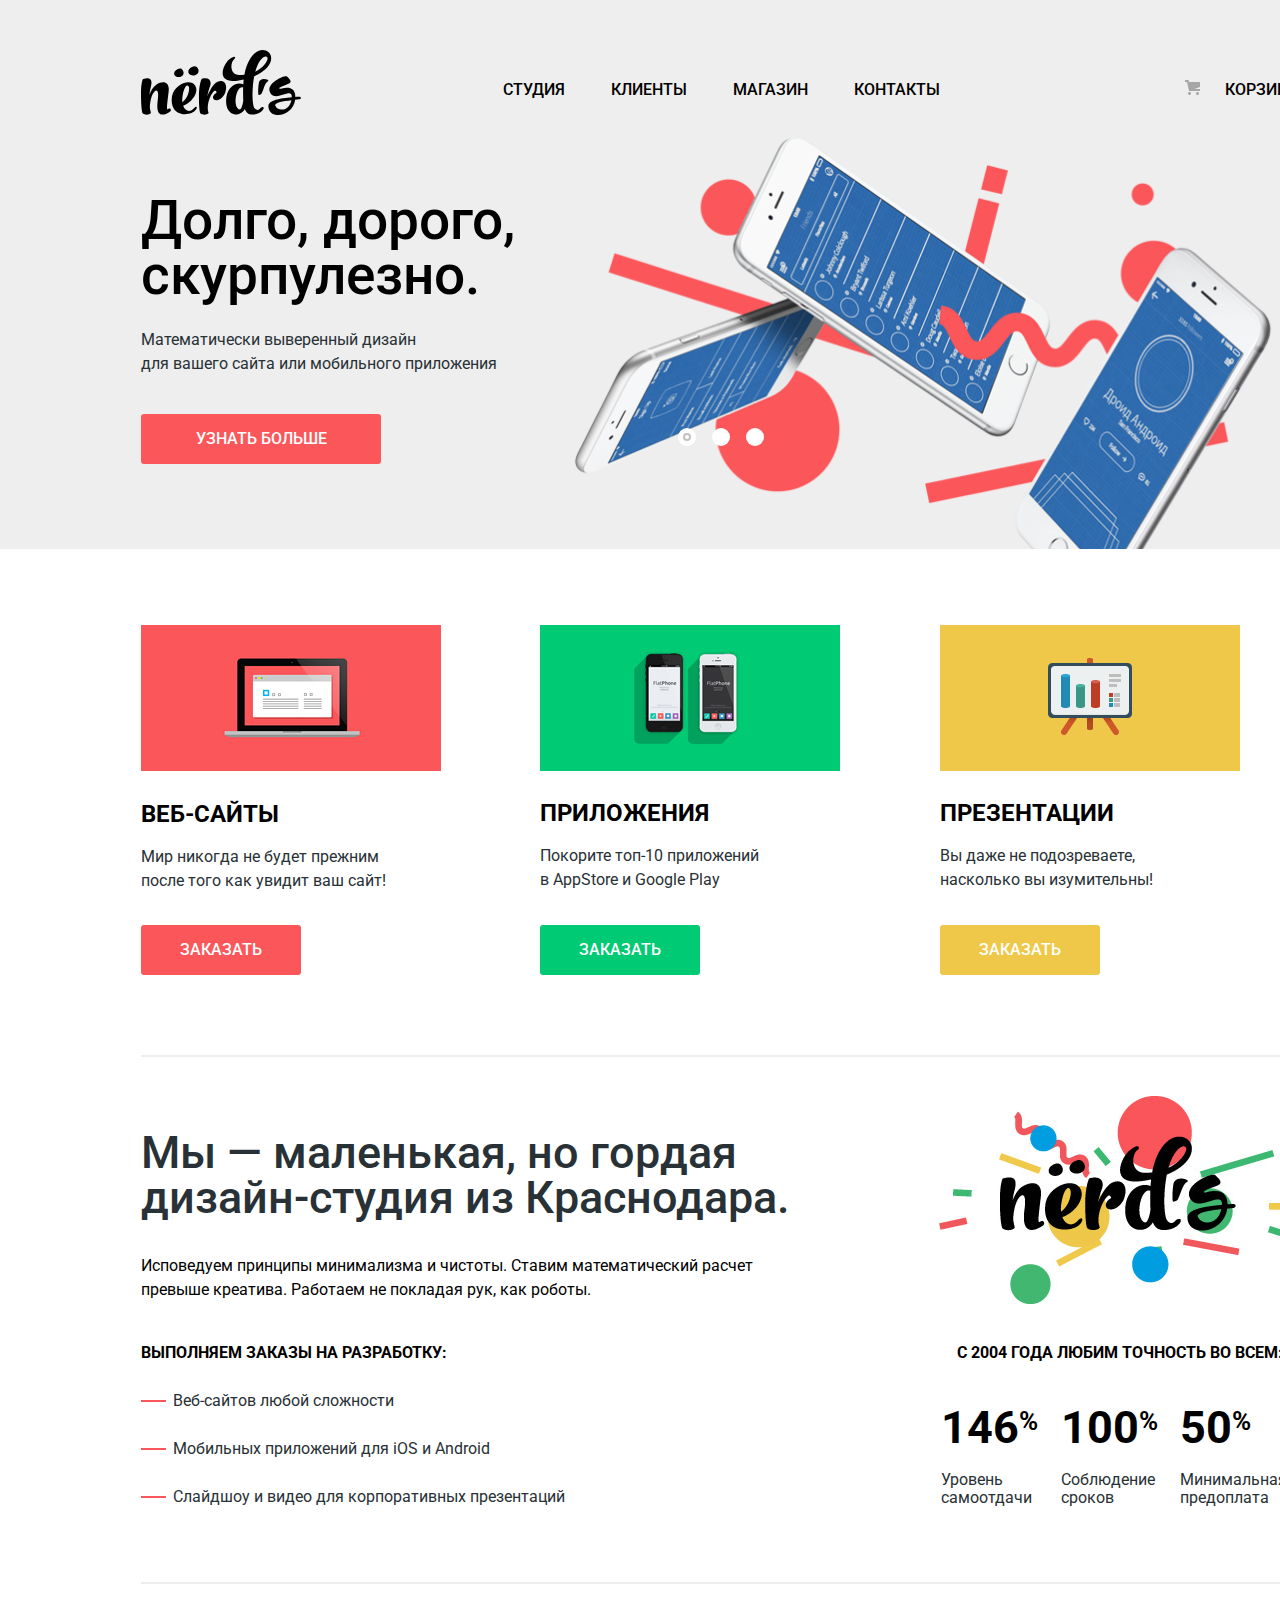
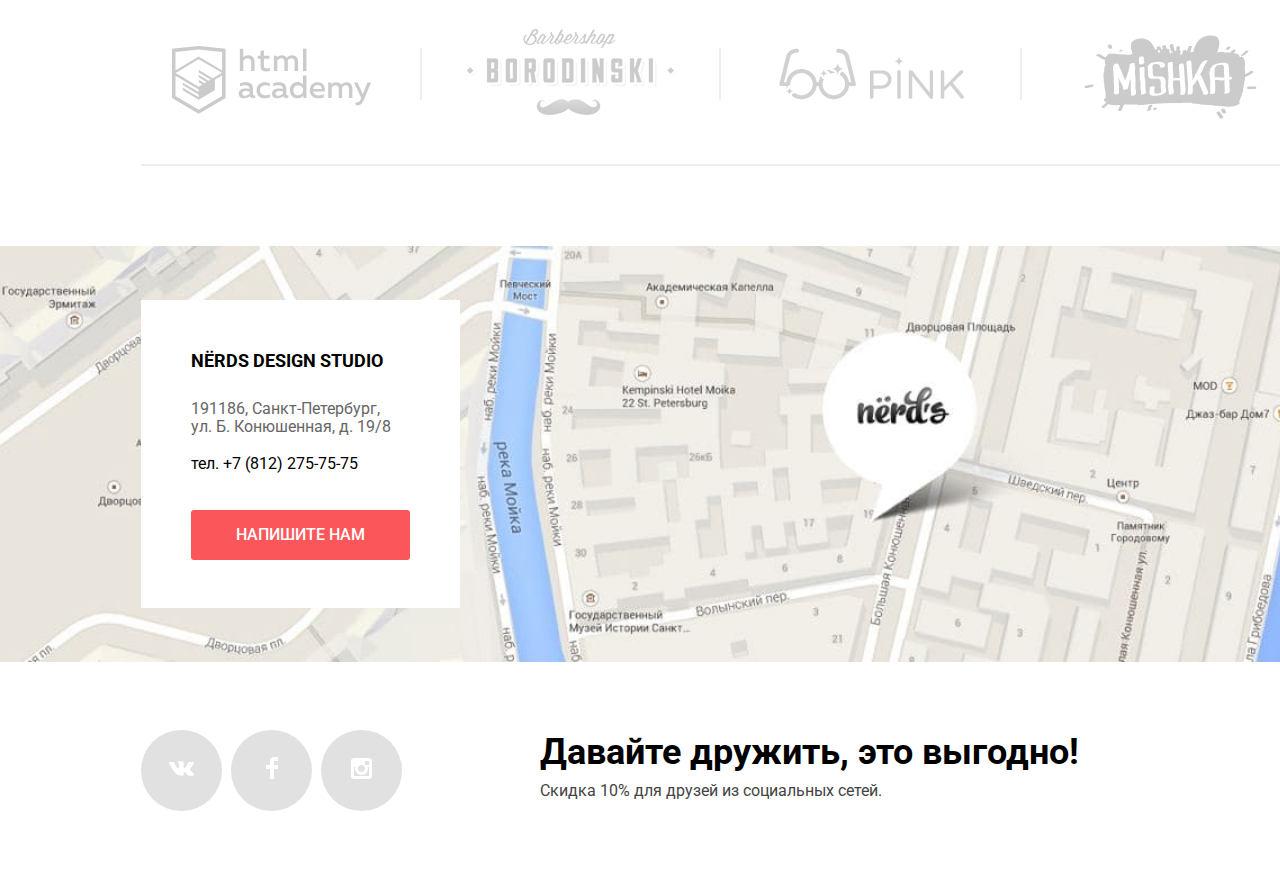
==== index.html @ e06b1cc9 "+shadows, buttons, js" ====
<!DOCTYPE html>
<html class="page" lang="ru">
<head>
  <meta charset="UTF-8">
  <meta name="viewport" content="width=device-width, initial-scale=1.0">
  <title>HTML Academy: Нёрдс</title>
  <link rel="stylesheet" href="css/normalize.css">
  <link rel="preconnect" href="https://fonts.gstatic.com">
  <link href="https://fonts.googleapis.com/css2?family=Roboto:wght@400;500;700&display=swap" rel="stylesheet">
  <link rel="stylesheet" href="css/style.css">
  <link rel="icon" href="favicon.ico">
  <link rel="icon" type="image/png" sizes="32x32" href="img/favicons/favicon-32x32.png">
  <link rel="icon" type="image/png" sizes="16x16" href="img/favicons/favicon-16x16.png">
  <link rel="apple-touch-icon" sizes="180x180" href="img/favicons/apple-touch-icon.png">
  <link rel="manifest" href="img/favicons/site.webmanifest">
</head>
<body class="page-body">
  <div class="main-container">
    <header class="main-header">
      <nav class="main-navigation wrapper">
        <a class="main-header-logo" href="index.html">
          <svg class="logo-svg" width="160" height="66" viewBox="0 0 160 66" fill="none" xmlns="http://www.w3.org/2000/svg">
            <path fill-rule="evenodd" clip-rule="evenodd" d="M48.031 24.783C51.682 28.757 59.647 25.158 57.062 19.861C55.336 16.305 52.75 17.13 50.904 18.041C47.208 19.82 46.509 23.088 48.031 24.783ZM42.105 22.002C44.481 26.868 37.168 30.173 33.813 26.523C32.415 24.968 33.058 21.963 36.449 20.33C38.146 19.494 40.522 18.734 42.105 22.002ZM157.936 50.374C156.715 50.5332 155.442 50.6425 154.221 50.7474L154.179 50.751V50.807C151.764 68.171 127.991 71.038 127.4 57.406C127.131 51.239 138.993 49.456 150.798 48.318C151.007 42.9112 147.233 44.1234 142.648 45.5959C137.829 47.1437 132.115 48.979 129.19 43.717C124.171 34.692 143.822 25.779 145.918 27.615C152.271 33.1766 149.4 34.2063 144.727 35.8824L144.539 35.95C135.049 39.36 138.748 40.057 140.028 39.676C147.597 37.423 154.394 38.636 154.34 47.993C154.955 47.9419 155.557 47.9025 156.154 47.8634L156.154 47.8634C156.807 47.8207 157.452 47.7784 158.097 47.722C160.403 47.507 160.564 50.157 157.936 50.374ZM150.422 51.13C141.298 52.158 133.409 53.566 134.269 56.485C135.985 62.058 147.846 63.303 150.422 51.13ZM117.79 34.23C116.975 39.88 116.996 45.881 117.678 45.918C118.012 45.937 119.982 45.572 120.617 44.411C121.226 43.2934 121.794 41.7543 122.388 40.141L122.388 40.1409L122.388 40.1409L122.388 40.1408L122.388 40.1407L122.388 40.1406L122.388 40.1405C123.586 36.8907 124.895 33.3397 126.883 32.324C129.725 30.873 118.795 27.279 117.79 34.23ZM28.883 62.666C20.964 68.004 14.664 66.825 16.671 51.818C18.121 40.914 15.723 40.297 13.549 42.376C10.704 45.073 8.921 52.099 8.865 58.788C9.12323 60.3951 9.45828 61.9889 9.869 63.564C10.203 65.194 4.962 66.879 1.895 64.575C0.837 63.79 0 55.865 0 45.131C0 36.307 1.171 30.236 2.23 29.956C10.259 27.765 11.542 31.304 9.813 37.937C9.12537 40.5343 8.65871 43.1851 8.418 45.861C10.091 41.197 12.489 37.376 15.221 35.688C22.637 31.024 28.826 33.215 27.655 42.489C25.648 59.069 25.481 61.316 27.265 60.024C29.496 58.45 30.945 61.262 28.883 62.666ZM41.766 65.142C47.176 65.761 52.807 64.074 54.982 60.59C56.821 57.667 55.316 56.655 53.197 59.015C48.737 64.131 44.109 61.826 42.158 56.655L42.66 56.487C52.082 52.721 57.992 42.493 54.257 36.704C49.126 28.723 33.069 35.86 31.061 47.045C29.221 57.386 34.016 64.299 41.766 65.142ZM41.377 53.172C47.232 49.013 49.183 39.852 47.566 37.267C45.838 34.57 42.492 38.784 41.321 49.013C41.21 50.474 41.21 51.878 41.377 53.172ZM77.125 51.051C79.188 50.376 81.494 48.499 83.091 45.992C83.538 45.289 83.914 44.657 84.43 43.012C84.3675 43.2111 84.3915 43.1204 84.4509 42.8953C84.5588 42.4863 84.7839 41.6335 84.82 41.271C84.82 41.215 84.876 40.932 84.932 40.822C86.157 33.965 81.921 30.086 76.065 33.009C72.776 34.638 68.706 40.822 66.253 47.51C66.866 43.912 67.925 40.484 69.096 37.111C71.103 31.154 67.368 28.119 60.956 29.862C59.896 30.143 57.945 37.955 57.945 46.779C57.945 57.513 58.503 63.695 59.562 64.483C62.628 66.843 68.092 65.101 67.535 63.527C67.3189 62.9291 67.1554 62.3284 66.9926 61.7303L66.977 61.673C66.977 61.504 66.977 61.335 66.922 61.167C65.861 54.196 69.933 44.532 73.278 41.946C74.17 41.215 75.396 41.721 75.564 43.632C72.832 44.981 71.94 47.342 71.94 48.353C71.94 51.107 74.727 51.781 77.125 51.051Z" fill="black"/>
            <path fill-rule="evenodd" clip-rule="evenodd" d="M113.207 27.161C112.726 29.6539 112.354 32.1666 112.092 34.692C111.033 44.752 111.48 53.688 112.705 57.678C113.431 59.815 116.162 62.624 118.783 59.701C121.626 56.498 124.75 58.352 120.957 62.117C118.617 64.422 114.268 65.995 109.918 65.545C106.795 65.152 104.9 63.13 103.784 60.04C103.34 60.938 102.837 61.725 102.224 62.342C100.105 64.535 97.539 65.772 94.25 65.434C87.613 64.704 83.712 57.511 85.551 47.281C87.503 36.49 96.87 32.556 102.279 35.424C102.391 34.075 102.502 32.725 102.614 31.32C102.642 31.1795 102.655 31.039 102.669 30.8985C102.683 30.758 102.697 30.6175 102.724 30.477C101.079 30.8387 99.424 31.1575 97.762 31.433C73.787 35.423 82.04 15.864 87.894 10.75C94.53 5.017 95.254 8.895 93.191 10.188C89.511 12.548 87.894 26.093 98.432 26.093C100.161 26.093 101.778 25.981 103.394 25.812C106.685 7.49 116.665 -1.391 124.75 1.532C133.726 4.792 132.779 19.067 113.207 27.161ZM102.279 51.554C102.055 48.012 102.055 44.022 102.112 39.918C102.112 39.6576 102.127 39.3974 102.141 39.1449C102.155 38.9068 102.168 38.6754 102.168 38.457C98.822 36.939 95.533 42.11 94.695 49.249C93.749 57.622 97.483 62.062 99.603 60.04C101.22 58.409 102.056 53.237 102.279 51.554ZM126.365 8.389C124.581 5.747 118.058 8.951 114.267 22.721C123.802 18.167 127.593 10.299 126.365 8.389Z" fill="black"/>
          </svg>
        </a>
        <ul class="site-navigation">
          <li class="site-nav-item"><a href="#" title="студия">студия</a></li>
          <li class="site-nav-item"><a href="#" title="клиенты">клиенты</a></li>
          <li class="site-nav-item"><a href="catalog.html" title="магазин">магазин</a></li>
          <li class="site-nav-item"><a href="#" title="контакты">контакты</a></li>
        </ul>
        <div class="cart">
          <a href="#" title="корзина">корзина</a>
        </div>
      </nav>
      <section>
        <h1 class="hidden-heading">NERDS STUDIO</h1>
        <div class="slider wrapper">
          <div class="slide slider-img">
            <div class="slider-info">
              <span>Долго, дорого, скурпулезно.</span>
              <p>Математически выверенный дизайн<br> для вашего сайта или мобильного приложения</p>
              <button class="button button-slider">узнать больше</button>
            </div>
            <img src="img/nerds-index-slide1.png" alt="slider picture 1" width="760" height="430">
          </div>
          <div class="slide slider-img slide-hidden">
            <span>Любим математику<br>как никто другой</span>
            <p>Никакого креатива, только математические формулы<br>для расчета идеальных пропорций</p>
            <button class="button button-slider">узнать больше</button>
            <img src="img/nerds-index-slide2.png" alt="slider picture 2" width="760" height="430">
          </div>
          <div class="slide slider-img slide-hidden">
            <span>Только ночь,<br>только хардкор</span>
            <p>Работать днем, как все? Мы против этого.<br>Ближе к полуночи работа только начинается.</p>
            <button class="button button-slider">узнать больше</button>
            <img src="img/nerds-index-slide3.png" alt="slider picture 3" width="760" height="430">
          </div>
          <div class="slider-radio">
            <button type="button" class="slider-radio-button first-slide"></button>
            <button type="button" class="slider-radio-button second-slide"></button>
            <button type="button" class="slider-radio-button third-slide"></button>
          </div>
        </div>
      </section>
    </header>
    <main class="wrapper">
      <section>
        <h2 class="hidden-heading">Преимущества</h2>
        <span class="hidden-text">Наши преимущества</span>
        <div class="main-card">
          <ul class="main-card-list">
            <li class="main-card-item main-card-cites">
              <img src="img/illustration-1.png" alt="card picture 1" width="300" height="146"><br>
              <span>веб-сайты</span>
              <p>Мир никогда не будет прежним<br>после того как увидит ваш сайт!</p>
              <button type="button" class="button button-websites">заказать</button>
            </li>
            <li class="main-card-item main-card-apps">
              <img src="img/illustration-2.png" alt="card picture 2" width="300" height="146">
              <span>приложения</span>
              <p>Покорите топ-10 приложений<br>в AppStore и Google Play</p>
              <button type="button" class="button button-apps">заказать</button>
            </li>
            <li class="main-card-item main-card-presentation">
              <img src="img/illustration-3.png" alt="card picture 3" width="300" height="146">
              <span>презентации</span>
              <p>Вы даже не подозреваете,<br>насколько вы изумительны!</p>
              <button type="button" class="button button-presentation">заказать</button>
            </li>
        </ul>
        </div>
      </section>
      <section>
        <h2 class="hidden-heading">Описание</h2>
        <div class="description-section">
          <div class="description">
            <span>Мы — маленькая, но гордая<br>дизайн-студия из Краснодара.</span>
            <p>Исповедуем принципы минимализма и чистоты. Ставим математический расчет<br>превыше креатива. Работаем не покладая рук, как роботы.</p>
          </div>
          <div class="advantages-img">
            <img src="img/nerds-illustration.png" alt="nerds logo" width="360" height="208"><br>
          </div>
          <div class="orders">
            <span>Выполняем заказы на разработку:</span>
            <ul class="orders-list">
              <li class="orders-list-item">Веб-сайтов любой сложности</li>
              <li class="orders-list-item">Мобильных приложений для iOS и Android</li>
              <li class="orders-list-item">Слайдшоу и видео для корпоративных презентаций</li>
            </ul>
          </div>
          <div class="advantages">
            <span class="advantages-since">с 2004 года Любим точность во всем:</span>
            <ul class="advantages-list">
              <li class="advantages-list-item dedication-level">
                <p class="adv-list-p">146<span class="percents">%</span> </p>
                <p class="advantages-info">Уровень самоотдачи</p>
              </li>
              <li class="advantages-list-item deadlines">
                <p class="adv-list-p">100<span class="percents">%</span></p>
                <p class="advantages-info">Cоблюдение сроков</p>
              </li>
              <li class="advantages-list-item prepayment">
                <p class="adv-list-p">50<span class="percents">%</span></p>
                <p class="advantages-info">Минимальная предоплата</p>
              </li>
            </ul>
          </div>
        </div>
      </section>
      <div class="logo">
        <ul class="logo-list">
          <li class="logo-item">
            <a href="https://htmlacademy.ru/intensive/htmlcss" title="лого" >
              <img src="img/academy.svg"  class="academy-img" alt="logo" width="199" height="68">
              <span class="hidden-text">ссылка на html academy</span>
            </a>
          </li>
          <li class="logo-item">
            <a href="#" title="лого">
              <img src="img/borodinski.svg" class="borodinski-img" alt="logo" width="209" height="90">
              <span class="hidden-text">ссылка на Barbershop Borodinski</span>
            </a>
          </li>
          <li class="logo-item">
            <a href="#" title="лого">
              <img src="img/pink.svg" class="pink-img" alt="logo" width="185" height="52">
              <span class="hidden-text">ссылка на Pink</span>
            </a>
          </li>
          <li class="logo-item">
            <a href="#" title="лого">
              <img src="img/mishka.svg" class="mishka-img" alt="logo" width="173" height="84">
              <span class="hidden-text">ссылка на Mishka</span>
            </a>
          </li>
        </ul>
      </div>
    </main>
    <section>
      <h2 class="hidden-heading">Карта</h2>
      <div class="map">
        <span class="hidden-text">Карта</span>
        <img src="./img/map.jpg" alt="Карта" width="1440" height="416">
        <iframe src="https://www.google.com/maps/embed?pb=!1m18!1m12!1m3!1d1998.6037872533277!2d30.320858716096975!3d59.93871648187614!2m3!1f0!2f0!3f0!3m2!1i1024!2i768!4f13.1!3m3!1m2!1s0x4696310fca145cc1%3A0x42b32648d8238007!2z0JHQvtC70YzRiNCw0Y8g0JrQvtC90Y7RiNC10L3QvdCw0Y8g0YPQuy4sIDE5LzgsINCh0LDQvdC60YIt0J_QtdGC0LXRgNCx0YPRgNCzLCDQoNC-0YHRgdC40Y8sIDE5MTE4Ng!5e0!3m2!1sru!2sby!4v1616055866530!5m2!1sru!2sby" width="600" height="450" style="border:0;" allowfullscreen="" loading="lazy"></iframe>
        <div class="wrapper">
          <div class="map-info">
            <div class="map-info-text">
              <span>NЁRDS DESIGN STUDIO</span>
              <p>191186, Санкт-Петербург, <br>ул. Б. Конюшенная, д. 19/8<br><br><a class="contacts-phone" href="tel:+78122757575" title="телефон">тел. +7 (812) 275-75-75</a></p>
              <button type="button" class="button button-popup">напишите нам</button>
            </div>
          </div>
        </div>
      </div>
    </section>
    <section class="popup">
      <div class="wrapper-popup">
        <h2 class="popup-heading">Напишите нам</h2>
        <form class="submit-form" action="https://echo.htmlacademy.ru" method="post">
          <p class="popup-data">
            <label for="name">Ваше имя:</label>
            <input class="js-name" id="name" type="text" name="name" placeholder="Имя Фамилия">
          </p>
          <p class="popup-data">
            <label for="email">Ваш email:</label>
            <input class="js-email" id="email" type="email" name="email" placeholder="email@example.com">
          </p>
          <p class="popup-text">
            <label for="user-text">Текст письма:</label>
            <textarea class="user-comment" name="user-comment" id="user-text" cols="30" rows="5" placeholder="В свободной форме"></textarea>
          </p>
          <button class="button button-submit" type="submit">Отправить</button>
        </form>
        <button class="button-close" title="Закрыть" aria-label="Закрыть попап"></button>
      </div>
    </section>
    <footer class="main-footer wrapper">
      <ul class="footer-social-list">
        <li>
          <a class="footer-social-img" href="#" title="VK">
            <img src="img/vk-icon.svg" alt="social-logo" width="26" height="15">
          </a>
        </li>
        <li>
          <a class="footer-social-img" href="#" title="Facebook">
            <img src="img/Shape.svg" alt="social-logo" width="12" height="22">
          </a>
        </li>
        <li>
          <a class="footer-social-img" href="#" title="Instagram">
            <img src="img/insta-icon.svg" alt="social-logo" width="21" height="21">
          </a>
        </li>
      </ul>
      <div class="footer-text">
        <p>Давайте дружить, это выгодно!</p>
        <span>Скидка 10% для друзей из социальных сетей.</span>
      </div>
    </footer>
    <script src="./js/login.js"></script>
  </div>
</body>
</html>
---- css/style.css ----
/* variables */

:root {
  --basic-black: #000000;
  --light-black: #283136;
  --light-red: #FB565A;
  --basic-red: #E74246;
  --dark-red: #D7373B;
  --light-green: #00CA74;
  --basic-green: #00BC6C;
  --dark-green: #00AA62;
  --light-yellow: #EFC849;
  --basic-yellow:#EAB534;
  --dark-yellow:#E5A722;
  --light-gray: #EEEEEE;
  --basic-gray: #D7DCDE;
  --second-gray: #B4B9BB;
  --dark-gray: #4D4D4D;
  --basic-white: #FFFFFF;
  --second-white: #F1F1F1;
}

/* global */
.page-body {
  font-family: "Roboto", Arial, sans-serif;
  background-position: top center;
  background-repeat: no-repeat;
}

.main-container {
  width: 1440px;
  margin: 0 auto;
}

.wrapper {
  max-width: 1158px;
  margin: 0 auto;
}

a {
  text-decoration: none;
  color: var(--basic-black);
}

ul {
  padding: 0;
}

img {
  max-width: 100%;
}

li {
  list-style-type: none;
}

.hidden-heading, .hidden-text, .hidden-input {
  position: absolute;
  clip: rect(0 0 0 0);
  width: 1px;
  height: 1px;
  margin: -1px;
}

.button {
  color: #FFFFFF;
  font-weight: 500;
  font-style: normal;
  font-size: 16px;
  line-height: 18px;
  text-transform: uppercase;
  border-radius: 3px;
  border-style: none;
  cursor: pointer;
}

.button:active {
  outline: 0;
  text-transform: uppercase;
  border-radius: 3px;
}

.button:focus {
  text-transform: uppercase;
  border-radius: 3px;
}

.fieldset {
  border: none;
  margin: 0;
  padding: 0;
}

.legend {
  text-transform: uppercase;
  font-size: 18px;
  font-style: normal;
  font-weight: 700;
  line-height: 30px;
}

/* Animation */

@keyframes bounce {

  0% {
    transform: translate(-50%, -1000px);
    opacity: 30%;
  }

  70% {
    transform: translate(-50%, 30px);
    opacity: 30%;
  }

  90% {
    transform: translate(-50%, 10px);
    opacity: 60%;
  }

  100% {
    transform: translate(-50%, 7px);
    opacity: 1;
  }
}

@keyframes shake {
  0%,
  100% {
    transform: translate(-50%, -50%);
  }

  10%,
  30%,
  50%,
  70%,
  90% {
    transform: translate(-51%, -50%);
  }

  20%,
  40%,
  60%,
  80% {
    transform: translate(-49%, -50%);
  }
}

/* main */
.main-header {
  background-color: var(--light-gray);
  margin: 0 auto;
}

.main-navigation {
  display: flex;
  justify-content: space-between;
  align-items: center;
  margin: 0 auto;
  padding-top: 49px;
}

.catalog {
  padding-bottom: 62px;
}

.main-catalog {
  display: grid;
  grid-template-columns: 1fr 2fr;
}

.filter-item {
  margin: 0;
  padding: 0;
  margin-top: 55px;
  margin-right: 100px;
}

.fieldset-layouts {
  margin-top: 54px;
}

.fieldset-features {
  margin-top: 25px;
}

.range-filter {
  width: 260px;
  margin-top: 47px;
}

.range-controls {
  position: relative;
  height: 41px;
  margin-bottom: 15px;
  padding-top: 39px;
  padding-right: 20px;
  padding-left: 20px;
  background-color: var(--second-white);
  border-radius: 5px;
}

.range-controls .scale {
  height: 2px;
  background: var(--basic-gray);
}

.range-controls .bar {
  width: 70%;
  height: 2px;
  background: var(--light-green);
}

.range-controls .toggle {
  position: absolute;
  top: 31px;
  left: 0;
  width: 4px;
  height: 4px;
  padding: 0;
  border: 8px solid #ffffff;
  background-color: #ababab;
  border-radius: 50%;
  box-shadow: 0 2px 1px 0 #cfcfcf;
  cursor: pointer;
}

.range-controls .toggle-min {
  left: 18px;
}

.range-controls .toggle-max {
  left: 160px;
}

.price-controls {
  display: flex;
  justify-content: space-between;
}

.price-controls label {
  text-transform: uppercase;
  font-family: "Roboto", "Arial", sans-serif;
  font-size: 16px;
}

.price-controls input {
  width: 60px;
  padding: 10px;
  margin-left: 10px;
  text-align: center;
  color: var(--light-black);
  border: none;
  border-radius: 5px;
  background: var(--second-white);
  font-family: inherit;
  font-size: inherit;
}

.layouts-list, .features-list {
  padding: 2px 0 0 35px;
  font-size: 16px;
  font-weight: 400;
  line-height: 19px;
}

.layouts-item-radio + label::before {
  content: '';
  position: absolute;
  top: -6px;
  left: -35px;
  width: 25px;
  height: 25px;
  background-image: url(../img/radio-off.svg);
}

.layouts-item-radio:checked + label::after {
  content: '';
  position: absolute;
  top: 2px;
  left: -27px;
  width: 9px;
  height: 9px;
  background-image: url(../img/oval.svg);
}

.features-list {
  display: flex;
  flex-direction: column;
  justify-content: space-between;
}

.features-item, .layouts-item {
  margin-bottom: 21px;
}

.features-item label, .layouts-item label {
  position: relative;
  display: block;
  cursor: pointer;
  user-select: none;
}

.features-item-checkbox + label::before {
  content: '';
  display: block;
  position: absolute;
  top: -4px;
  left: -36px;
  width: 23px;
  height: 23px;
  background-image: url(../img/checkbox.svg);
  z-index: -15;
}

.features-item-checkbox:checked + label::before {
  content: '';
  display: block;
  position: absolute;
  top: -4px;
  left: -36px;
  width: 23px;
  height: 23px;
  background-image: url(../img/checkbox-checked.svg);
  z-index: 15;
}

.features-item-checkbox:focus + label::before,
.features-item-checkbox:checked + label::after,
.features-item-checkbox + label::before,
.layouts-item-radio + label::before,
.layouts-item-radio:checked + label::after,
.layouts-item-radio + label::after {
  opacity: 40%;
}

.features-item-checkbox:focus + label:hover::before,
.features-item-checkbox:checked + label:hover::after,
.features-item-checkbox + label:hover::before,
.layouts-item-radio + label:hover::before,
.layouts-item-radio:checked + label:hover::after,
.layouts-item-radio + label:hover::after {
  opacity: 1;
}

.features-item-checkbox:focus + label:disabled:before,
.features-item-checkbox:checked + label:disabled::after,
.features-item-checkbox + label:disabled::before,
.layouts-item-radio + label:disabled::before,
.layouts-item-radio:checked + label:disabled::after,
.layouts-item-radio + label:disabled::after {
  opacity: 10%;
}

.features-item-checkbox:checked + label::after {
  content: '';
  position: absolute;
  top: -2px;
  left: -33px;
  width: 21px;
  height: 17px;
  background-image: url(../img/checked.svg);
  background-repeat: no-repeat;
  background-position: 0 0;
  z-index: 2;
}

.aside-button {
  border: none;
  width: 260px;
  height: 50px;
  text-align: center;
  background-color: var(--light-gray);
  font-size: 16px;
  font-weight: 500;
  line-height: 18px;
  text-transform: uppercase;
  margin-top: 15px;
}

.aside-button:hover {
  background-color: #DFDFDF;
}

.aside-button:active {
  outline: none;
  background-color: #D5D5D5;
  box-shadow: inset 0px 3px 0px rgba(0, 1, 1, 0.1);
}

.aside-button:active span {
  opacity: 30%;
}

.sorting {
  display: flex;
  justify-content: space-between;
  margin-top: 45px;
  margin-left: 13px;
}

.sorting span {
  font-size: 18px;
  font-weight: 700;
  line-height: 30px;
  text-transform: uppercase;
  align-self: center;
}

.sorting-list {
  display: flex;
  align-items: center;
}

.sorting-nav {
  padding: 0;
  margin-left: 25px;
  font-size: 14px;
  font-weight: 400;
  line-height: 18px;
  text-transform: uppercase;
}

.sorting-arrows a {
  width: 11px;
  height: 10px;
}

.arrow-state svg path {
  fill: #A6A6A6;
  opacity: 20%;
}

.arrow-state:hover svg path {
  fill: #A6A6A6;
  opacity: 1;
}

.arrow-state:active svg path,
.arrow-state:focus svg path {
  fill: #231F20;
}

.down {
  margin-left: 47px;
}

.up {
  margin-left: 18px;
}

.prod-cards {
  margin-left: 13px;
}

.prod-list {
  display: flex;
  flex-wrap: wrap;
  margin-top: 37px;
}

.card {
  position: relative;
  margin-bottom: 27px;
  width: 47%;
}

.card:hover {
  box-shadow: 0px 6px 15px rgba(0, 1, 1, 0.25);
  border-radius: 0 0 5px 5px;
}

.card-left {
  margin-right: 3%;
}

.card-right {
  margin-left: 3%;
}

.card img {
  border: 1px solid rgba(0, 0, 0, 0.1);
  border-radius: 0px 0px 5px 5px;
}

/* .card img:hover {
  box-shadow: 0px 6px 15px rgba(0, 1, 1, 0.25);
} */

.card::before {
  content: '';
  background-image: url(../img/card-before.svg);
  display: block;
  width: 100%;
  height: 40px;
  opacity: 0.3;
  border-right: 2px solid rgba(0, 0, 0, 0.1);
  border-radius: 3px 3px 0 0;
}

.card:hover::before {
  opacity: 1;
  transition: all ease 0.5s;
}

.card img:hover + .card-hover {
  opacity: 1;
  transition: all ease 0.5s;
}

.card-hover {
  display: flex;
  flex-direction: column;
  align-items: center;
  position: absolute;
  bottom: 0;
  left: 0;
  width: 359px;
  height: 231px;
  background-color: var(--light-gray);
  opacity: 0;
  border-radius: 0px 0px 5px 5px;
  box-sizing: content-box;
}

.card-hover:hover {
  opacity: 1;
  cursor: pointer;
  transition: all ease 0.5s;
}

.card-hover h3 {
  margin: 0;
  margin-top: 26px;
  font-weight: 700;
  font-size: 18px;
}

.card-hover a {
  padding-top: 4px;
}

.card-hover a:hover {
  color: var(--light-red);
}

.card-hover a:active {
  color: var(--basic-black);
  opacity: 30%;
  box-shadow: inset 0px 3px 0px rgba(0, 1, 1, 0.1);
}

.card-hover span {
  margin-top: 16px;
  text-align: center;
}

.page-select ul {
  display: flex;
}

.page-select-item {
  display: flex;
  align-items: center;
  justify-content: center;
  width: 50px;
  height: 50px;
  border-radius: 3px;
  font-size: 16px;
  font-weight: 500;
  line-height: 18px;
  background-color: var(--light-gray);
  cursor: pointer;
}

.page-select-list {
  margin: 24px 0 60px 14px;
}

.page-select-list li:nth-child(1n+2) {
  margin-left: 11px;
}

.selector-buttons:hover {
  background-color: #DFDFDF;
}

.selector-buttons:active {
  border: none;
  background-color: #D5D5D5;
  box-shadow: inset 0px 3px 0px rgba(0, 1, 1, 0.1);
}

.selector-buttons:active a {
  opacity: 30%;
}

.next {
  width: 260px;
  height: 50px;
  text-transform: uppercase;
}

.selected {
  background-color: var(--basic-white);
  border: 3px solid #DBDBDB;
  width: 44px;
  height: 44px;
}

.selected:active {
  width: 50px;
  height: 50px;
  border: none;
}

.main-header-logo {
  align-self: flex-start;
}

.main-header-logo:active svg path {
  fill: #A6A6A6;
}

.main-heading {
  font-size: 55px;
  line-height: 55px;
  font-style: normal;
  font-weight: 500;
  letter-spacing: 0px;
  text-align: center;
  margin: 0;
  padding-bottom: 108px;
  padding-top: 8px;
}

.site-navigation {
  display: flex;
  justify-content: space-between;
  width: 437px;
  margin: 0 auto;padding-top: 12px;
  padding-right: 43px;
  align-items: center;
}

.catalog-nav {
  padding-top: 6px;
}

.site-nav-item a{
  font-weight: 500;
  font-size: 16px;
  line-height: 30px;
  color: var(--basic-black);
  display: block;
  text-transform: uppercase;
}

.site-nav-item a:hover {
  color: var(--light-red);
}

.site-nav-item a:active {
  opacity: 30%;
  color: var(--basic-black);
  font-weight: 500;
}

.active {
  border-bottom: 2px solid var(--light-red);
  padding-bottom: 16px;
  padding-top: 20px;
}

.cart {
  display: flex;
  align-self: center;
  text-transform: uppercase;
  padding-top: 12px;
  font-weight: 500;
  font-size: 16px;
  line-height: 30px;
}

.cart a:hover {
  color: var(--light-red);
}

.cart a:active {
  opacity: 30%;
  color: var(--basic-black);
  font-weight: 500;
}

.cart a::before {
  content: url(../img/cart-icon.svg);
  margin-right: 25px;
  padding-top: 3px;
}

.slider {
  background-color: var(--light-gray);
  width: 1158px;
  position: relative;
}

.slide {
  display: flex;
}

.slider-info {
  display: flex;
  flex-direction: column;
  padding-top: 74px;
}

.slider-info span {
  font-weight: 500;
  font-size: 55px;
  line-height: 55px;
}

.slider-info p {
  font-size: 16px;
  font-weight: 400;
  line-height: 24px;
  padding-top: 25px;
  margin: 0;
  color: var(--light-black);
}


.slide-hidden {
  display: none;
}

.button-slider {
  width: 240px;
  height: 50px;
  background-color: var(--light-red);
  margin-top: 38px;
}

.button-slider:hover {
  background-color: var(--basic-red);
}

.button-slider:active {
  background-color: var(--dark-red);
  color: rgba(255, 255, 255, 0.3);
  box-shadow: inset 0px 3px 0px rgba(0, 1, 1, 0.1);
}

.slider-radio {
  position: absolute;
  left: 536px;
  bottom: 100px;
  text-align: center;
  display: block;
  width: 88px;
}

.slider-radio-button {
  position: relative;
  width: 18px;
  height: 18px;
  background-color: var(--basic-white);
  border-radius: 50%;
  border: none;
  background-color: var(--basic-white);
}

.slider-radio-button:nth-child(1n+2) {
  margin-left: 12px;
}

.slider-radio-button:hover {
  cursor: pointer;
}

.slider-radio-button:active {
  outline: none;
}

.first-slide::before {
  content: '';
  position: absolute;
  top: 4.85px;
  left: 4.85px;
  width: 8px;
  height: 8px;
  background-image: url(../img/ellipse.svg);
}

.second-slide::before,
.third-slide::before {
  content: '';
  position: absolute;
  top: 4.85px;
  left: 4.85px;
  width: 8px;
  height: 8px;
  background-image: url(../img/ellipse.svg);
  visibility: hidden;
}

.main-card::after {
  content: '';
  display: block;
  width: 100%;
  height: 2px;
  background-color: var(--light-gray);
}

.main-card-list {
  display: grid;
  grid-template-columns: 1fr 1fr 1fr;
  grid-template-rows: 1fr;
  padding-left: 0px;
  padding-bottom: 80px;
  padding-top: 76px;
  margin: 0;
}

.main-card-cites img  {
  padding-bottom: 23px;
}

.main-card-apps {
  margin-left: 13px;
}

.main-card-apps img {
  padding-bottom: 22px;
}

.main-card-presentation {
  padding-left: 27px;
}

.main-card-presentation img {
  padding-bottom: 22px;
}

.main-card-item img {
  width: 300px;
}

.main-card-item span {
  font-weight: 700;
  font-style: normal;
  font-size: 24px;
  line-height: 30px;
  text-transform: uppercase;
}

.main-card-item p {
  font-weight: 400;
  font-style: normal;
  font-size: 16px;
  line-height: 24px;
  color: var(--light-black);
}

.button-websites {
  background-color: var(--light-red);
  width: 160px;
  height: 50px;
  margin-top: 16px;
}

.button-websites:hover {
  background-color: var(--basic-red);
}

.button-websites:active {
  background-color: var(--dark-red);
  color: rgba(255, 255, 255, 0.3);
  box-shadow: inset 0px 3px 0px rgba(0, 1, 1, 0.1);
}

.button-apps {
  background-color: var(--light-green);
  width: 160px;
  height: 50px;
  margin-top: 17px;
}

.button-apps:hover {
  background-color: var(--basic-green);
}

.button-apps:active {
  background-color: var(--dark-green);
  color: rgba(255, 255, 255, 0.3);
  box-shadow: inset 0px 3px 0px rgba(0, 1, 1, 0.1);
}

.button-presentation {
  background-color: var(--light-yellow);
  width: 160px;
  height: 50px;
  margin-top: 17px;
}

.button-presentation:hover {
  background-color: var(--basic-yellow);
}

.button-presentation:active {
  background-color: var(--dark-yellow);
  color: rgba(255, 255, 255, 0.3);
  box-shadow: inset 0px 3px 0px rgba(0, 1, 1, 0.1);
}

.button-cards {
  background-color: var(--light-red);
  width: 200px;
  height: 50px;
  margin-top: 33px;
}

.button-cards:hover {
  background-color: var(--basic-red);
}

.button-cards:active {
  background-color: var(--dark-red);
  box-shadow: inset 0px 3px 0px rgba(0, 1, 1, 0.1);
}

.description  {
  padding-top: 73px;
}

.description-section {
  display: grid;
  grid-template-columns: 2fr 1fr;
}

.description span {
  font-weight: 500;
  font-size: 45px;
  line-height: 45px;
  padding-top: 4px;
  color: #283136;
}

.description p {
  font-weight: 400;
  font-size: 16px;
  line-height: 24px;
  margin: 0;
  padding-top: 34px;
}

.orders span {
  font-weight: 700;
  font-size: 16px;
  line-height: 24px;
  padding-top: 10px;
  text-transform: uppercase;
}

.orders-list {
  font-weight: 400;
  font-size: 16px;
  line-height: 24px;
  padding-left: 0px;
  padding-top: 8px;
}

.orders-list-item {
  display: flex;
  align-items: center;
  color: #283136;
}

.orders-list-item:nth-child(1n+2) {
  padding-top: 24px;
}

.orders-list-item::before {
  content: '';
  display: inline-block;
  width: 25px;
  height: 2px;
  background-color: var(--light-red);
  margin-right: 7px;
}

.advantages {
  display: grid;
}

.advantages-img {
  margin-top: 39px;
  margin-bottom: 37px;
  width: 360px;
  height: 208px;
  padding-left: 25px;
}

.advantages-since {
  font-weight: 700;
  font-size: 16px;
  line-height: 24px;
  padding-left: 44px;
  text-transform: uppercase;
}

.advantages-list {
  display: grid;
  grid-template-columns: 1fr 1fr 1fr;
}

.advantages-list-item {
  font-size: 45px;
  font-style: normal;
  font-weight: 700;
  line-height: 64px;
  padding-top: 14px;
}

.dedication-level {
  padding-left: 28px;
}

.deadlines {
  padding-left: 19px;
}

.prepayment {
  padding-left: 10px;
}

.percents {
  font-size: 26px;
  font-weight: 700;
  line-height: 40px;
  vertical-align: text-top;
}

.advantages-info {
  font-size: 16px;
  font-weight: 400;
  line-height: 18px;
  margin: 0;
  padding-top: 11px;
  color: #283136;
}

.adv-list-p {
  margin: 0;
}

.logo::before {
  content: '';
  display: block;
  width: 100%;
  height: 2px;
  background-color: var(--light-gray);
  margin-top: 57px;
}

.logo::after {
  content: '';
  display: block;
  width: 100%;
  height: 2px;
  background-color: var(--light-gray);
  margin-bottom: 80px;
}

.logo-list {
  display: flex;
  margin: 0;
}

.logo-list li:nth-child(1n+2)::before {
  content: '';
  display: inline-block;
  margin: 64px 0;
  width: 2px;
  height: 52px;
  background-color: var(--light-gray);

}

.logo-item {
  display: flex;
  align-items: center;
  width: fit-content;
}

.logo-item img {
  opacity: 20%;
}

.logo-item img:hover {
  opacity: 1;
}

.logo-item img:active {
  opacity: 10%;
}

.academy-img {
  padding: 17px 49px 0 31px;
}

.borodinski-img {
  padding: 4px 43px 0 45px;
}

.pink-img {
  padding: 5px 56px 0 58px;
}

.mishka-img {
  padding-left: 62px;
  padding-top: 11px;
}

.map {
  background-color: var(--basic-gray);
  width: 100%;
  height: 416px;
  position: relative;
}

.map iframe {
  position: absolute;
  top: 0;
  left: 0;
  width: 100%;
  height: 416px;
  z-index: 2;
}

.map img {
  max-width: 1440px;
  width: 1440px;
  margin: 0 auto;
  display: block;
  z-index: -1;
}


.map .wrapper {
  position: relative;
}

.map-info {
  display: flex;
  flex-direction: column;
  align-items: center;

  width: 319px;
  height: 308px;
  background-color: var(--basic-white);
  position: absolute;
  top: -362px;
  left: 0;
  z-index: 3;
}

.popup-center{
  position: relative;
}

.popup {
  position: fixed;
  top: 50%;
  left: 50%;
  transform: translate(-50%, -50%);
  flex-wrap: wrap;
  margin: 0 auto;
  width: 960px;
  height: 590px;
  background-color: var(--basic-white);
  box-shadow: 0px 20px 40px rgba(0, 0, 0, 0.4);
  display: none;
  z-index: 5;
}

.popup-visible {
  display: flex;
  animation: bounce 1s;
}

.popup-error {
  animation: shake 0.5s;
}

.map-info span {
  font-size: 18px;
  font-weight: 700;
  line-height: 30px;
}

.map-info-text {
  padding-top: 46px;
}

.map-info-text p {
  padding-top: 8px;
  color: #666666;
}

.button-popup {
  width: 219px;
  height: 50px;
  background-color: var(--light-red);
  cursor: pointer;
  margin-top: 21px;
}

.button-popup:hover {
  background-color: var(--basic-red);
}

.button-popup:active {
  background-color: var(--dark-red);
  box-shadow: inset 0px 3px 0px rgba(0, 1, 1, 0.1);
}

.button-close {
  position: absolute;
  width: 21px;
  height: 21px;
  top: 78px;
  right: 90px;
  cursor: pointer;
  border: none;
  background-color: var(--basic-white);
}

.button-close:active {
  outline: none;
}

.button-close::before,
.button-close::after {
  content: '';
  position: absolute;
  height: 4px;
  width: 100%;
  top: 48%;
  left: 0;
  background-color: #FECDCE;
  overflow: hidden;
}

.button-close::before {
  transform: rotateZ(-45deg);
}

.button-close::after {
  transform: rotateZ(45deg);
}

.button-close:hover::before,
.button-close:hover::after {
  background-color: var(--light-red);
}

.button-close:active::before,
.button-close:active::after {
  opacity: 10%;
}

.wrapper-popup {
  width: 760px;
  margin: 0 auto;
  display: flex;
  flex-direction: column;
  justify-content: space-between;
}

.popup-main {
  display: flex;
  flex-direction: column;
  justify-content: space-between;
}

.popup-heading {
  align-self: flex-start;
  font-size: 45px;
  font-weight: 700;
  line-height: 53px;
  margin: 0;
  padding-top: 63px;
}

.submit-form {
  display: flex;
  flex-wrap: wrap;
  justify-content: space-between;
  padding-bottom: 82px;
}

.submit-form p {
  margin: 0;
}

.popup-data label,
.popup-text label {
  display: block;
  font-size: 16px;
  font-weight: 700;
  line-height: 18px;
  margin-bottom: 9px;
}

.popup-text label {
  margin-top: 35px;
  margin-bottom: 6px;
  display: block;
}

.popup-data input {
  width: 322px;
  height: 12px;
  padding: 16px 14px 16px 16px;
}

.popup-text label {
  display: block;
}

.popup-data input {
  border-radius: 2px;
  border: 2px solid var(--basic-gray);
}

.popup-data input::placeholder {
  color: #444444;
  opacity: 50%;
}

.popup-data input:focus::placeholder {
  color: #444444;
  opacity: 1;
}

.user-comment {
  border-radius: 2px;
  border: 2px solid var(--basic-gray);
}

.user-comment::placeholder {
  color: #444444;
  opacity: 50%;
}

.user-comment:focus::placeholder {
  color: #444444;
  opacity: 1;
}

.popup-data input:hover,
.user-comment:hover {
  border: 2px solid var(--second-gray);
}

.popup-data .invalid {
  border: 2px solid var(--basic-red);
}

.popup-data .invalid::placeholder {
  color: var(--basic-red);
}

.popup-data input:focus,
.user-comment:focus {
  border-radius: 3px;
  color: #444444;
  border: 2px solid var(--basic-black);
}

.user-comment {
  width: 738px;
  height: 98px;
  padding-top: 16px;
  padding-left: 16px;
  resize: none;
}

.button-submit {
  width: 259px;
  height: 50px;
  background-color: var(--light-red);
  margin-top: 47px;
}

.button-submit:hover {
  background-color: var(--basic-red);
}

.button-submit:active {
  background-color: var(--dark-red);
  color: rgba(255, 255, 255, 0.3);
  box-shadow: inset 0px 3px 0px rgba(0, 1, 1, 0.1);
}

.main-footer {
  display: grid;
  grid-template-columns: 1fr 2fr;
  height: 217px;
}

.footer-social-list {
  display: flex;
  margin: 68px 0px;
}

.footer-social-list li {
  display: flex;
  align-items: center;
  justify-content: center;
  width: 81px;
  height: 81px;
  background: linear-gradient(0deg, #E1E1E1, #E1E1E1), #FFFFFF;
  border-radius: 50%;
}

.footer-social-list li:hover {
  background: linear-gradient(0deg, #E74246, #E74246), #FFFFFF;
  cursor: pointer;
}

.footer-social-list li:active {
  box-shadow: inset 0px 3px 0px rgba(0, 1, 1, 0.1);
}

.footer-social-list img:active {
  opacity: 30%;
}

.footer-social-list li:nth-child(1n+2) {
  margin-left: 9px;
}

.footer-text {
  display: flex;
  flex-direction: column;
  padding-left: 13px;
}

.footer-text p {
  margin: 72px 0 0 0;
  font-size: 36px;
  font-weight: 700;
  line-height: 36px;
}

.footer-text span {
  margin-top: 10px;
  font-size: 16px;
  font-weight: 400;
  line-height: 22px;
  color: #444444;
}
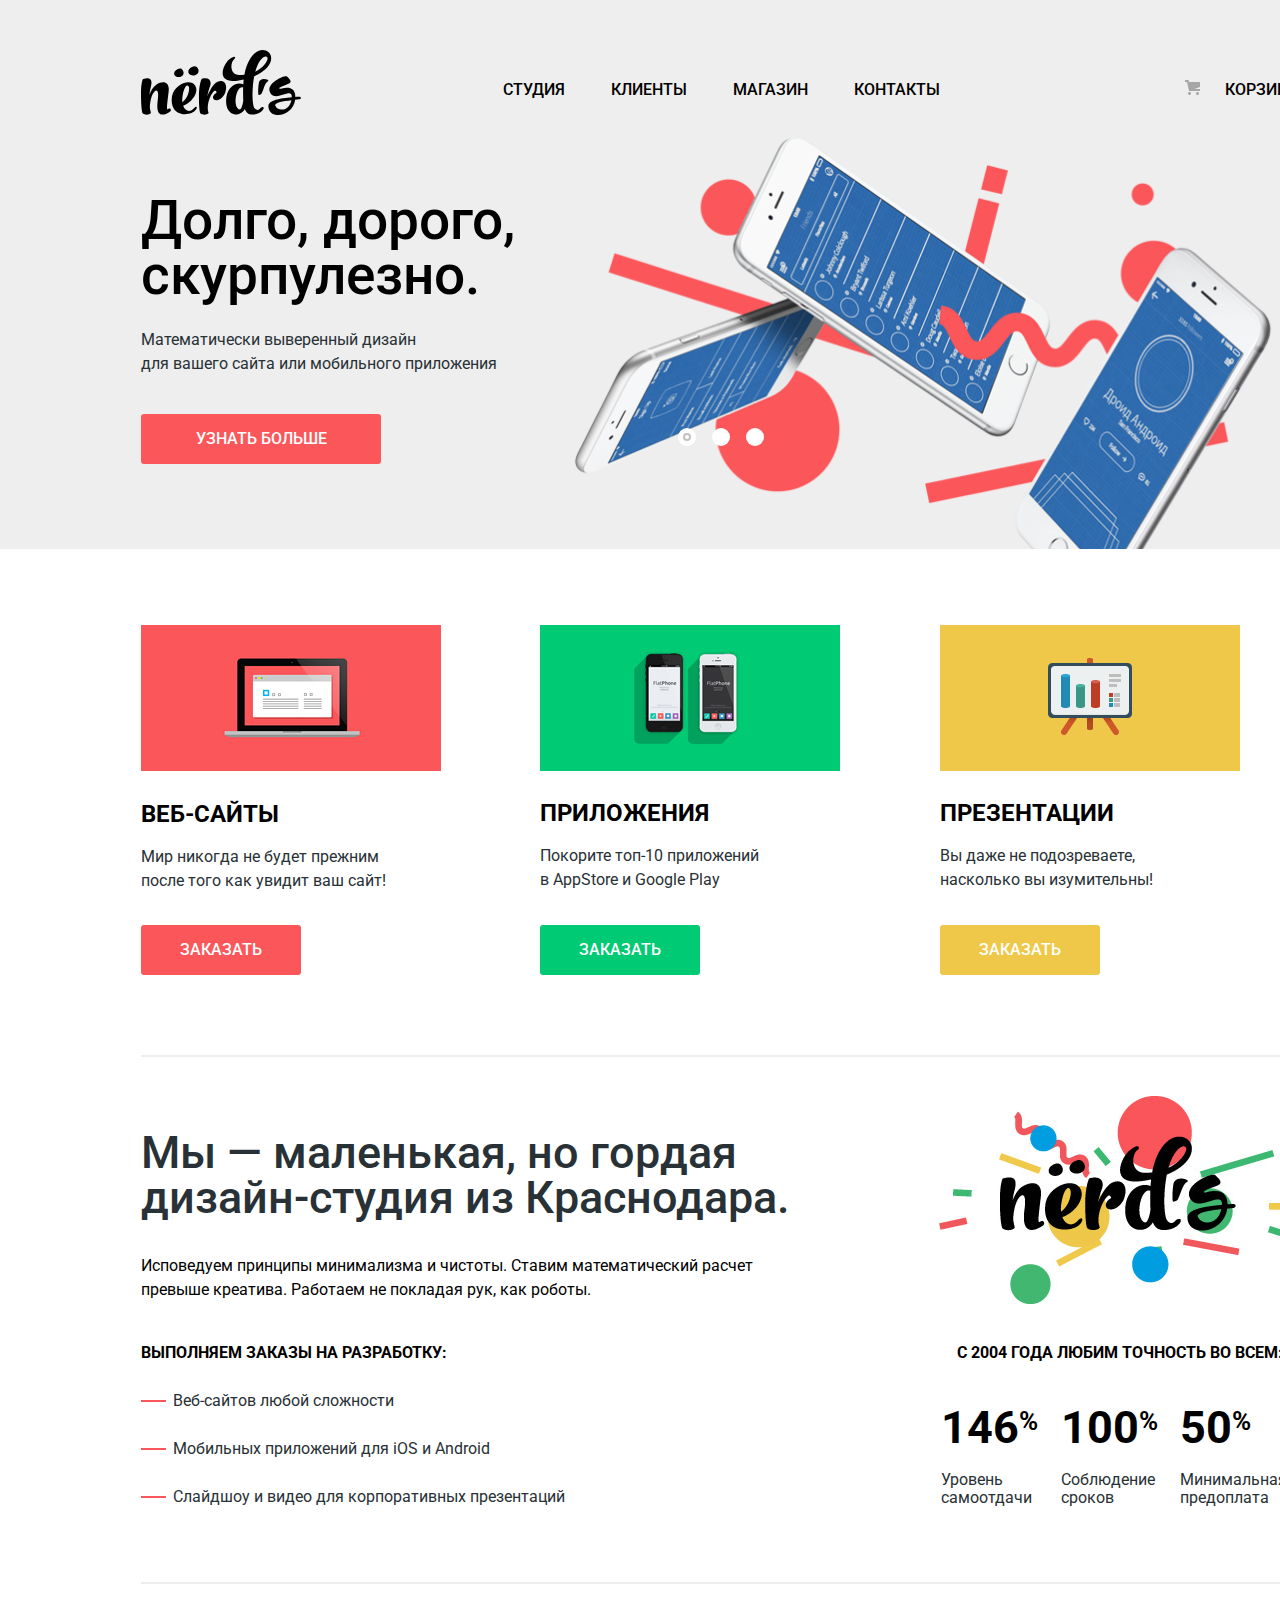
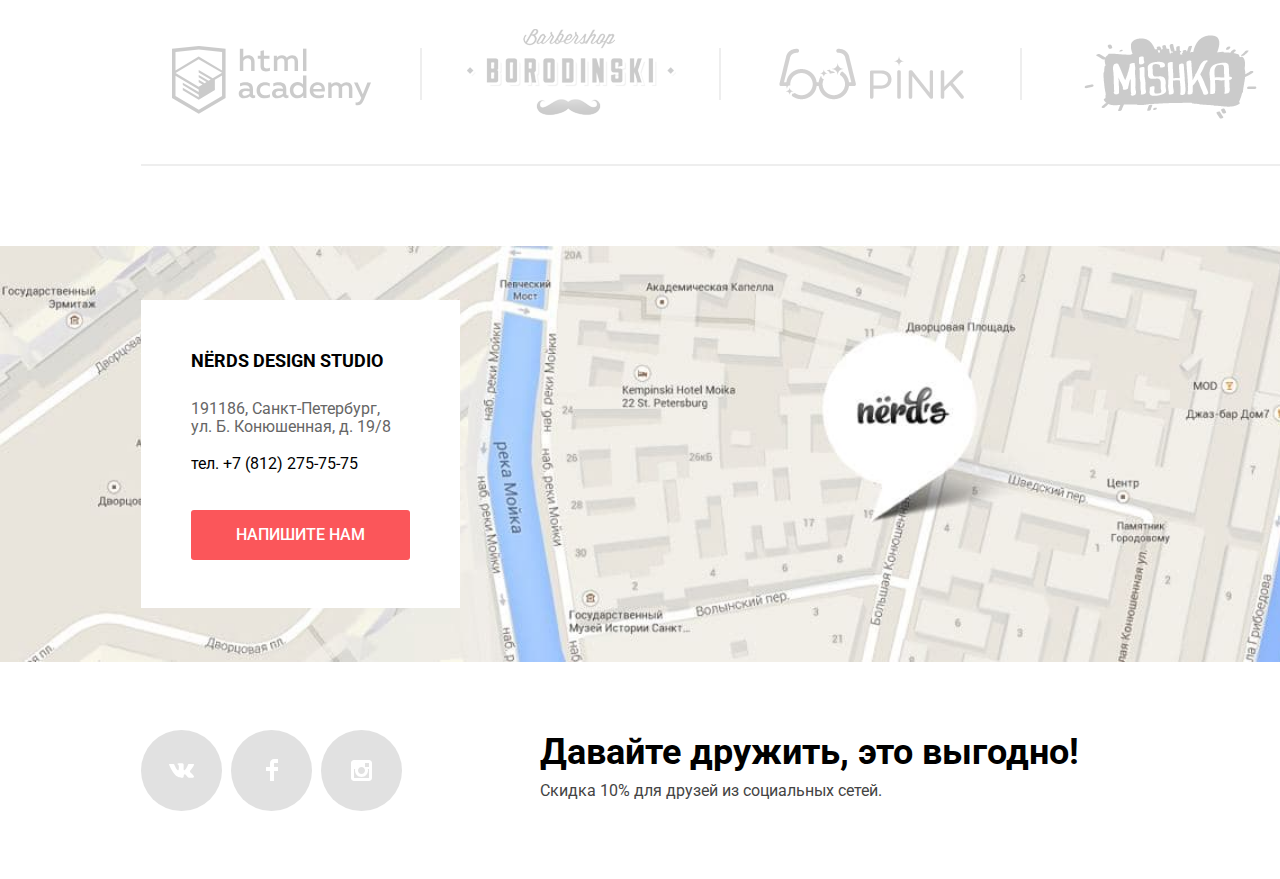
==== commit cadd2cc0: "всё кроме переполнения формы (п. 2 и 3) и минификации" ====
--- a/index.html
+++ b/index.html
@@ -18,20 +18,20 @@
   <div class="main-container">
     <header class="main-header">
       <nav class="main-navigation wrapper">
-        <a class="main-header-logo" href="index.html">
+        <a class="main-header-logo global-a" href="index.html">
           <svg class="logo-svg" width="160" height="66" viewBox="0 0 160 66" fill="none" xmlns="http://www.w3.org/2000/svg">
             <path fill-rule="evenodd" clip-rule="evenodd" d="M48.031 24.783C51.682 28.757 59.647 25.158 57.062 19.861C55.336 16.305 52.75 17.13 50.904 18.041C47.208 19.82 46.509 23.088 48.031 24.783ZM42.105 22.002C44.481 26.868 37.168 30.173 33.813 26.523C32.415 24.968 33.058 21.963 36.449 20.33C38.146 19.494 40.522 18.734 42.105 22.002ZM157.936 50.374C156.715 50.5332 155.442 50.6425 154.221 50.7474L154.179 50.751V50.807C151.764 68.171 127.991 71.038 127.4 57.406C127.131 51.239 138.993 49.456 150.798 48.318C151.007 42.9112 147.233 44.1234 142.648 45.5959C137.829 47.1437 132.115 48.979 129.19 43.717C124.171 34.692 143.822 25.779 145.918 27.615C152.271 33.1766 149.4 34.2063 144.727 35.8824L144.539 35.95C135.049 39.36 138.748 40.057 140.028 39.676C147.597 37.423 154.394 38.636 154.34 47.993C154.955 47.9419 155.557 47.9025 156.154 47.8634L156.154 47.8634C156.807 47.8207 157.452 47.7784 158.097 47.722C160.403 47.507 160.564 50.157 157.936 50.374ZM150.422 51.13C141.298 52.158 133.409 53.566 134.269 56.485C135.985 62.058 147.846 63.303 150.422 51.13ZM117.79 34.23C116.975 39.88 116.996 45.881 117.678 45.918C118.012 45.937 119.982 45.572 120.617 44.411C121.226 43.2934 121.794 41.7543 122.388 40.141L122.388 40.1409L122.388 40.1409L122.388 40.1408L122.388 40.1407L122.388 40.1406L122.388 40.1405C123.586 36.8907 124.895 33.3397 126.883 32.324C129.725 30.873 118.795 27.279 117.79 34.23ZM28.883 62.666C20.964 68.004 14.664 66.825 16.671 51.818C18.121 40.914 15.723 40.297 13.549 42.376C10.704 45.073 8.921 52.099 8.865 58.788C9.12323 60.3951 9.45828 61.9889 9.869 63.564C10.203 65.194 4.962 66.879 1.895 64.575C0.837 63.79 0 55.865 0 45.131C0 36.307 1.171 30.236 2.23 29.956C10.259 27.765 11.542 31.304 9.813 37.937C9.12537 40.5343 8.65871 43.1851 8.418 45.861C10.091 41.197 12.489 37.376 15.221 35.688C22.637 31.024 28.826 33.215 27.655 42.489C25.648 59.069 25.481 61.316 27.265 60.024C29.496 58.45 30.945 61.262 28.883 62.666ZM41.766 65.142C47.176 65.761 52.807 64.074 54.982 60.59C56.821 57.667 55.316 56.655 53.197 59.015C48.737 64.131 44.109 61.826 42.158 56.655L42.66 56.487C52.082 52.721 57.992 42.493 54.257 36.704C49.126 28.723 33.069 35.86 31.061 47.045C29.221 57.386 34.016 64.299 41.766 65.142ZM41.377 53.172C47.232 49.013 49.183 39.852 47.566 37.267C45.838 34.57 42.492 38.784 41.321 49.013C41.21 50.474 41.21 51.878 41.377 53.172ZM77.125 51.051C79.188 50.376 81.494 48.499 83.091 45.992C83.538 45.289 83.914 44.657 84.43 43.012C84.3675 43.2111 84.3915 43.1204 84.4509 42.8953C84.5588 42.4863 84.7839 41.6335 84.82 41.271C84.82 41.215 84.876 40.932 84.932 40.822C86.157 33.965 81.921 30.086 76.065 33.009C72.776 34.638 68.706 40.822 66.253 47.51C66.866 43.912 67.925 40.484 69.096 37.111C71.103 31.154 67.368 28.119 60.956 29.862C59.896 30.143 57.945 37.955 57.945 46.779C57.945 57.513 58.503 63.695 59.562 64.483C62.628 66.843 68.092 65.101 67.535 63.527C67.3189 62.9291 67.1554 62.3284 66.9926 61.7303L66.977 61.673C66.977 61.504 66.977 61.335 66.922 61.167C65.861 54.196 69.933 44.532 73.278 41.946C74.17 41.215 75.396 41.721 75.564 43.632C72.832 44.981 71.94 47.342 71.94 48.353C71.94 51.107 74.727 51.781 77.125 51.051Z" fill="black"/>
             <path fill-rule="evenodd" clip-rule="evenodd" d="M113.207 27.161C112.726 29.6539 112.354 32.1666 112.092 34.692C111.033 44.752 111.48 53.688 112.705 57.678C113.431 59.815 116.162 62.624 118.783 59.701C121.626 56.498 124.75 58.352 120.957 62.117C118.617 64.422 114.268 65.995 109.918 65.545C106.795 65.152 104.9 63.13 103.784 60.04C103.34 60.938 102.837 61.725 102.224 62.342C100.105 64.535 97.539 65.772 94.25 65.434C87.613 64.704 83.712 57.511 85.551 47.281C87.503 36.49 96.87 32.556 102.279 35.424C102.391 34.075 102.502 32.725 102.614 31.32C102.642 31.1795 102.655 31.039 102.669 30.8985C102.683 30.758 102.697 30.6175 102.724 30.477C101.079 30.8387 99.424 31.1575 97.762 31.433C73.787 35.423 82.04 15.864 87.894 10.75C94.53 5.017 95.254 8.895 93.191 10.188C89.511 12.548 87.894 26.093 98.432 26.093C100.161 26.093 101.778 25.981 103.394 25.812C106.685 7.49 116.665 -1.391 124.75 1.532C133.726 4.792 132.779 19.067 113.207 27.161ZM102.279 51.554C102.055 48.012 102.055 44.022 102.112 39.918C102.112 39.6576 102.127 39.3974 102.141 39.1449C102.155 38.9068 102.168 38.6754 102.168 38.457C98.822 36.939 95.533 42.11 94.695 49.249C93.749 57.622 97.483 62.062 99.603 60.04C101.22 58.409 102.056 53.237 102.279 51.554ZM126.365 8.389C124.581 5.747 118.058 8.951 114.267 22.721C123.802 18.167 127.593 10.299 126.365 8.389Z" fill="black"/>
           </svg>
         </a>
-        <ul class="site-navigation">
-          <li class="site-nav-item"><a href="#" title="студия">студия</a></li>
-          <li class="site-nav-item"><a href="#" title="клиенты">клиенты</a></li>
-          <li class="site-nav-item"><a href="catalog.html" title="магазин">магазин</a></li>
-          <li class="site-nav-item"><a href="#" title="контакты">контакты</a></li>
+        <ul class="site-navigation global-ul">
+          <li class="site-nav-item global-li"><a href="#" class="global-a" title="студия">студия</a></li>
+          <li class="site-nav-item global-li"><a href="#" class="global-a" title="клиенты">клиенты</a></li>
+          <li class="site-nav-item global-li"><a href="catalog.html" class="global-a" title="магазин">магазин</a></li>
+          <li class="site-nav-item global-li"><a href="#" class="global-a" title="контакты">контакты</a></li>
         </ul>
         <div class="cart">
-          <a href="#" title="корзина">корзина</a>
+          <a href="#" class="global-a" title="корзина">корзина</a>
         </div>
       </nav>
       <section>
@@ -43,19 +43,19 @@
               <p>Математически выверенный дизайн<br> для вашего сайта или мобильного приложения</p>
               <button class="button button-slider">узнать больше</button>
             </div>
-            <img src="img/nerds-index-slide1.png" alt="slider picture 1" width="760" height="430">
+            <img class="global-img" src="img/nerds-index-slide1.png" alt="slider picture 1" width="760" height="430">
           </div>
           <div class="slide slider-img slide-hidden">
             <span>Любим математику<br>как никто другой</span>
             <p>Никакого креатива, только математические формулы<br>для расчета идеальных пропорций</p>
             <button class="button button-slider">узнать больше</button>
-            <img src="img/nerds-index-slide2.png" alt="slider picture 2" width="760" height="430">
+            <img class="global-img" src="img/nerds-index-slide2.png" alt="slider picture 2" width="760" height="430">
           </div>
           <div class="slide slider-img slide-hidden">
             <span>Только ночь,<br>только хардкор</span>
             <p>Работать днем, как все? Мы против этого.<br>Ближе к полуночи работа только начинается.</p>
             <button class="button button-slider">узнать больше</button>
-            <img src="img/nerds-index-slide3.png" alt="slider picture 3" width="760" height="430">
+            <img class="global-img" src="img/nerds-index-slide3.png" alt="slider picture 3" width="760" height="430">
           </div>
           <div class="slider-radio">
             <button type="button" class="slider-radio-button first-slide"></button>
@@ -70,21 +70,21 @@
         <h2 class="hidden-heading">Преимущества</h2>
         <span class="hidden-text">Наши преимущества</span>
         <div class="main-card">
-          <ul class="main-card-list">
-            <li class="main-card-item main-card-cites">
-              <img src="img/illustration-1.png" alt="card picture 1" width="300" height="146"><br>
+          <ul class="main-card-list global-ul">
+            <li class="main-card-item main-card-cites global-li">
+              <img class="global-img" src="img/illustration-1.png" alt="card picture 1" width="300" height="146"><br>
               <span>веб-сайты</span>
               <p>Мир никогда не будет прежним<br>после того как увидит ваш сайт!</p>
               <button type="button" class="button button-websites">заказать</button>
             </li>
-            <li class="main-card-item main-card-apps">
-              <img src="img/illustration-2.png" alt="card picture 2" width="300" height="146">
+            <li class="main-card-item main-card-apps global-li">
+              <img class="global-img" src="img/illustration-2.png" alt="card picture 2" width="300" height="146">
               <span>приложения</span>
               <p>Покорите топ-10 приложений<br>в AppStore и Google Play</p>
               <button type="button" class="button button-apps">заказать</button>
             </li>
-            <li class="main-card-item main-card-presentation">
-              <img src="img/illustration-3.png" alt="card picture 3" width="300" height="146">
+            <li class="main-card-item main-card-presentation global-li">
+              <img class="global-img" src="img/illustration-3.png" alt="card picture 3" width="300" height="146">
               <span>презентации</span>
               <p>Вы даже не подозреваете,<br>насколько вы изумительны!</p>
               <button type="button" class="button button-presentation">заказать</button>
@@ -100,28 +100,28 @@
             <p>Исповедуем принципы минимализма и чистоты. Ставим математический расчет<br>превыше креатива. Работаем не покладая рук, как роботы.</p>
           </div>
           <div class="advantages-img">
-            <img src="img/nerds-illustration.png" alt="nerds logo" width="360" height="208"><br>
+            <img class="global-img" src="img/nerds-illustration.png" alt="nerds logo" width="360" height="208"><br>
           </div>
           <div class="orders">
             <span>Выполняем заказы на разработку:</span>
-            <ul class="orders-list">
-              <li class="orders-list-item">Веб-сайтов любой сложности</li>
-              <li class="orders-list-item">Мобильных приложений для iOS и Android</li>
-              <li class="orders-list-item">Слайдшоу и видео для корпоративных презентаций</li>
+            <ul class="orders-list global-ul">
+              <li class="orders-list-item global-li">Веб-сайтов любой сложности</li>
+              <li class="orders-list-item global-li">Мобильных приложений для iOS и Android</li>
+              <li class="orders-list-item global-li">Слайдшоу и видео для корпоративных презентаций</li>
             </ul>
           </div>
           <div class="advantages">
             <span class="advantages-since">с 2004 года Любим точность во всем:</span>
-            <ul class="advantages-list">
-              <li class="advantages-list-item dedication-level">
+            <ul class="advantages-list global-ul">
+              <li class="advantages-list-item dedication-level global-li">
                 <p class="adv-list-p">146<span class="percents">%</span> </p>
                 <p class="advantages-info">Уровень самоотдачи</p>
               </li>
-              <li class="advantages-list-item deadlines">
+              <li class="advantages-list-item deadlines global-li">
                 <p class="adv-list-p">100<span class="percents">%</span></p>
                 <p class="advantages-info">Cоблюдение сроков</p>
               </li>
-              <li class="advantages-list-item prepayment">
+              <li class="advantages-list-item prepayment global-li">
                 <p class="adv-list-p">50<span class="percents">%</span></p>
                 <p class="advantages-info">Минимальная предоплата</p>
               </li>
@@ -130,28 +130,28 @@
         </div>
       </section>
       <div class="logo">
-        <ul class="logo-list">
-          <li class="logo-item">
-            <a href="https://htmlacademy.ru/intensive/htmlcss" title="лого" >
-              <img src="img/academy.svg"  class="academy-img" alt="logo" width="199" height="68">
+        <ul class="logo-list global-ul">
+          <li class="logo-item global-li">
+            <a href="https://htmlacademy.ru/intensive/htmlcss" class="global-a" title="лого" >
+              <img  class="academy-img global-img" src="img/academy.svg" alt="logo" width="199" height="68">
               <span class="hidden-text">ссылка на html academy</span>
             </a>
           </li>
-          <li class="logo-item">
-            <a href="#" title="лого">
-              <img src="img/borodinski.svg" class="borodinski-img" alt="logo" width="209" height="90">
+          <li class="logo-item global-li">
+            <a href="#" class="global-a" title="лого">
+              <img class="borodinski-img global-img" src="img/borodinski.svg" alt="logo" width="209" height="90">
               <span class="hidden-text">ссылка на Barbershop Borodinski</span>
             </a>
           </li>
-          <li class="logo-item">
-            <a href="#" title="лого">
-              <img src="img/pink.svg" class="pink-img" alt="logo" width="185" height="52">
+          <li class="logo-item global-li">
+            <a href="#" class="global-a" title="лого">
+              <img class="pink-img global-img" src="img/pink.svg" alt="logo" width="185" height="52">
               <span class="hidden-text">ссылка на Pink</span>
             </a>
           </li>
-          <li class="logo-item">
-            <a href="#" title="лого">
-              <img src="img/mishka.svg" class="mishka-img" alt="logo" width="173" height="84">
+          <li class="logo-item global-li">
+            <a href="#" class="global-a" title="лого">
+              <img class="mishka-img global-img" src="img/mishka.svg" alt="logo" width="173" height="84">
               <span class="hidden-text">ссылка на Mishka</span>
             </a>
           </li>
@@ -162,13 +162,14 @@
       <h2 class="hidden-heading">Карта</h2>
       <div class="map">
         <span class="hidden-text">Карта</span>
-        <img src="./img/map.jpg" alt="Карта" width="1440" height="416">
+        <img class="global-img" src="./img/map.jpg" alt="Карта" width="1440" height="416">
         <iframe src="https://www.google.com/maps/embed?pb=!1m18!1m12!1m3!1d1998.6037872533277!2d30.320858716096975!3d59.93871648187614!2m3!1f0!2f0!3f0!3m2!1i1024!2i768!4f13.1!3m3!1m2!1s0x4696310fca145cc1%3A0x42b32648d8238007!2z0JHQvtC70YzRiNCw0Y8g0JrQvtC90Y7RiNC10L3QvdCw0Y8g0YPQuy4sIDE5LzgsINCh0LDQvdC60YIt0J_QtdGC0LXRgNCx0YPRgNCzLCDQoNC-0YHRgdC40Y8sIDE5MTE4Ng!5e0!3m2!1sru!2sby!4v1616055866530!5m2!1sru!2sby" width="600" height="450" style="border:0;" allowfullscreen="" loading="lazy"></iframe>
         <div class="wrapper">
           <div class="map-info">
             <div class="map-info-text">
               <span>NЁRDS DESIGN STUDIO</span>
-              <p>191186, Санкт-Петербург, <br>ул. Б. Конюшенная, д. 19/8<br><br><a class="contacts-phone" href="tel:+78122757575" title="телефон">тел. +7 (812) 275-75-75</a></p>
+              <p>191186, Санкт-Петербург, <br>ул. Б. Конюшенная, д. 19/8<br><br>
+                <a class="contacts-phone global-a" href="tel:+78122757575" title="телефон">тел. +7 (812) 275-75-75</a></p>
               <button type="button" class="button button-popup">напишите нам</button>
             </div>
           </div>
@@ -197,20 +198,20 @@
       </div>
     </section>
     <footer class="main-footer wrapper">
-      <ul class="footer-social-list">
-        <li>
-          <a class="footer-social-img" href="#" title="VK">
-            <img src="img/vk-icon.svg" alt="social-logo" width="26" height="15">
+      <ul class="footer-social-list global-ul">
+        <li class="global-li">
+          <a class="footer-social-img global-a" href="#" title="VK">
+            <img class="global-img" src="img/vk-icon.svg" alt="social-logo" width="26" height="15">
           </a>
         </li>
-        <li>
-          <a class="footer-social-img" href="#" title="Facebook">
-            <img src="img/Shape.svg" alt="social-logo" width="12" height="22">
+        <li class="global-li">
+          <a class="footer-social-img global-a" href="#" title="Facebook">
+            <img class="global-img" src="img/Shape.svg" alt="social-logo" width="12" height="22">
           </a>
         </li>
-        <li>
-          <a class="footer-social-img" href="#" title="Instagram">
-            <img src="img/insta-icon.svg" alt="social-logo" width="21" height="21">
+        <li class="global-li">
+          <a class="footer-social-img global-a" href="#" title="Instagram">
+            <img class="global-img" src="img/insta-icon.svg" alt="social-logo" width="21" height="21">
           </a>
         </li>
       </ul>
--- a/css/style.css
+++ b/css/style.css
@@ -3,6 +3,8 @@
 :root {
   --basic-black: #000000;
   --light-black: #283136;
+  --neutral-black: #231F20;
+  --extra-light-pink: #FECDCE;
   --light-red: #FB565A;
   --basic-red: #E74246;
   --dark-red: #D7373B;
@@ -14,10 +16,24 @@
   --dark-yellow:#E5A722;
   --light-gray: #EEEEEE;
   --basic-gray: #D7DCDE;
+  --neutral-gray: #A6A6A6;
   --second-gray: #B4B9BB;
+  --third-gray: #ABABAB;
+  --fourth-gray: #CFCFCF;
+  --extra-light-gray: #D5D5D5;
+  --extra-basic-gray: #DBDBDB;
+  --basic-extra-neutral-grey: #444444;
   --dark-gray: #4D4D4D;
+  --extra-neutral-grey: #666666;
+  --extra-neutral-light: #E1E1E1;
   --basic-white: #FFFFFF;
   --second-white: #F1F1F1;
+  --extra-light: #DFDFDF;
+  --light-shadow-black: rgba(0, 1, 1, 0.1);
+  --basic-shadow-black: rgba(0, 1, 1, 0.25);
+  --extra-shadow-black: rgba(0, 0, 0, 0.1);
+  --extra-dark-shadow: rgba(0, 0, 0, 0.4);
+  --basic-neutral-grey: rgba(255, 255, 255, 0.3);
 }
 
 /* global */
@@ -37,20 +53,20 @@
   margin: 0 auto;
 }
 
-a {
+.global-a {
   text-decoration: none;
   color: var(--basic-black);
 }
 
-ul {
+.global-ul {
   padding: 0;
 }
 
-img {
+.global-img {
   max-width: 100%;
 }
 
-li {
+.global-li {
   list-style-type: none;
 }
 
@@ -63,7 +79,7 @@
 }
 
 .button {
-  color: #FFFFFF;
+  color: var(--basic-white);
   font-weight: 500;
   font-style: normal;
   font-size: 16px;
@@ -182,6 +198,11 @@
 
 .fieldset-features {
   margin-top: 25px;
+}
+
+.fieldset-layouts,
+.fieldset-features {
+  width: 185px;
 }
 
 .range-filter {
@@ -218,10 +239,10 @@
   width: 4px;
   height: 4px;
   padding: 0;
-  border: 8px solid #ffffff;
-  background-color: #ababab;
+  border: 8px solid var(--basic-white);
+  background-color: var(--third-gray);
   border-radius: 50%;
-  box-shadow: 0 2px 1px 0 #cfcfcf;
+  box-shadow: 0 2px 1px 0 var(--fourth-gray);
   cursor: pointer;
 }
 
@@ -359,7 +380,7 @@
   left: -33px;
   width: 21px;
   height: 17px;
-  background-image: url(../img/checked.svg);
+  background-image: url(../img/checked-new.svg);
   background-repeat: no-repeat;
   background-position: 0 0;
   z-index: 2;
@@ -379,13 +400,13 @@
 }
 
 .aside-button:hover {
-  background-color: #DFDFDF;
+  background-color: var(--extra-light);
 }
 
 .aside-button:active {
   outline: none;
-  background-color: #D5D5D5;
-  box-shadow: inset 0px 3px 0px rgba(0, 1, 1, 0.1);
+  background-color: var(--extra-light-gray);
+  box-shadow: inset 0px 3px 0px var(--light-shadow-black);
 }
 
 .aside-button:active span {
@@ -419,6 +440,16 @@
   font-weight: 400;
   line-height: 18px;
   text-transform: uppercase;
+  color: var(--basic-black);
+  opacity: 30%;
+}
+
+.sorting-nav:hover {
+  opacity: 60%;
+}
+
+.sorting-nav:active {
+  opacity: 1;
 }
 
 .sorting-arrows a {
@@ -427,18 +458,18 @@
 }
 
 .arrow-state svg path {
-  fill: #A6A6A6;
+  fill: var(--neutral-gray);
   opacity: 20%;
 }
 
 .arrow-state:hover svg path {
-  fill: #A6A6A6;
+  fill: var(--neutral-gray);
   opacity: 1;
 }
 
 .arrow-state:active svg path,
 .arrow-state:focus svg path {
-  fill: #231F20;
+  fill: var(--neutral-black);
 }
 
 .down {
@@ -466,7 +497,7 @@
 }
 
 .card:hover {
-  box-shadow: 0px 6px 15px rgba(0, 1, 1, 0.25);
+  box-shadow: 0px 6px 15px var(--basic-shadow-black);
   border-radius: 0 0 5px 5px;
 }
 
@@ -479,13 +510,9 @@
 }
 
 .card img {
-  border: 1px solid rgba(0, 0, 0, 0.1);
+  border: 1px solid var(--extra-shadow-black);
   border-radius: 0px 0px 5px 5px;
 }
-
-/* .card img:hover {
-  box-shadow: 0px 6px 15px rgba(0, 1, 1, 0.25);
-} */
 
 .card::before {
   content: '';
@@ -494,7 +521,7 @@
   width: 100%;
   height: 40px;
   opacity: 0.3;
-  border-right: 2px solid rgba(0, 0, 0, 0.1);
+  border-right: 2px solid var(--extra-shadow-black);
   border-radius: 3px 3px 0 0;
 }
 
@@ -547,7 +574,7 @@
 .card-hover a:active {
   color: var(--basic-black);
   opacity: 30%;
-  box-shadow: inset 0px 3px 0px rgba(0, 1, 1, 0.1);
+  box-shadow: inset 0px 3px 0px var(--light-shadow-black);
 }
 
 .card-hover span {
@@ -582,13 +609,13 @@
 }
 
 .selector-buttons:hover {
-  background-color: #DFDFDF;
+  background-color: var(--extra-light);
 }
 
 .selector-buttons:active {
   border: none;
-  background-color: #D5D5D5;
-  box-shadow: inset 0px 3px 0px rgba(0, 1, 1, 0.1);
+  background-color: var(--extra-light-gray);
+  box-shadow: inset 0px 3px 0px var(--light-shadow-black);
 }
 
 .selector-buttons:active a {
@@ -603,7 +630,7 @@
 
 .selected {
   background-color: var(--basic-white);
-  border: 3px solid #DBDBDB;
+  border: 3px solid var(--extra-basic-gray);
   width: 44px;
   height: 44px;
 }
@@ -619,7 +646,7 @@
 }
 
 .main-header-logo:active svg path {
-  fill: #A6A6A6;
+  fill: var(--neutral-gray);
 }
 
 .main-heading {
@@ -747,8 +774,8 @@
 
 .button-slider:active {
   background-color: var(--dark-red);
-  color: rgba(255, 255, 255, 0.3);
-  box-shadow: inset 0px 3px 0px rgba(0, 1, 1, 0.1);
+  color: var(--basic-neutral-grey);
+  box-shadow: inset 0px 3px 0px var(--light-shadow-black);
 }
 
 .slider-radio {
@@ -842,6 +869,10 @@
   padding-bottom: 22px;
 }
 
+.main-card-item {
+  width: 300px;
+}
+
 .main-card-item img {
   width: 300px;
 }
@@ -875,8 +906,8 @@
 
 .button-websites:active {
   background-color: var(--dark-red);
-  color: rgba(255, 255, 255, 0.3);
-  box-shadow: inset 0px 3px 0px rgba(0, 1, 1, 0.1);
+  color: var(--basic-neutral-grey);
+  box-shadow: inset 0px 3px 0px var(--light-shadow-black);
 }
 
 .button-apps {
@@ -892,8 +923,8 @@
 
 .button-apps:active {
   background-color: var(--dark-green);
-  color: rgba(255, 255, 255, 0.3);
-  box-shadow: inset 0px 3px 0px rgba(0, 1, 1, 0.1);
+  color: var(--basic-neutral-grey);
+  box-shadow: inset 0px 3px 0px var(--light-shadow-black);
 }
 
 .button-presentation {
@@ -909,8 +940,8 @@
 
 .button-presentation:active {
   background-color: var(--dark-yellow);
-  color: rgba(255, 255, 255, 0.3);
-  box-shadow: inset 0px 3px 0px rgba(0, 1, 1, 0.1);
+  color: var(--basic-neutral-grey);
+  box-shadow: inset 0px 3px 0px var(--light-shadow-black);
 }
 
 .button-cards {
@@ -926,7 +957,7 @@
 
 .button-cards:active {
   background-color: var(--dark-red);
-  box-shadow: inset 0px 3px 0px rgba(0, 1, 1, 0.1);
+  box-shadow: inset 0px 3px 0px var(--light-shadow-black);
 }
 
 .description  {
@@ -943,7 +974,7 @@
   font-size: 45px;
   line-height: 45px;
   padding-top: 4px;
-  color: #283136;
+  color: var(--light-black);
 }
 
 .description p {
@@ -973,7 +1004,7 @@
 .orders-list-item {
   display: flex;
   align-items: center;
-  color: #283136;
+  color: var(--light-black);
 }
 
 .orders-list-item:nth-child(1n+2) {
@@ -982,7 +1013,7 @@
 
 .orders-list-item::before {
   content: '';
-  display: inline-block;
+  display: block;
   width: 25px;
   height: 2px;
   background-color: var(--light-red);
@@ -1047,7 +1078,7 @@
   line-height: 18px;
   margin: 0;
   padding-top: 11px;
-  color: #283136;
+  color: var(--light-black);
 }
 
 .adv-list-p {
@@ -1079,12 +1110,11 @@
 
 .logo-list li:nth-child(1n+2)::before {
   content: '';
-  display: inline-block;
+  display: block;
   margin: 64px 0;
   width: 2px;
   height: 52px;
   background-color: var(--light-gray);
-
 }
 
 .logo-item {
@@ -1179,7 +1209,7 @@
   width: 960px;
   height: 590px;
   background-color: var(--basic-white);
-  box-shadow: 0px 20px 40px rgba(0, 0, 0, 0.4);
+  box-shadow: 0px 20px 40px var(--extra-dark-shadow);
   display: none;
   z-index: 5;
 }
@@ -1205,7 +1235,7 @@
 
 .map-info-text p {
   padding-top: 8px;
-  color: #666666;
+  color: var(--extra-neutral-grey);
 }
 
 .button-popup {
@@ -1222,7 +1252,7 @@
 
 .button-popup:active {
   background-color: var(--dark-red);
-  box-shadow: inset 0px 3px 0px rgba(0, 1, 1, 0.1);
+  box-shadow: inset 0px 3px 0px var(--light-shadow-black);
 }
 
 .button-close {
@@ -1248,7 +1278,7 @@
   width: 100%;
   top: 48%;
   left: 0;
-  background-color: #FECDCE;
+  background-color: var(--extra-light-pink);
   overflow: hidden;
 }
 
@@ -1335,13 +1365,18 @@
 }
 
 .popup-data input::placeholder {
-  color: #444444;
+  color: var(--basic-extra-neutral-grey);
   opacity: 50%;
 }
 
 .popup-data input:focus::placeholder {
-  color: #444444;
+  color: var(--basic-extra-neutral-grey);
   opacity: 1;
+}
+
+.js-email:invalid {
+  border: 2px solid var(--basic-red);
+  color: var(--basic-red);
 }
 
 .user-comment {
@@ -1350,12 +1385,12 @@
 }
 
 .user-comment::placeholder {
-  color: #444444;
+  color: var(--basic-extra-neutral-grey);
   opacity: 50%;
 }
 
 .user-comment:focus::placeholder {
-  color: #444444;
+  color: var(--basic-extra-neutral-grey);
   opacity: 1;
 }
 
@@ -1375,7 +1410,7 @@
 .popup-data input:focus,
 .user-comment:focus {
   border-radius: 3px;
-  color: #444444;
+  color: var(--basic-extra-neutral-grey);
   border: 2px solid var(--basic-black);
 }
 
@@ -1400,8 +1435,8 @@
 
 .button-submit:active {
   background-color: var(--dark-red);
-  color: rgba(255, 255, 255, 0.3);
-  box-shadow: inset 0px 3px 0px rgba(0, 1, 1, 0.1);
+  color: var(--basic-neutral-grey);
+  box-shadow: inset 0px 3px 0px var(--light-shadow-black);
 }
 
 .main-footer {
@@ -1415,26 +1450,27 @@
   margin: 68px 0px;
 }
 
-.footer-social-list li {
+.footer-social-img {
   display: flex;
   align-items: center;
   justify-content: center;
   width: 81px;
   height: 81px;
-  background: linear-gradient(0deg, #E1E1E1, #E1E1E1), #FFFFFF;
+  background: linear-gradient(0deg, var(--extra-neutral-light), var(--extra-neutral-light)), var(--basic-white);
   border-radius: 50%;
 }
 
-.footer-social-list li:hover {
-  background: linear-gradient(0deg, #E74246, #E74246), #FFFFFF;
+.footer-social-img:hover {
+  background: linear-gradient(0deg, var(--basic-red), var(--basic-red)), var(--basic-white);
   cursor: pointer;
 }
 
-.footer-social-list li:active {
-  box-shadow: inset 0px 3px 0px rgba(0, 1, 1, 0.1);
-}
-
-.footer-social-list img:active {
+.footer-social-img:active {
+  background: linear-gradient(0deg, var(--dark-red), var(--dark-red)), var(--basic-white);
+  box-shadow: inset 0px 3px 0px var(--light-shadow-black);
+}
+
+.footer-social-img:active > .social-icon {
   opacity: 30%;
 }
 
@@ -1460,5 +1496,5 @@
   font-size: 16px;
   font-weight: 400;
   line-height: 22px;
-  color: #444444;
-}
+  color: var(--basic-extra-neutral-grey);
+}
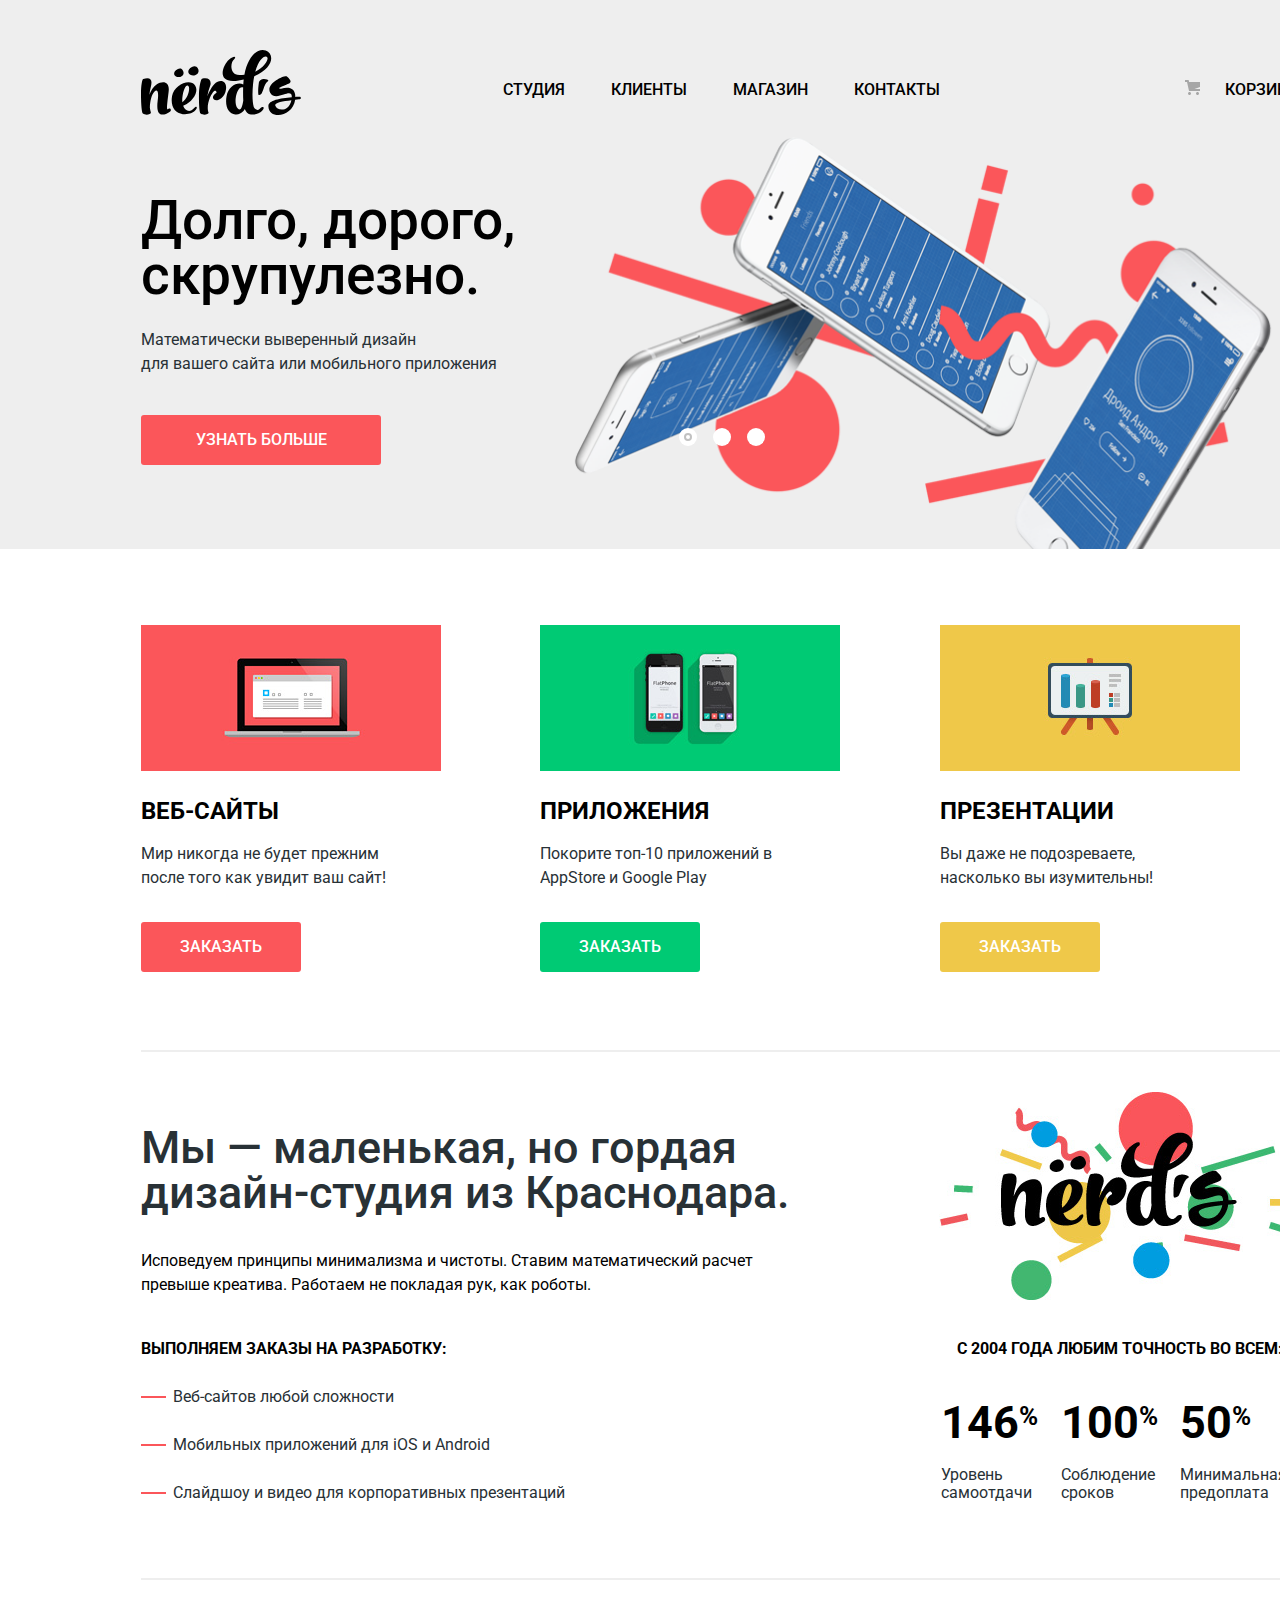
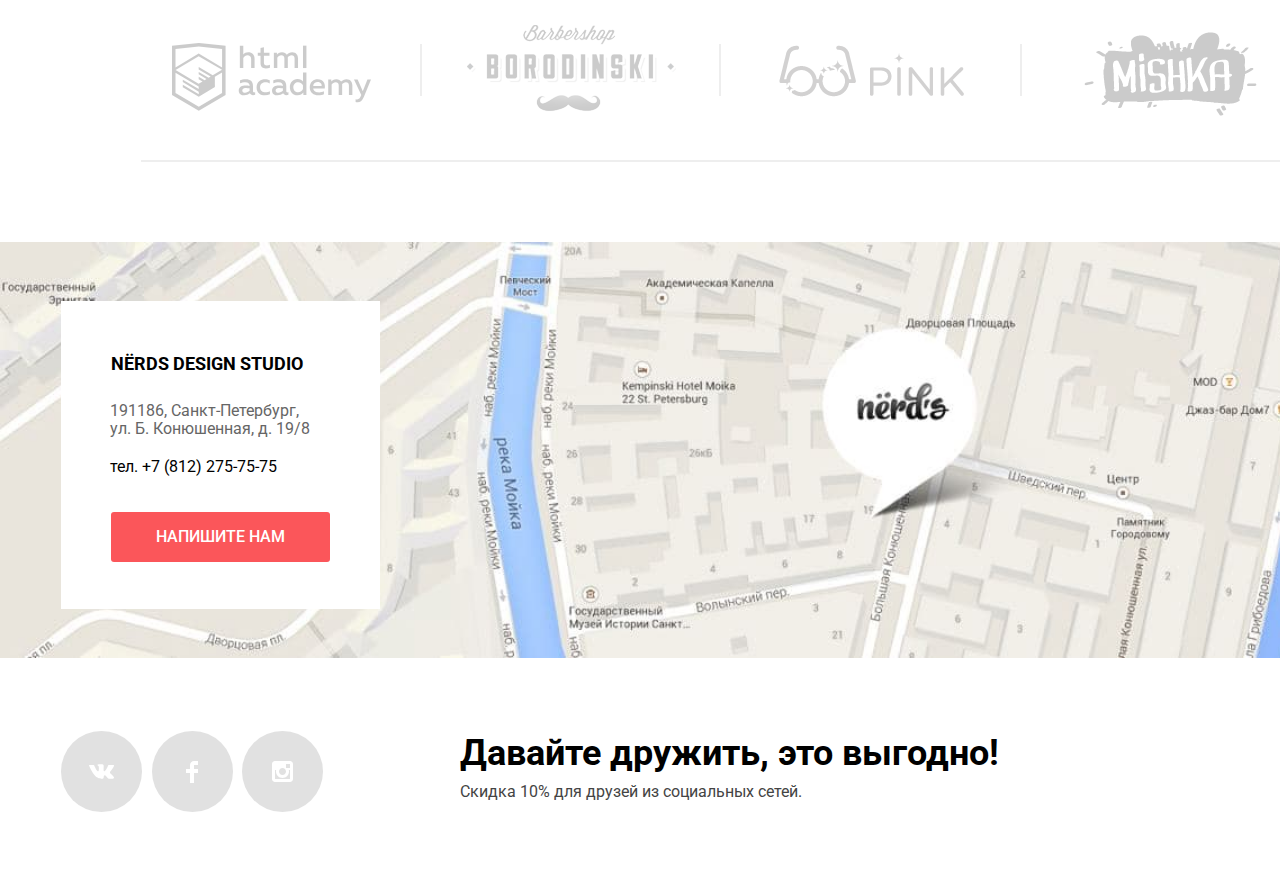
==== commit 606ebcec: "final version" ====
--- a/index.html
+++ b/index.html
@@ -7,101 +7,95 @@
   <link rel="stylesheet" href="css/normalize.css">
   <link rel="preconnect" href="https://fonts.gstatic.com">
   <link href="https://fonts.googleapis.com/css2?family=Roboto:wght@400;500;700&display=swap" rel="stylesheet">
-  <link rel="stylesheet" href="css/style.css">
+  <link rel="stylesheet" href="css/style.min.css">
   <link rel="icon" href="favicon.ico">
   <link rel="icon" type="image/png" sizes="32x32" href="img/favicons/favicon-32x32.png">
   <link rel="icon" type="image/png" sizes="16x16" href="img/favicons/favicon-16x16.png">
   <link rel="apple-touch-icon" sizes="180x180" href="img/favicons/apple-touch-icon.png">
-  <link rel="manifest" href="img/favicons/site.webmanifest">
+  <link rel="manifest" href="./site.webmanifest">
 </head>
 <body class="page-body">
-  <div class="main-container">
     <header class="main-header">
-      <nav class="main-navigation wrapper">
-        <a class="main-header-logo global-a" href="index.html">
-          <svg class="logo-svg" width="160" height="66" viewBox="0 0 160 66" fill="none" xmlns="http://www.w3.org/2000/svg">
-            <path fill-rule="evenodd" clip-rule="evenodd" d="M48.031 24.783C51.682 28.757 59.647 25.158 57.062 19.861C55.336 16.305 52.75 17.13 50.904 18.041C47.208 19.82 46.509 23.088 48.031 24.783ZM42.105 22.002C44.481 26.868 37.168 30.173 33.813 26.523C32.415 24.968 33.058 21.963 36.449 20.33C38.146 19.494 40.522 18.734 42.105 22.002ZM157.936 50.374C156.715 50.5332 155.442 50.6425 154.221 50.7474L154.179 50.751V50.807C151.764 68.171 127.991 71.038 127.4 57.406C127.131 51.239 138.993 49.456 150.798 48.318C151.007 42.9112 147.233 44.1234 142.648 45.5959C137.829 47.1437 132.115 48.979 129.19 43.717C124.171 34.692 143.822 25.779 145.918 27.615C152.271 33.1766 149.4 34.2063 144.727 35.8824L144.539 35.95C135.049 39.36 138.748 40.057 140.028 39.676C147.597 37.423 154.394 38.636 154.34 47.993C154.955 47.9419 155.557 47.9025 156.154 47.8634L156.154 47.8634C156.807 47.8207 157.452 47.7784 158.097 47.722C160.403 47.507 160.564 50.157 157.936 50.374ZM150.422 51.13C141.298 52.158 133.409 53.566 134.269 56.485C135.985 62.058 147.846 63.303 150.422 51.13ZM117.79 34.23C116.975 39.88 116.996 45.881 117.678 45.918C118.012 45.937 119.982 45.572 120.617 44.411C121.226 43.2934 121.794 41.7543 122.388 40.141L122.388 40.1409L122.388 40.1409L122.388 40.1408L122.388 40.1407L122.388 40.1406L122.388 40.1405C123.586 36.8907 124.895 33.3397 126.883 32.324C129.725 30.873 118.795 27.279 117.79 34.23ZM28.883 62.666C20.964 68.004 14.664 66.825 16.671 51.818C18.121 40.914 15.723 40.297 13.549 42.376C10.704 45.073 8.921 52.099 8.865 58.788C9.12323 60.3951 9.45828 61.9889 9.869 63.564C10.203 65.194 4.962 66.879 1.895 64.575C0.837 63.79 0 55.865 0 45.131C0 36.307 1.171 30.236 2.23 29.956C10.259 27.765 11.542 31.304 9.813 37.937C9.12537 40.5343 8.65871 43.1851 8.418 45.861C10.091 41.197 12.489 37.376 15.221 35.688C22.637 31.024 28.826 33.215 27.655 42.489C25.648 59.069 25.481 61.316 27.265 60.024C29.496 58.45 30.945 61.262 28.883 62.666ZM41.766 65.142C47.176 65.761 52.807 64.074 54.982 60.59C56.821 57.667 55.316 56.655 53.197 59.015C48.737 64.131 44.109 61.826 42.158 56.655L42.66 56.487C52.082 52.721 57.992 42.493 54.257 36.704C49.126 28.723 33.069 35.86 31.061 47.045C29.221 57.386 34.016 64.299 41.766 65.142ZM41.377 53.172C47.232 49.013 49.183 39.852 47.566 37.267C45.838 34.57 42.492 38.784 41.321 49.013C41.21 50.474 41.21 51.878 41.377 53.172ZM77.125 51.051C79.188 50.376 81.494 48.499 83.091 45.992C83.538 45.289 83.914 44.657 84.43 43.012C84.3675 43.2111 84.3915 43.1204 84.4509 42.8953C84.5588 42.4863 84.7839 41.6335 84.82 41.271C84.82 41.215 84.876 40.932 84.932 40.822C86.157 33.965 81.921 30.086 76.065 33.009C72.776 34.638 68.706 40.822 66.253 47.51C66.866 43.912 67.925 40.484 69.096 37.111C71.103 31.154 67.368 28.119 60.956 29.862C59.896 30.143 57.945 37.955 57.945 46.779C57.945 57.513 58.503 63.695 59.562 64.483C62.628 66.843 68.092 65.101 67.535 63.527C67.3189 62.9291 67.1554 62.3284 66.9926 61.7303L66.977 61.673C66.977 61.504 66.977 61.335 66.922 61.167C65.861 54.196 69.933 44.532 73.278 41.946C74.17 41.215 75.396 41.721 75.564 43.632C72.832 44.981 71.94 47.342 71.94 48.353C71.94 51.107 74.727 51.781 77.125 51.051Z" fill="black"/>
-            <path fill-rule="evenodd" clip-rule="evenodd" d="M113.207 27.161C112.726 29.6539 112.354 32.1666 112.092 34.692C111.033 44.752 111.48 53.688 112.705 57.678C113.431 59.815 116.162 62.624 118.783 59.701C121.626 56.498 124.75 58.352 120.957 62.117C118.617 64.422 114.268 65.995 109.918 65.545C106.795 65.152 104.9 63.13 103.784 60.04C103.34 60.938 102.837 61.725 102.224 62.342C100.105 64.535 97.539 65.772 94.25 65.434C87.613 64.704 83.712 57.511 85.551 47.281C87.503 36.49 96.87 32.556 102.279 35.424C102.391 34.075 102.502 32.725 102.614 31.32C102.642 31.1795 102.655 31.039 102.669 30.8985C102.683 30.758 102.697 30.6175 102.724 30.477C101.079 30.8387 99.424 31.1575 97.762 31.433C73.787 35.423 82.04 15.864 87.894 10.75C94.53 5.017 95.254 8.895 93.191 10.188C89.511 12.548 87.894 26.093 98.432 26.093C100.161 26.093 101.778 25.981 103.394 25.812C106.685 7.49 116.665 -1.391 124.75 1.532C133.726 4.792 132.779 19.067 113.207 27.161ZM102.279 51.554C102.055 48.012 102.055 44.022 102.112 39.918C102.112 39.6576 102.127 39.3974 102.141 39.1449C102.155 38.9068 102.168 38.6754 102.168 38.457C98.822 36.939 95.533 42.11 94.695 49.249C93.749 57.622 97.483 62.062 99.603 60.04C101.22 58.409 102.056 53.237 102.279 51.554ZM126.365 8.389C124.581 5.747 118.058 8.951 114.267 22.721C123.802 18.167 127.593 10.299 126.365 8.389Z" fill="black"/>
-          </svg>
-        </a>
-        <ul class="site-navigation global-ul">
-          <li class="site-nav-item global-li"><a href="#" class="global-a" title="студия">студия</a></li>
-          <li class="site-nav-item global-li"><a href="#" class="global-a" title="клиенты">клиенты</a></li>
-          <li class="site-nav-item global-li"><a href="catalog.html" class="global-a" title="магазин">магазин</a></li>
-          <li class="site-nav-item global-li"><a href="#" class="global-a" title="контакты">контакты</a></li>
+      <div class="main-container">
+        <nav class="main-navigation wrapper">
+          <a class="main-header-logo global-a" href="index.html">
+            <img class="global-img" src="./img/nerds-logo.svg" alt="NERDS logo" title="NERDS logo">
+          </a>
+          <ul class="site-navigation global-ul">
+            <li class="site-nav-item global-li"><a href="#" class="global-a" title="студия">студия</a></li>
+            <li class="site-nav-item global-li"><a href="#" class="global-a" title="клиенты">клиенты</a></li>
+            <li class="site-nav-item global-li"><a href="catalog.html" class="global-a" title="магазин">магазин</a></li>
+            <li class="site-nav-item global-li"><a href="#" class="global-a" title="контакты">контакты</a></li>
+          </ul>
+          <a href="#" class="global-a cart" title="корзина">корзина</a>
+        </nav>
+      </div>
+    </header>
+    <main>
+      <section class="slider-section">
+        <h1 class="hidden-heading">NERDS STUDIO</h1>
+        <div class="slider main-container">
+          <div class="slide wrapper">
+            <div class="slider-info">
+              <span>Долго, дорого, скрупулезно.</span>
+              <p>Математически выверенный дизайн&nbsp;&nbsp;&nbsp;&nbsp;&nbsp;&nbsp;&nbsp;&nbsp;&nbsp;&nbsp;&nbsp;&nbsp;&nbsp;
+                для вашего сайта или мобильного приложения</p>
+              <a class="button button-slider global-a" href="#" title="Узнать больше">узнать больше</a>
+            </div>
+            <img class="global-img" src="img/nerds-index-slide1.png" alt="slider picture 1" width="760" height="430">
+          </div>
+          <div class="slide slider-img slide-hidden">
+            <div class="slider-info">
+              <span>Любим математику&nbsp;&nbsp;как никто другой</span>
+              <p>Никакого креатива, только математические формулы
+                для расчета идеальных пропорций</p>
+              <a class="button button-slider global-a" href="#" title="Узнать больше">узнать больше</a>
+              <img class="global-img" src="img/nerds-index-slide2.png" alt="slider picture 2" width="760" height="430">
+            </div>
+          </div>
+          <div class="slide slider-img slide-hidden">
+            <div class="slider-info">
+              <span>Только ночь,&nbsp;&nbsp;только хардкор</span>
+              <p>Работать днем, как все? Мы против этого.&nbsp;&nbsp;&nbsp;&nbsp;Ближе к полуночи работа только начинается.</p>
+              <a class="button button-slider global-a" href="#" title="Узнать больше">узнать больше</a>
+            </div>
+            <img class="global-img" src="img/nerds-index-slide3.png" alt="slider picture 3" width="760" height="430">
+          </div>
+          <div class="slider-radio">
+            <button type="button" class="slider-radio-button first-slide" aria-label="кнопка первого слайда"></button>
+            <button type="button" class="slider-radio-button second-slide" aria-label="кнопка второго слайда"></button>
+            <button type="button" class="slider-radio-button third-slide" aria-label="кнопка третьего слайда"></button>
+          </div>
+        </div>
+      </section>
+      <section class="main-container">
+        <h2 class="hidden-heading">Преимущества</h2>
+        <ul class="main-card-list global-ul wrapper">
+          <li class="main-card-item main-card-cites global-li">
+            <span class="main-card-cites-span">веб-сайты</span>
+            <p class="main-card-cites-p">Мир никогда не будет прежним после того как увидит ваш сайт!</p>
+            <a type="button" class="button button-websites global-a">заказать</a>
+          </li>
+          <li class="main-card-item main-card-apps global-li">
+            <span class="main-card-apps-span">приложения</span>
+            <p class="main-card-apps-p">Покорите топ-10 приложений в AppStore и Google Play</p>
+            <a type="button" class="button button-apps global-a">заказать</a>
+          </li>
+          <li class="main-card-item main-card-presentation global-li">
+            <span class="main-card-presentation-span">презентации</span>
+            <p class="main-card-presentation-p">Вы даже не подозреваете, насколько вы изумительны!</p>
+            <a type="button" class="button button-presentation global-a">заказать</a>
+          </li>
         </ul>
-        <div class="cart">
-          <a href="#" class="global-a" title="корзина">корзина</a>
-        </div>
-      </nav>
-      <section>
-        <h1 class="hidden-heading">NERDS STUDIO</h1>
-        <div class="slider wrapper">
-          <div class="slide slider-img">
-            <div class="slider-info">
-              <span>Долго, дорого, скурпулезно.</span>
-              <p>Математически выверенный дизайн<br> для вашего сайта или мобильного приложения</p>
-              <button class="button button-slider">узнать больше</button>
-            </div>
-            <img class="global-img" src="img/nerds-index-slide1.png" alt="slider picture 1" width="760" height="430">
-          </div>
-          <div class="slide slider-img slide-hidden">
-            <span>Любим математику<br>как никто другой</span>
-            <p>Никакого креатива, только математические формулы<br>для расчета идеальных пропорций</p>
-            <button class="button button-slider">узнать больше</button>
-            <img class="global-img" src="img/nerds-index-slide2.png" alt="slider picture 2" width="760" height="430">
-          </div>
-          <div class="slide slider-img slide-hidden">
-            <span>Только ночь,<br>только хардкор</span>
-            <p>Работать днем, как все? Мы против этого.<br>Ближе к полуночи работа только начинается.</p>
-            <button class="button button-slider">узнать больше</button>
-            <img class="global-img" src="img/nerds-index-slide3.png" alt="slider picture 3" width="760" height="430">
-          </div>
-          <div class="slider-radio">
-            <button type="button" class="slider-radio-button first-slide"></button>
-            <button type="button" class="slider-radio-button second-slide"></button>
-            <button type="button" class="slider-radio-button third-slide"></button>
-          </div>
-        </div>
-      </section>
-    </header>
-    <main class="wrapper">
-      <section>
-        <h2 class="hidden-heading">Преимущества</h2>
-        <span class="hidden-text">Наши преимущества</span>
-        <div class="main-card">
-          <ul class="main-card-list global-ul">
-            <li class="main-card-item main-card-cites global-li">
-              <img class="global-img" src="img/illustration-1.png" alt="card picture 1" width="300" height="146"><br>
-              <span>веб-сайты</span>
-              <p>Мир никогда не будет прежним<br>после того как увидит ваш сайт!</p>
-              <button type="button" class="button button-websites">заказать</button>
-            </li>
-            <li class="main-card-item main-card-apps global-li">
-              <img class="global-img" src="img/illustration-2.png" alt="card picture 2" width="300" height="146">
-              <span>приложения</span>
-              <p>Покорите топ-10 приложений<br>в AppStore и Google Play</p>
-              <button type="button" class="button button-apps">заказать</button>
-            </li>
-            <li class="main-card-item main-card-presentation global-li">
-              <img class="global-img" src="img/illustration-3.png" alt="card picture 3" width="300" height="146">
-              <span>презентации</span>
-              <p>Вы даже не подозреваете,<br>насколько вы изумительны!</p>
-              <button type="button" class="button button-presentation">заказать</button>
-            </li>
-        </ul>
-        </div>
-      </section>
-      <section>
+      </section>
+      <section class="main-container">
         <h2 class="hidden-heading">Описание</h2>
-        <div class="description-section">
+        <div class="description-section wrapper">
           <div class="description">
-            <span>Мы — маленькая, но гордая<br>дизайн-студия из Краснодара.</span>
-            <p>Исповедуем принципы минимализма и чистоты. Ставим математический расчет<br>превыше креатива. Работаем не покладая рук, как роботы.</p>
-          </div>
-          <div class="advantages-img">
-            <img class="global-img" src="img/nerds-illustration.png" alt="nerds logo" width="360" height="208"><br>
-          </div>
+            <span>Мы — маленькая, но гордая дизайн-студия из Краснодара.</span>
+            <p>Исповедуем принципы минимализма и чистоты. Ставим математический расчет превыше креатива. Работаем не покладая рук, как роботы.</p>
+          </div>
+          <div class="advantages-img"></div>
           <div class="orders">
             <span>Выполняем заказы на разработку:</span>
             <ul class="orders-list global-ul">
@@ -110,7 +104,7 @@
               <li class="orders-list-item global-li">Слайдшоу и видео для корпоративных презентаций</li>
             </ul>
           </div>
-          <div class="advantages">
+          <div>
             <span class="advantages-since">с 2004 года Любим точность во всем:</span>
             <ul class="advantages-list global-ul">
               <li class="advantages-list-item dedication-level global-li">
@@ -129,50 +123,46 @@
           </div>
         </div>
       </section>
-      <div class="logo">
-        <ul class="logo-list global-ul">
-          <li class="logo-item global-li">
-            <a href="https://htmlacademy.ru/intensive/htmlcss" class="global-a" title="лого" >
-              <img  class="academy-img global-img" src="img/academy.svg" alt="logo" width="199" height="68">
-              <span class="hidden-text">ссылка на html academy</span>
-            </a>
-          </li>
-          <li class="logo-item global-li">
-            <a href="#" class="global-a" title="лого">
-              <img class="borodinski-img global-img" src="img/borodinski.svg" alt="logo" width="209" height="90">
-              <span class="hidden-text">ссылка на Barbershop Borodinski</span>
-            </a>
-          </li>
-          <li class="logo-item global-li">
-            <a href="#" class="global-a" title="лого">
-              <img class="pink-img global-img" src="img/pink.svg" alt="logo" width="185" height="52">
-              <span class="hidden-text">ссылка на Pink</span>
-            </a>
-          </li>
-          <li class="logo-item global-li">
-            <a href="#" class="global-a" title="лого">
-              <img class="mishka-img global-img" src="img/mishka.svg" alt="logo" width="173" height="84">
-              <span class="hidden-text">ссылка на Mishka</span>
-            </a>
-          </li>
-        </ul>
-      </div>
+      <section class="logo main-container">
+        <h2 class="hidden-heading">Наши партнёры</h2>
+        <div class="wrapper wrapper-logo">
+          <ul class="logo-list global-ul">
+            <li class="logo-item global-li">
+              <a href="https://htmlacademy.ru/intensive/htmlcss" class="global-a" title="лого" >
+                <img  class="academy-img global-img" src="img/academy.svg" alt="ссылка на html academy" width="199" height="68">
+              </a>
+            </li>
+            <li class="logo-item global-li">
+              <a href="#" class="global-a" title="лого">
+                <img class="borodinski-img global-img" src="img/borodinski.svg" alt="ссылка на Barbershop Borodinski" width="209" height="90">
+              </a>
+            </li>
+            <li class="logo-item global-li">
+              <a href="#" class="global-a" title="лого">
+                <img class="pink-img global-img" src="img/pink.svg" alt="ссылка на Pink" width="185" height="52">
+              </a>
+            </li>
+            <li class="logo-item global-li">
+              <a href="#" class="global-a" title="лого">
+                <img class="mishka-img global-img" src="img/mishka.svg" alt="ссылка на Mishka" width="173" height="84">
+              </a>
+            </li>
+          </ul>
+        </div>
+      </section>
     </main>
     <section>
-      <h2 class="hidden-heading">Карта</h2>
+      <h2 class="hidden-heading">Контакты</h2>
       <div class="map">
-        <span class="hidden-text">Карта</span>
         <img class="global-img" src="./img/map.jpg" alt="Карта" width="1440" height="416">
         <iframe src="https://www.google.com/maps/embed?pb=!1m18!1m12!1m3!1d1998.6037872533277!2d30.320858716096975!3d59.93871648187614!2m3!1f0!2f0!3f0!3m2!1i1024!2i768!4f13.1!3m3!1m2!1s0x4696310fca145cc1%3A0x42b32648d8238007!2z0JHQvtC70YzRiNCw0Y8g0JrQvtC90Y7RiNC10L3QvdCw0Y8g0YPQuy4sIDE5LzgsINCh0LDQvdC60YIt0J_QtdGC0LXRgNCx0YPRgNCzLCDQoNC-0YHRgdC40Y8sIDE5MTE4Ng!5e0!3m2!1sru!2sby!4v1616055866530!5m2!1sru!2sby" width="600" height="450" style="border:0;" allowfullscreen="" loading="lazy"></iframe>
         <div class="wrapper">
-          <div class="map-info">
             <div class="map-info-text">
               <span>NЁRDS DESIGN STUDIO</span>
-              <p>191186, Санкт-Петербург, <br>ул. Б. Конюшенная, д. 19/8<br><br>
-                <a class="contacts-phone global-a" href="tel:+78122757575" title="телефон">тел. +7 (812) 275-75-75</a></p>
-              <button type="button" class="button button-popup">напишите нам</button>
-            </div>
-          </div>
+              <address>191186, Санкт-Петербург, <br>ул. Б. Конюшенная, д. 19/8<br>
+                <a class="contacts-phone global-a" href="tel:+78122757575" title="телефон">тел. +7 (812) 275-75-75</a></address>
+                <a class="button button-popup global-a" href="form.html">напишите нам</a>
+            </div>
         </div>
       </div>
     </section>
@@ -201,17 +191,17 @@
       <ul class="footer-social-list global-ul">
         <li class="global-li">
           <a class="footer-social-img global-a" href="#" title="VK">
-            <img class="global-img" src="img/vk-icon.svg" alt="social-logo" width="26" height="15">
+            <img class="global-img social-icon" src="img/vk-icon.svg" alt="social-logo" width="26" height="15">
           </a>
         </li>
         <li class="global-li">
           <a class="footer-social-img global-a" href="#" title="Facebook">
-            <img class="global-img" src="img/Shape.svg" alt="social-logo" width="12" height="22">
+            <img class="global-img social-icon" src="img/Shape.svg" alt="social-logo" width="12" height="22">
           </a>
         </li>
         <li class="global-li">
           <a class="footer-social-img global-a" href="#" title="Instagram">
-            <img class="global-img" src="img/insta-icon.svg" alt="social-logo" width="21" height="21">
+            <img class="global-img social-icon" src="img/insta-icon.svg" alt="social-logo" width="21" height="21">
           </a>
         </li>
       </ul>
@@ -220,8 +210,7 @@
         <span>Скидка 10% для друзей из социальных сетей.</span>
       </div>
     </footer>
-    <script src="./js/login.js"></script>
-  </div>
+  <script src="./js/common.min.js"></script>
 </body>
 </html>
 
--- a/css/style.min.css
+++ b/css/style.min.css
@@ -0,0 +1 @@
+@-webkit-keyframes bounce{0%{-webkit-transform:translate(-50%,-1000px);transform:translate(-50%,-1000px);opacity:30%}to{-webkit-transform:translate(-50%,-295px);transform:translate(-50%,-295px);opacity:1}}@keyframes bounce{0%{-webkit-transform:translate(-50%,-1000px);transform:translate(-50%,-1000px);opacity:30%}to{-webkit-transform:translate(-50%,-295px);transform:translate(-50%,-295px);opacity:1}}@-webkit-keyframes shake{0%,to{-webkit-transform:translate(-50%,-50%);transform:translate(-50%,-50%)}10%,30%,50%,70%,90%{-webkit-transform:translate(-51%,-50%);transform:translate(-51%,-50%)}20%,40%,60%,80%{-webkit-transform:translate(-49%,-50%);transform:translate(-49%,-50%)}}@keyframes shake{0%,to{-webkit-transform:translate(-50%,-50%);transform:translate(-50%,-50%)}10%,30%,50%,70%,90%{-webkit-transform:translate(-51%,-50%);transform:translate(-51%,-50%)}20%,40%,60%,80%{-webkit-transform:translate(-49%,-50%);transform:translate(-49%,-50%)}}:root{--basic-black:#000000;--light-black:#283136;--neutral-black:#231F20;--extra-light-pink:#FECDCE;--light-red:#FB565A;--basic-red:#E74246;--dark-red:#D7373B;--light-green:#00CA74;--basic-green:#00BC6C;--dark-green:#00AA62;--light-yellow:#EFC849;--basic-yellow:#EAB534;--dark-yellow:#E5A722;--light-gray:#EEEEEE;--basic-gray:#D7DCDE;--neutral-gray:#A6A6A6;--second-gray:#B4B9BB;--third-gray:#ABABAB;--fourth-gray:#CFCFCF;--extra-light-gray:#D5D5D5;--extra-basic-gray:#DBDBDB;--basic-extra-neutral-grey:#444444;--dark-gray:#4D4D4D;--extra-neutral-grey:#666666;--extra-neutral-light:#E1E1E1;--basic-white:#FFFFFF;--second-white:#F1F1F1;--extra-light:#DFDFDF;--light-shadow-black:rgba(0, 1, 1, 0.1);--basic-shadow-black:rgba(0, 1, 1, 0.25);--extra-shadow-black:rgba(0, 0, 0, 0.1);--extra-dark-shadow:rgba(0, 0, 0, 0.4);--basic-neutral-grey:rgba(255, 255, 255, 0.3)}.page-body{font-family:"Roboto",Arial,sans-serif;background-position:top center;background-repeat:no-repeat}.main-container,.wrapper{width:1440px;margin:0 auto}.wrapper{width:1158px}.global-a{text-decoration:none;color:var(--basic-black)}.global-ul{padding:0}.global-img{max-width:100%}.global-li{list-style-type:none}.hidden-heading,.hidden-input,.hidden-text{position:absolute;clip:rect(0 0 0 0);width:1px;height:1px;margin:-1px}.button,.button:active{text-transform:uppercase;border-radius:3px}.button{color:var(--basic-white);font-weight:500;font-style:normal;font-size:16px;line-height:18px;border-style:none;cursor:pointer}.button:active{outline:0}.button:focus{text-transform:uppercase;border-radius:3px}.fieldset{border:0;margin:0;padding:0}.legend{text-transform:uppercase;font-size:18px;font-style:normal;font-weight:700;line-height:30px}.main-header{background-color:var(--light-gray);margin:0 auto}.main-navigation{display:-webkit-box;display:-ms-flexbox;display:flex;-webkit-box-pack:justify;-ms-flex-pack:justify;justify-content:space-between;-webkit-box-align:center;-ms-flex-align:center;align-items:center;margin:0 auto;padding-top:49px}.catalog{padding-bottom:62px}.main-catalog{display:-ms-grid;display:grid;-ms-grid-columns:1fr 2fr;grid-template-columns:1fr 2fr}.filter-item{padding:0;margin:55px 100px 0 0}.fieldset-layouts{margin-top:54px}.fieldset-features{margin-top:25px}.fieldset-features,.fieldset-layouts{width:185px}.features-item:focus-within,.layouts-item:focus-within{outline:auto}.range-filter{width:260px;margin-top:47px}.range-controls{position:relative;height:41px;margin-bottom:15px;padding-top:39px;padding-right:20px;padding-left:20px;background-color:var(--second-white);border-radius:5px}.range-controls .scale{height:2px;background:var(--basic-gray)}.range-controls .bar{width:70%;height:2px;background:var(--light-green)}.range-controls .toggle{position:absolute;top:31px;left:0;width:4px;height:4px;padding:0;border:8px solid var(--basic-white);background-color:var(--third-gray);border-radius:50%;-webkit-box-shadow:0 2px 1px 0 var(--fourth-gray);box-shadow:0 2px 1px 0 var(--fourth-gray);cursor:pointer}.range-controls .toggle-min{left:18px}.range-controls .toggle-max{left:160px}.price-controls{display:-webkit-box;display:-ms-flexbox;display:flex;-webkit-box-pack:justify;-ms-flex-pack:justify;justify-content:space-between}.price-controls label{text-transform:uppercase;font-family:"Roboto","Arial",sans-serif;font-size:16px}.price-controls input{width:60px;padding:10px;margin-left:10px;text-align:center;color:var(--light-black);border:0;border-radius:5px;background:var(--second-white);font-family:inherit;font-size:inherit}.number{-moz-appearance:textfield}.features-list,.layouts-list{padding:2px 0 0 35px;font-size:16px;font-weight:400;line-height:19px}.layouts-item-radio+label::before{content:'';position:absolute;top:-6px;left:-35px;width:25px;height:25px;background-image:url(../img/radio-off.svg)}.layouts-item-radio:checked+label::after{content:'';position:absolute;top:2px;left:-27px;width:9px;height:9px;background-image:url(../img/oval.svg)}.features-list{display:-webkit-box;display:-ms-flexbox;display:flex;-webkit-box-orient:vertical;-webkit-box-direction:normal;-ms-flex-direction:column;flex-direction:column;-webkit-box-pack:justify;-ms-flex-pack:justify;justify-content:space-between}.features-item,.layouts-item{margin-bottom:21px}.features-item label,.layouts-item label{position:relative;display:block;cursor:pointer;-webkit-user-select:none;-moz-user-select:none;-ms-user-select:none;user-select:none}.features-item-checkbox+label::before{content:'';display:block;position:absolute;top:-4px;left:-36px;width:23px;height:23px;background-image:url(../img/checkbox.svg)}.features-item-checkbox:checked+label::before{content:'';display:block;position:absolute;top:-4px;left:-36px;width:23px;height:23px;background-image:url(../img/checkbox-checked.svg)}.features-item-checkbox:checked+label::after{content:'';position:absolute;top:-2px;left:-33px;width:21px;height:17px;background-image:url(../img/checked-new.svg);background-repeat:no-repeat;background-position:0 0;z-index:2}.features-item-checkbox:disabled+label::before{background-image:url(../img/checkbox.svg)}.features-item-checkbox:disabled+label::after{background-image:url(../img/checked-new.svg)}.features-item-checkbox:disabled:checked+label:before{background-image:url(../img/checkbox-checked.svg)}.layouts-item-radio:disabled+label::after,.layouts-item-radio:disabled+label::before,.layouts-item-radio:disabled:checked+label:before{cursor:default}.features-item-checkbox:focus+label::before,.features-item-checkbox:not(:disabled)+label::before,.features-item-checkbox:not(:disabled):checked+label::after,.layouts-item-radio+label::after,.layouts-item-radio+label::before,.layouts-item-radio:checked+label::after{opacity:40%}.features-item-checkbox+label:hover::before,.features-item-checkbox:checked+label:hover::after,.features-item-checkbox:focus+label:hover::before,.layouts-item-radio:not(:disabled)+label:hover::after,.layouts-item-radio:not(:disabled)+label:hover::before,.layouts-item-radio:not(:disabled):checked+label:hover::after{opacity:1}.features-item-checkbox:disabled+label,.layouts-item-radio:disabled+label{opacity:10%;cursor:default}.aside-button{border:0;width:260px;height:50px;text-align:center;background-color:var(--light-gray);font-size:16px;font-weight:500;line-height:18px;text-transform:uppercase;margin-top:15px}.aside-button:hover{background-color:var(--extra-light)}.aside-button:active{outline:0;background-color:var(--extra-light-gray);-webkit-box-shadow:inset 0 3px 0 var(--light-shadow-black);box-shadow:inset 0 3px 0 var(--light-shadow-black)}.aside-button:active span{opacity:30%}.sorting,.sorting-list{display:-webkit-box;display:-ms-flexbox;display:flex}.sorting{-webkit-box-pack:justify;-ms-flex-pack:justify;justify-content:space-between;margin-top:45px;margin-left:13px}.sorting span{font-size:18px;font-weight:700;line-height:30px;text-transform:uppercase;-ms-flex-item-align:center;-ms-grid-row-align:center;align-self:center}.sorting-list{-webkit-box-align:center;-ms-flex-align:center;align-items:center}.sorting-nav{padding:0;margin-left:25px;font-size:14px;font-weight:400;line-height:18px;text-transform:uppercase;color:var(--basic-black);opacity:30%}.sorting-nav:hover{opacity:60%}.sorting-arrows a{width:11px;height:10px}.arrow-state svg,.arrow-state:hover svg{fill:var(--neutral-gray);opacity:20%}.arrow-state:hover svg,.sorting-nav:active{opacity:1}.arrow-state:active svg,.arrow-state:focus svg{fill:var(--neutral-black)}.down{margin-left:47px}.up{margin-left:18px}.prod-list{display:-webkit-box;display:-ms-flexbox;display:flex;-ms-flex-wrap:wrap;flex-wrap:wrap;margin-top:37px;margin-left:13px}.card{position:relative;margin-bottom:27px;width:47%}.card:focus{outline:auto}.card:hover{-webkit-box-shadow:0 6px 15px var(--basic-shadow-black);box-shadow:0 6px 15px var(--basic-shadow-black);border-radius:0 0 5px 5px}.card:focus-within{-webkit-box-shadow:0 6px 15px var(--basic-shadow-black);box-shadow:0 6px 15px var(--basic-shadow-black);border-radius:0 0 5px 5px}.card-left{margin-right:3%}.card-right{margin-left:3%}.card img,.card-hover{border-radius:0 0 5px 5px}.card img{border:1px solid var(--extra-shadow-black)}.card::before{content:'';background-image:url(../img/card-before.svg);display:block;width:100%;height:40px;opacity:.3;border-right:2px solid var(--extra-shadow-black);border-radius:3px 3px 0 0}.card img:hover+.card-hover,.card-hover:hover,.card:hover::before{opacity:1;-webkit-transition:all ease .5s;-o-transition:all ease .5s;transition:all ease .5s}.card-hover{display:-webkit-box;display:-ms-flexbox;display:flex;-webkit-box-orient:vertical;-webkit-box-direction:normal;-ms-flex-direction:column;flex-direction:column;-webkit-box-align:center;-ms-flex-align:center;align-items:center;position:absolute;bottom:0;left:0;width:359px;height:231px;background-color:var(--light-gray);opacity:0;-webkit-box-sizing:content-box;box-sizing:content-box}.card-hover:hover{cursor:pointer}.card-hover:focus-within{opacity:1}.card-hover h3{margin:26px 0 0;font-weight:700;font-size:18px}.card-hover a{padding-top:4px}.card-hover a:hover{color:var(--light-red)}.card-hover a:active{color:var(--basic-black);opacity:30%;-webkit-box-shadow:inset 0 3px 0 var(--light-shadow-black);box-shadow:inset 0 3px 0 var(--light-shadow-black)}.card-hover span{margin-top:16px;text-align:center;height:37px;overflow:auto}.sedona-span{width:177px}.pink-span{width:227px}.barbershop-span{width:166px}.mishka-span{width:138px}.aplus-span{width:213px}.kvast-span{width:208px}.page-select-item,.page-select-list{display:-webkit-box;display:-ms-flexbox;display:flex}.page-select-list{margin:22px 0 60px 11px}.page-select-item{-webkit-box-align:center;-ms-flex-align:center;align-items:center;-webkit-box-pack:center;-ms-flex-pack:center;justify-content:center;min-width:50px;height:50px;border-radius:3px;font-size:16px;font-weight:500;line-height:18px;background-color:var(--light-gray);cursor:pointer;overflow:hidden}.page-select-list li:nth-child(n+2){margin-left:12px}.selector-buttons:hover{background-color:var(--extra-light)}.selector-buttons:active{border:0;background-color:var(--extra-light-gray);-webkit-box-shadow:inset 0 3px 0 var(--light-shadow-black);box-shadow:inset 0 3px 0 var(--light-shadow-black)}.selector-buttons:active a{opacity:30%}.next,.site-nav-item a{text-transform:uppercase}.next{width:260px;height:50px}.selected{background-color:var(--basic-white);border:3px solid var(--extra-basic-gray);height:44px;min-width:44px}.selected:active{width:50px;height:50px;border:0}.main-header-logo{-ms-flex-item-align:start;align-self:flex-start}.main-header-logo:hover img{opacity:70%}.main-header-logo:active img{opacity:30%}.main-heading{font-size:55px;line-height:55px;font-style:normal;font-weight:500;letter-spacing:0;text-align:center;margin:0;padding-bottom:108px;padding-top:8px;background-color:var(--light-gray)}.site-navigation{display:-webkit-box;display:-ms-flexbox;display:flex;-ms-flex-wrap:wrap;flex-wrap:wrap;-webkit-box-pack:justify;-ms-flex-pack:justify;justify-content:space-between;width:437px;margin:0 auto;padding-top:12px;padding-right:43px;-webkit-box-align:center;-ms-flex-align:center;align-items:center}.catalog-nav{padding-top:6px}.site-nav-item a{font-weight:500;font-size:16px;line-height:30px;color:var(--basic-black);display:block}.cart:hover,.site-nav-item a:hover{color:var(--light-red)}.cart:active,.site-nav-item a:active{opacity:30%;color:var(--basic-black);font-weight:500}.active{border-bottom:2px solid var(--light-red);padding-bottom:16px;padding-top:20px}.cart{display:block;text-transform:uppercase;padding-top:11px;font-weight:500;font-size:16px;line-height:30px}.cart-catalog{padding-top:8px}.cart::before{content:url(../img/cart-icon.svg);margin-right:25px}.slider-section{background-color:var(--light-gray)}.slider{position:relative}.slide,.slider-info{display:-webkit-box;display:-ms-flexbox;display:flex}.slide{width:1158px;margin:0 auto}.slider-info{-webkit-box-orient:vertical;-webkit-box-direction:normal;-ms-flex-direction:column;flex-direction:column;padding-top:74px}.slider-info span{font-weight:500;font-size:55px;line-height:55px}.slider-info p{font-size:16px;font-weight:400;line-height:24px;padding-top:25px;margin:0;color:var(--light-black);max-width:358px}.slide-hidden{display:none}.button-slider{display:-webkit-box;display:-ms-flexbox;display:flex;-ms-flex-wrap:wrap;flex-wrap:wrap;-webkit-box-align:center;-ms-flex-align:center;align-items:center;-webkit-box-pack:center;-ms-flex-pack:center;justify-content:center;-webkit-box-sizing:border-box;box-sizing:border-box;max-width:240px;padding:16px 54px;background-color:var(--light-red);margin-top:39px}.button-slider:hover{background-color:var(--basic-red)}.button-slider:active{background-color:var(--dark-red);color:var(--basic-neutral-grey);-webkit-box-shadow:inset 0 3px 0 var(--light-shadow-black);box-shadow:inset 0 3px 0 var(--light-shadow-black)}.slider-radio{position:absolute;left:678px;bottom:100px;text-align:center;display:block;width:88px}.slider-radio-button{position:relative;width:18px;height:18px;border-radius:50%;border:0;background-color:var(--basic-white)}.slider-radio-button:nth-child(n+2){margin-left:12px}.slider-radio-button:hover{cursor:pointer}.slider-radio-button:active{outline:0}.first-slide::before,.second-slide::before,.third-slide::before{content:'';position:absolute;top:4.85px;left:4.85px;width:8px;height:8px;background-image:url(../img/ellipse.svg)}.second-slide::before,.third-slide::before{visibility:hidden}.main-card-list::after{content:'';position:absolute;left:0;bottom:0;display:block;width:100%;height:2px;background-color:var(--light-gray)}.main-card-list{position:relative;display:-ms-grid;display:grid;-ms-grid-columns:1fr 1fr 1fr;grid-template-columns:1fr 1fr 1fr;-ms-grid-rows:1fr;grid-template-rows:1fr;padding-left:0;padding-bottom:80px;padding-top:76px}.main-card-list>:nth-child(1){-ms-grid-row:1;-ms-grid-column:1}.main-card-list>:nth-child(2){-ms-grid-row:1;-ms-grid-column:2}.main-card-list>:nth-child(3){-ms-grid-row:1;-ms-grid-column:3}.main-card-cites img{padding-bottom:23px}.main-card-apps{margin-left:13px}.main-card-apps img,.main-card-presentation img{padding-bottom:22px}.main-card-presentation{padding-left:27px}.main-card-item,.main-card-item img{width:300px}.main-card-apps-span::before,.main-card-cites-span::before,.main-card-presentation-span::before{content:'';display:block;width:300px;height:146px;margin-bottom:25px}.main-card-cites-span::before{background-image:url(../img/illustration-1.png);background-color:var(--light-red)}.main-card-apps-span::before{background-image:url(../img/illustration-2.png);background-color:var(--light-green)}.main-card-presentation-span::before{background-image:url(../img/illustration-3.png);background-color:var(--light-yellow)}.main-card-item span{font-weight:700;font-style:normal;font-size:24px;line-height:30px;text-transform:uppercase}.main-card-item p{font-weight:400;font-style:normal;font-size:16px;line-height:24px;color:var(--light-black);overflow:auto}.main-card-cites-p{max-width:250px}.main-card-apps-p{max-width:234px}.main-card-presentation-p{max-width:215px}.button-apps,.button-presentation,.button-websites{display:-webkit-box;display:-ms-flexbox;display:flex;-ms-flex-wrap:wrap;flex-wrap:wrap;-webkit-box-align:center;-ms-flex-align:center;align-items:center;-webkit-box-pack:center;-ms-flex-pack:center;justify-content:center;-webkit-box-sizing:border-box;box-sizing:border-box;background-color:var(--light-red);max-width:160px;padding:16px 5px;margin-top:32px}.button-websites:hover{background-color:var(--basic-red)}.button-websites:active{background-color:var(--dark-red);color:var(--basic-neutral-grey);-webkit-box-shadow:inset 0 3px 0 var(--light-shadow-black);box-shadow:inset 0 3px 0 var(--light-shadow-black)}.button-apps,.button-presentation{background-color:var(--light-green)}.button-apps:hover{background-color:var(--basic-green)}.button-apps:active{background-color:var(--dark-green);color:var(--basic-neutral-grey);-webkit-box-shadow:inset 0 3px 0 var(--light-shadow-black);box-shadow:inset 0 3px 0 var(--light-shadow-black)}.button-presentation{background-color:var(--light-yellow)}.button-presentation:hover{background-color:var(--basic-yellow)}.button-presentation:active{background-color:var(--dark-yellow);color:var(--basic-neutral-grey);-webkit-box-shadow:inset 0 3px 0 var(--light-shadow-black);box-shadow:inset 0 3px 0 var(--light-shadow-black)}.button-cards{background-color:var(--light-red);width:200px;height:50px;margin-top:33px}.button-cards:hover{background-color:var(--basic-red)}.button-cards:active{background-color:var(--dark-red);-webkit-box-shadow:inset 0 3px 0 var(--light-shadow-black);box-shadow:inset 0 3px 0 var(--light-shadow-black)}.description{padding-top:73px}.description-section{display:-ms-grid;display:grid;-ms-grid-columns:2fr 1fr;grid-template-columns:2fr 1fr}.description span{font-weight:500;font-size:45px;line-height:45px;padding-top:4px;color:var(--light-black)}.description p{font-weight:400;margin:0;padding-top:34px;max-width:616px}.description p,.orders span,.orders-list{font-size:16px;line-height:24px}.orders span{font-weight:700;padding-top:10px;text-transform:uppercase}.orders-list{font-weight:400;padding-left:0;padding-top:8px}.orders-list-item{display:-webkit-box;display:-ms-flexbox;display:flex;-webkit-box-align:center;-ms-flex-align:center;align-items:center;color:var(--light-black)}.orders-list-item:nth-child(n+2){padding-top:24px}.orders-list-item::before{content:'';display:block;width:25px;height:2px;background-color:var(--light-red);margin-right:7px}.advantages-img{margin-top:40px;margin-bottom:37px;margin-left:26px;width:360px;height:208px;background-color:var(--light-gray);background-image:url(../img/nerds-illustration.png);background:center/100% no-repeat url(../img/nerds-illustration.png) var(--light-gray)}.advantages-since{font-weight:700;font-size:16px;line-height:24px;padding-left:44px;text-transform:uppercase}.advantages-list{display:-ms-grid;display:grid;-ms-grid-columns:1fr 1fr 1fr;grid-template-columns:1fr 1fr 1fr}.advantages-list-item{font-size:45px;font-style:normal;font-weight:700;line-height:64px;padding-top:14px;overflow:hidden}.dedication-level{padding-left:28px}.deadlines{padding-left:19px}.prepayment{padding-left:10px}.percents{font-size:26px;font-weight:700;line-height:40px;vertical-align:text-top}.advantages-info{font-size:16px;font-weight:400;line-height:18px;margin:0;padding-top:11px;color:var(--light-black)}.adv-list-p,.submit-form p{margin:0}.wrapper-logo::after,.wrapper-logo::before{content:'';display:block;width:100%;height:2px;background-color:var(--light-gray)}.wrapper-logo::before{margin-top:57px}.wrapper-logo::after{margin-bottom:80px}.logo-list{display:-webkit-box;display:-ms-flexbox;display:flex;margin:0}.logo-list li:nth-child(n+2)::before{content:'';display:block;margin:64px 0;width:2px;height:52px;background-color:var(--light-gray)}.logo-item{display:-webkit-box;display:-ms-flexbox;display:flex;-webkit-box-align:center;-ms-flex-align:center;align-items:center;width:-webkit-fit-content;width:-moz-fit-content;width:fit-content}.logo-item img{opacity:20%}.logo-item img:hover{opacity:1}.logo-item img:active{opacity:10%}.academy-img{padding:17px 49px 0 31px}.borodinski-img{padding:4px 43px 0 45px}.pink-img{padding:5px 56px 0 58px}.mishka-img{padding-left:62px;padding-top:11px}.map,.map iframe{width:100%;height:416px}.map{background-color:var(--basic-gray);position:relative}.map iframe{position:absolute;top:0;left:0;z-index:2}.map img{max-width:1440px;width:1440px;margin:0 auto;display:block;z-index:-1}.map-info-text{display:-webkit-box;display:-ms-flexbox;display:flex;-webkit-box-orient:vertical;-webkit-box-direction:normal;-ms-flex-direction:column;flex-direction:column;-webkit-box-sizing:border-box;box-sizing:border-box;min-width:319px;min-height:308px;background-color:var(--basic-white);position:absolute;top:-357px;left:0;z-index:3}.map-info-text span{font-size:18px;font-weight:700;line-height:30px;padding-top:48px;padding-left:50px}.map-info-text address{padding-top:23px;padding-left:49px;color:var(--extra-neutral-grey);font-size:16px;font-style:normal;font-weight:400;line-height:18px}.map .wrapper,.popup-center{position:relative}.popup{position:fixed;top:50%;left:50%;-webkit-transform:translate(-50%,-50%);-ms-transform:translate(-50%,-50%);transform:translate(-50%,-50%);-ms-flex-wrap:wrap;flex-wrap:wrap;margin:0 auto;width:960px;height:590px;background-color:var(--basic-white);-webkit-box-shadow:0 20px 40px var(--extra-dark-shadow);box-shadow:0 20px 40px var(--extra-dark-shadow);display:none;z-index:5}.popup-visible{-webkit-animation:bounce 2s;animation:bounce 2s}.popup-nojs,.popup-visible{display:-webkit-box;display:-ms-flexbox;display:flex}.popup-error{-webkit-animation:shake .5s;animation:shake .5s}.contacts-phone{line-height:57px}.button-popup{display:-webkit-box;display:-ms-flexbox;display:flex;-ms-flex-wrap:wrap;flex-wrap:wrap;-webkit-box-align:center;-ms-flex-align:center;align-items:center;-webkit-box-pack:center;-ms-flex-pack:center;justify-content:center;-webkit-box-sizing:border-box;box-sizing:border-box;max-width:219px;padding:16px 5px;background-color:var(--light-red);cursor:pointer;margin-top:17px;margin-left:50px}.button-popup:hover{background-color:var(--basic-red)}.button-popup:active{background-color:var(--dark-red);-webkit-box-shadow:inset 0 3px 0 var(--light-shadow-black);box-shadow:inset 0 3px 0 var(--light-shadow-black)}.button-close{position:absolute;width:21px;height:21px;top:78px;right:90px;cursor:pointer;border:0;background-color:var(--basic-white)}.button-close:active{outline:0}.button-close::after,.button-close::before{content:'';position:absolute;height:4px;width:100%;top:48%;left:0;background-color:var(--extra-light-pink);overflow:hidden}.button-close::before{-webkit-transform:rotateZ(-45deg);-ms-transform:rotate(-45deg);transform:rotateZ(-45deg)}.button-close::after{-webkit-transform:rotateZ(45deg);-ms-transform:rotate(45deg);transform:rotateZ(45deg)}.button-close:hover::after,.button-close:hover::before{background-color:var(--light-red)}.button-close:active::after,.button-close:active::before{opacity:10%}.wrapper-popup{width:760px;margin:0 auto}.popup-main,.wrapper-popup{display:-webkit-box;display:-ms-flexbox;display:flex;-webkit-box-orient:vertical;-webkit-box-direction:normal;-ms-flex-direction:column;flex-direction:column;-webkit-box-pack:justify;-ms-flex-pack:justify;justify-content:space-between}.popup-heading{-ms-flex-item-align:start;align-self:flex-start;font-size:45px;font-weight:700;line-height:53px;margin:0;padding-top:63px}.submit-form{display:-webkit-box;display:-ms-flexbox;display:flex;-ms-flex-wrap:wrap;flex-wrap:wrap;-webkit-box-pack:justify;-ms-flex-pack:justify;justify-content:space-between;padding-bottom:82px}.popup-data label,.popup-text label{display:block;font-size:16px;font-weight:700;line-height:18px;margin-bottom:9px}.popup-text label{margin-top:35px;margin-bottom:6px}.popup-data input{width:322px;height:12px;padding:16px 14px 16px 16px;border-radius:2px;border:2px solid var(--basic-gray)}.popup-data input::-webkit-input-placeholder,.user-comment::-webkit-input-placeholder{color:var(--basic-extra-neutral-grey);opacity:50%}.popup-data input::-moz-placeholder,.user-comment::-moz-placeholder{color:var(--basic-extra-neutral-grey);opacity:50%}.popup-data input:-ms-input-placeholder{color:var(--basic-extra-neutral-grey);opacity:50%}.popup-data input::-ms-input-placeholder,.user-comment::-ms-input-placeholder{color:var(--basic-extra-neutral-grey);opacity:50%}.popup-data input::placeholder,.user-comment::placeholder{color:var(--basic-extra-neutral-grey);opacity:50%}.popup-data input:focus::-webkit-input-placeholder,.user-comment:focus::-webkit-input-placeholder{color:var(--basic-extra-neutral-grey);opacity:1}.popup-data input:focus::-moz-placeholder,.user-comment:focus::-moz-placeholder{color:var(--basic-extra-neutral-grey);opacity:1}.popup-data input:focus:-ms-input-placeholder,.user-comment:focus:-ms-input-placeholder{color:var(--basic-extra-neutral-grey);opacity:1}.popup-data input:focus::-ms-input-placeholder,.user-comment:focus::-ms-input-placeholder{color:var(--basic-extra-neutral-grey);opacity:1}.popup-data input:focus::placeholder,.user-comment:focus::placeholder{color:var(--basic-extra-neutral-grey);opacity:1}.js-email:invalid{border:2px solid var(--basic-red);color:var(--basic-red)}.user-comment{border-radius:2px;border:2px solid var(--basic-gray);width:738px;height:98px;padding-top:16px;padding-left:16px;resize:none}.user-comment:-ms-input-placeholder{color:var(--basic-extra-neutral-grey);opacity:50%}.popup-data input:hover,.user-comment:hover{border:2px solid var(--second-gray)}.popup-data .invalid{border:2px solid var(--basic-red)}.popup-data .invalid::-webkit-input-placeholder{color:var(--basic-red)}.popup-data .invalid::-moz-placeholder{color:var(--basic-red)}.popup-data .invalid:-ms-input-placeholder{color:var(--basic-red)}.popup-data .invalid::-ms-input-placeholder{color:var(--basic-red)}.popup-data .invalid::placeholder{color:var(--basic-red)}.popup-data input:focus,.user-comment:focus{border-radius:3px;color:var(--basic-extra-neutral-grey);border:2px solid var(--basic-black)}.button-submit{width:259px;height:50px;background-color:var(--light-red);margin-top:47px}.button-submit:hover{background-color:var(--basic-red)}.button-submit:active{background-color:var(--dark-red);color:var(--basic-neutral-grey);-webkit-box-shadow:inset 0 3px 0 var(--light-shadow-black);box-shadow:inset 0 3px 0 var(--light-shadow-black)}.main-footer{display:-ms-grid;display:grid;-ms-grid-columns:1fr 2fr;grid-template-columns:1fr 2fr;height:217px;margin-top:5px}.footer-social-list{-ms-flex-wrap:wrap;flex-wrap:wrap;-webkit-box-pack:justify;-ms-flex-pack:justify;justify-content:space-between;width:262px;margin:68px 0}.footer-social-img,.footer-social-list,.footer-text{display:-webkit-box;display:-ms-flexbox;display:flex}.footer-social-img{-webkit-box-align:center;-ms-flex-align:center;align-items:center;-webkit-box-pack:center;-ms-flex-pack:center;justify-content:center;width:81px;height:81px;background:-webkit-gradient(linear,left bottom,left top,from(var(--extra-neutral-light)),to(var(--extra-neutral-light))),var(--basic-white);background:-o-linear-gradient(bottom,var(--extra-neutral-light),var(--extra-neutral-light)),var(--basic-white);background:linear-gradient(0deg,var(--extra-neutral-light),var(--extra-neutral-light)),var(--basic-white);border-radius:50%}.footer-social-img:hover{background:-webkit-gradient(linear,left bottom,left top,from(var(--basic-red)),to(var(--basic-red))),var(--basic-white);background:-o-linear-gradient(bottom,var(--basic-red),var(--basic-red)),var(--basic-white);background:linear-gradient(0deg,var(--basic-red),var(--basic-red)),var(--basic-white);cursor:pointer}.footer-social-img:active{background:-webkit-gradient(linear,left bottom,left top,from(var(--dark-red)),to(var(--dark-red))),var(--basic-white);background:-o-linear-gradient(bottom,var(--dark-red),var(--dark-red)),var(--basic-white);background:linear-gradient(0deg,var(--dark-red),var(--dark-red)),var(--basic-white);-webkit-box-shadow:inset 0 3px 0 var(--light-shadow-black);box-shadow:inset 0 3px 0 var(--light-shadow-black)}.footer-social-img:active>.social-icon{opacity:30%}.footer-text{-webkit-box-orient:vertical;-webkit-box-direction:normal;-ms-flex-direction:column;flex-direction:column;padding-left:13px}.footer-text p{margin:72px 0 0;font-size:36px;font-weight:700;line-height:36px}.footer-text span{margin-top:10px;font-size:16px;font-weight:400;line-height:22px;color:var(--basic-extra-neutral-grey)}
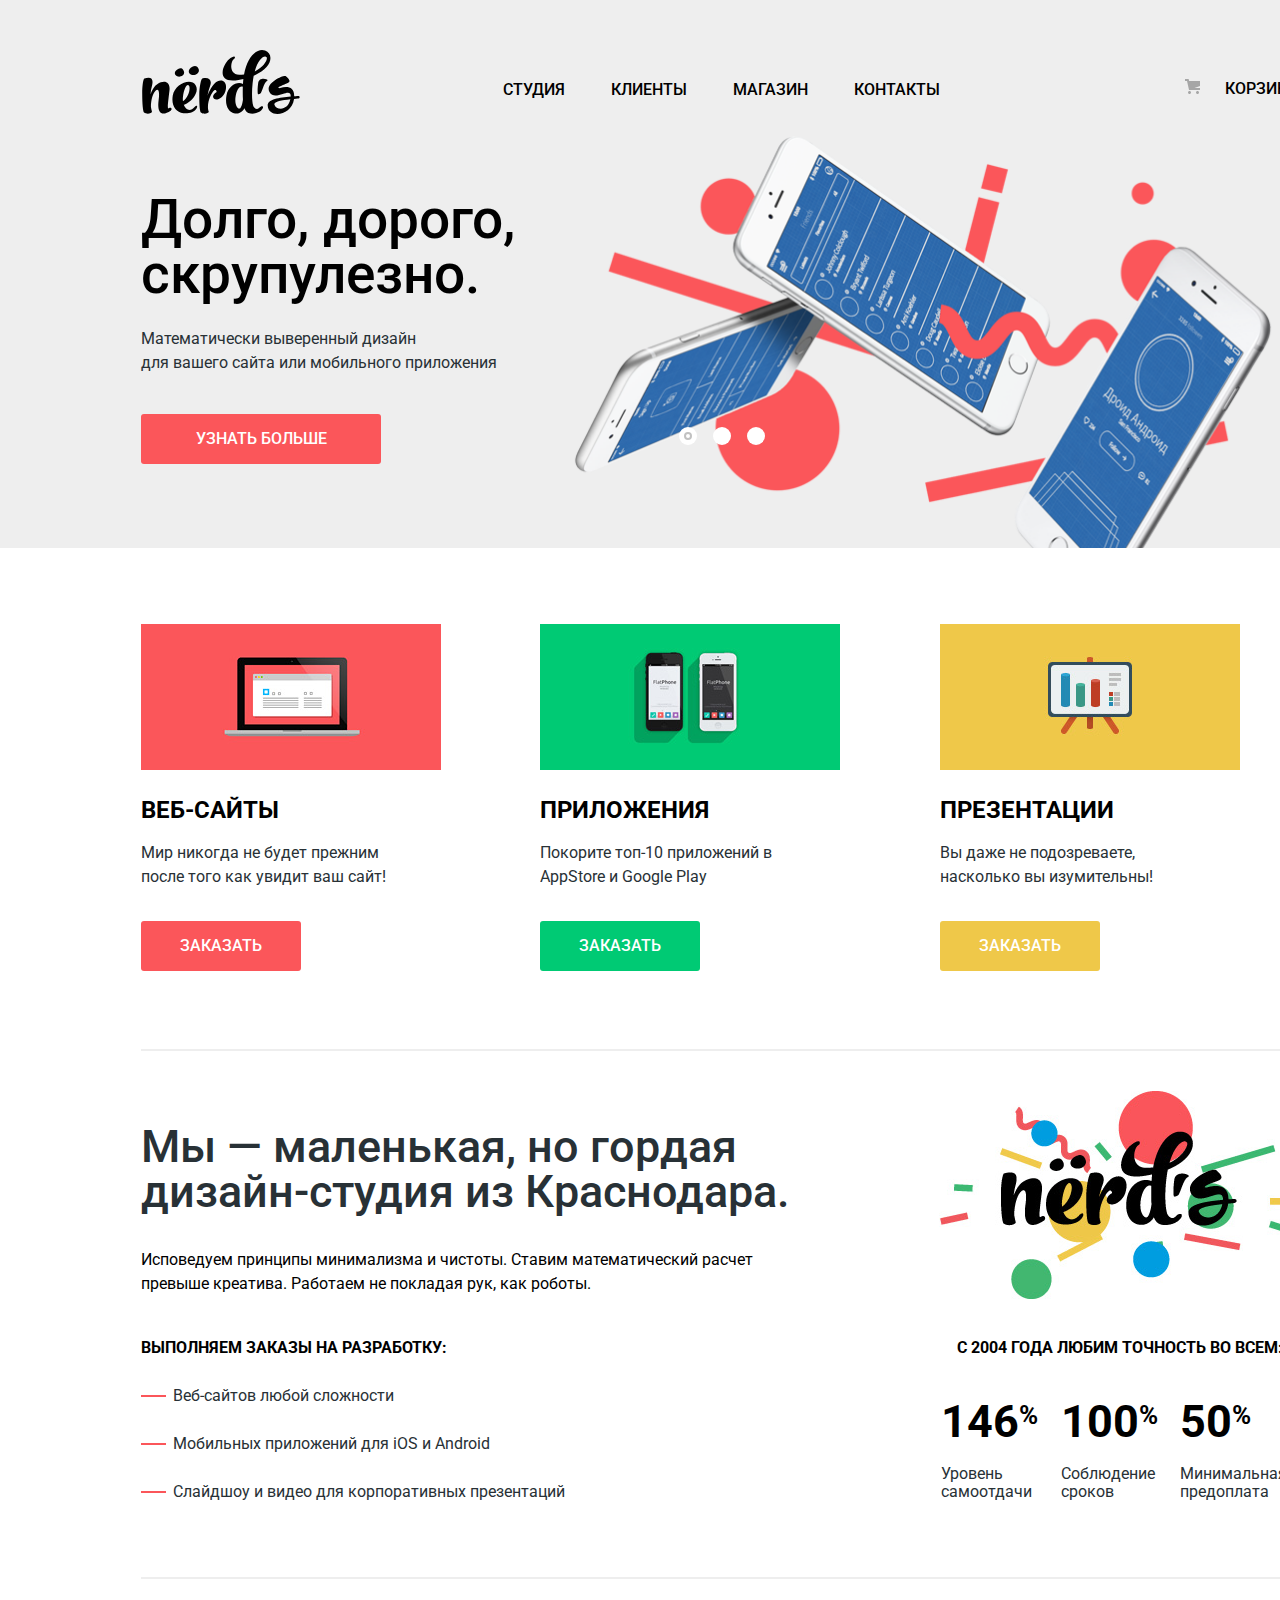
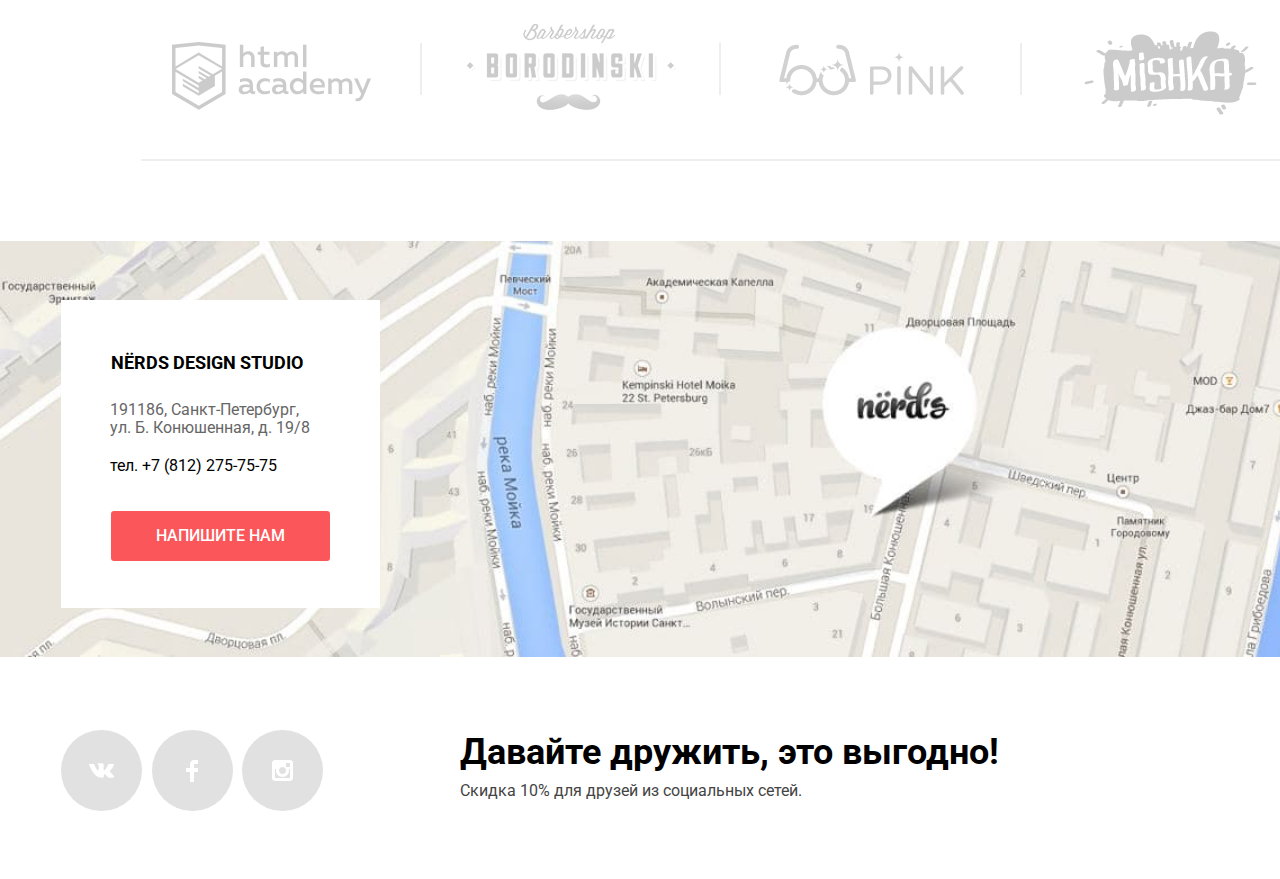
==== commit c9689c21: "окончательные правки" ====
--- a/index.html
+++ b/index.html
@@ -19,7 +19,7 @@
       <div class="main-container">
         <nav class="main-navigation wrapper">
           <a class="main-header-logo global-a" href="index.html">
-            <img class="global-img" src="./img/nerds-logo.svg" alt="NERDS logo" title="NERDS logo">
+            <img class="global-img" src="./img/nerds-logo.svg" alt="NERDS logo" title="NERDS logo" width="160" height="65">
           </a>
           <ul class="site-navigation global-ul">
             <li class="site-nav-item global-li"><a href="#" class="global-a" title="студия">студия</a></li>
@@ -74,17 +74,17 @@
           <li class="main-card-item main-card-cites global-li">
             <span class="main-card-cites-span">веб-сайты</span>
             <p class="main-card-cites-p">Мир никогда не будет прежним после того как увидит ваш сайт!</p>
-            <a type="button" class="button button-websites global-a">заказать</a>
+            <a class="button button-websites global-a">заказать</a>
           </li>
           <li class="main-card-item main-card-apps global-li">
             <span class="main-card-apps-span">приложения</span>
             <p class="main-card-apps-p">Покорите топ-10 приложений в AppStore и Google Play</p>
-            <a type="button" class="button button-apps global-a">заказать</a>
+            <a class="button button-apps global-a">заказать</a>
           </li>
           <li class="main-card-item main-card-presentation global-li">
             <span class="main-card-presentation-span">презентации</span>
             <p class="main-card-presentation-p">Вы даже не подозреваете, насколько вы изумительны!</p>
-            <a type="button" class="button button-presentation global-a">заказать</a>
+            <a class="button button-presentation global-a">заказать</a>
           </li>
         </ul>
       </section>
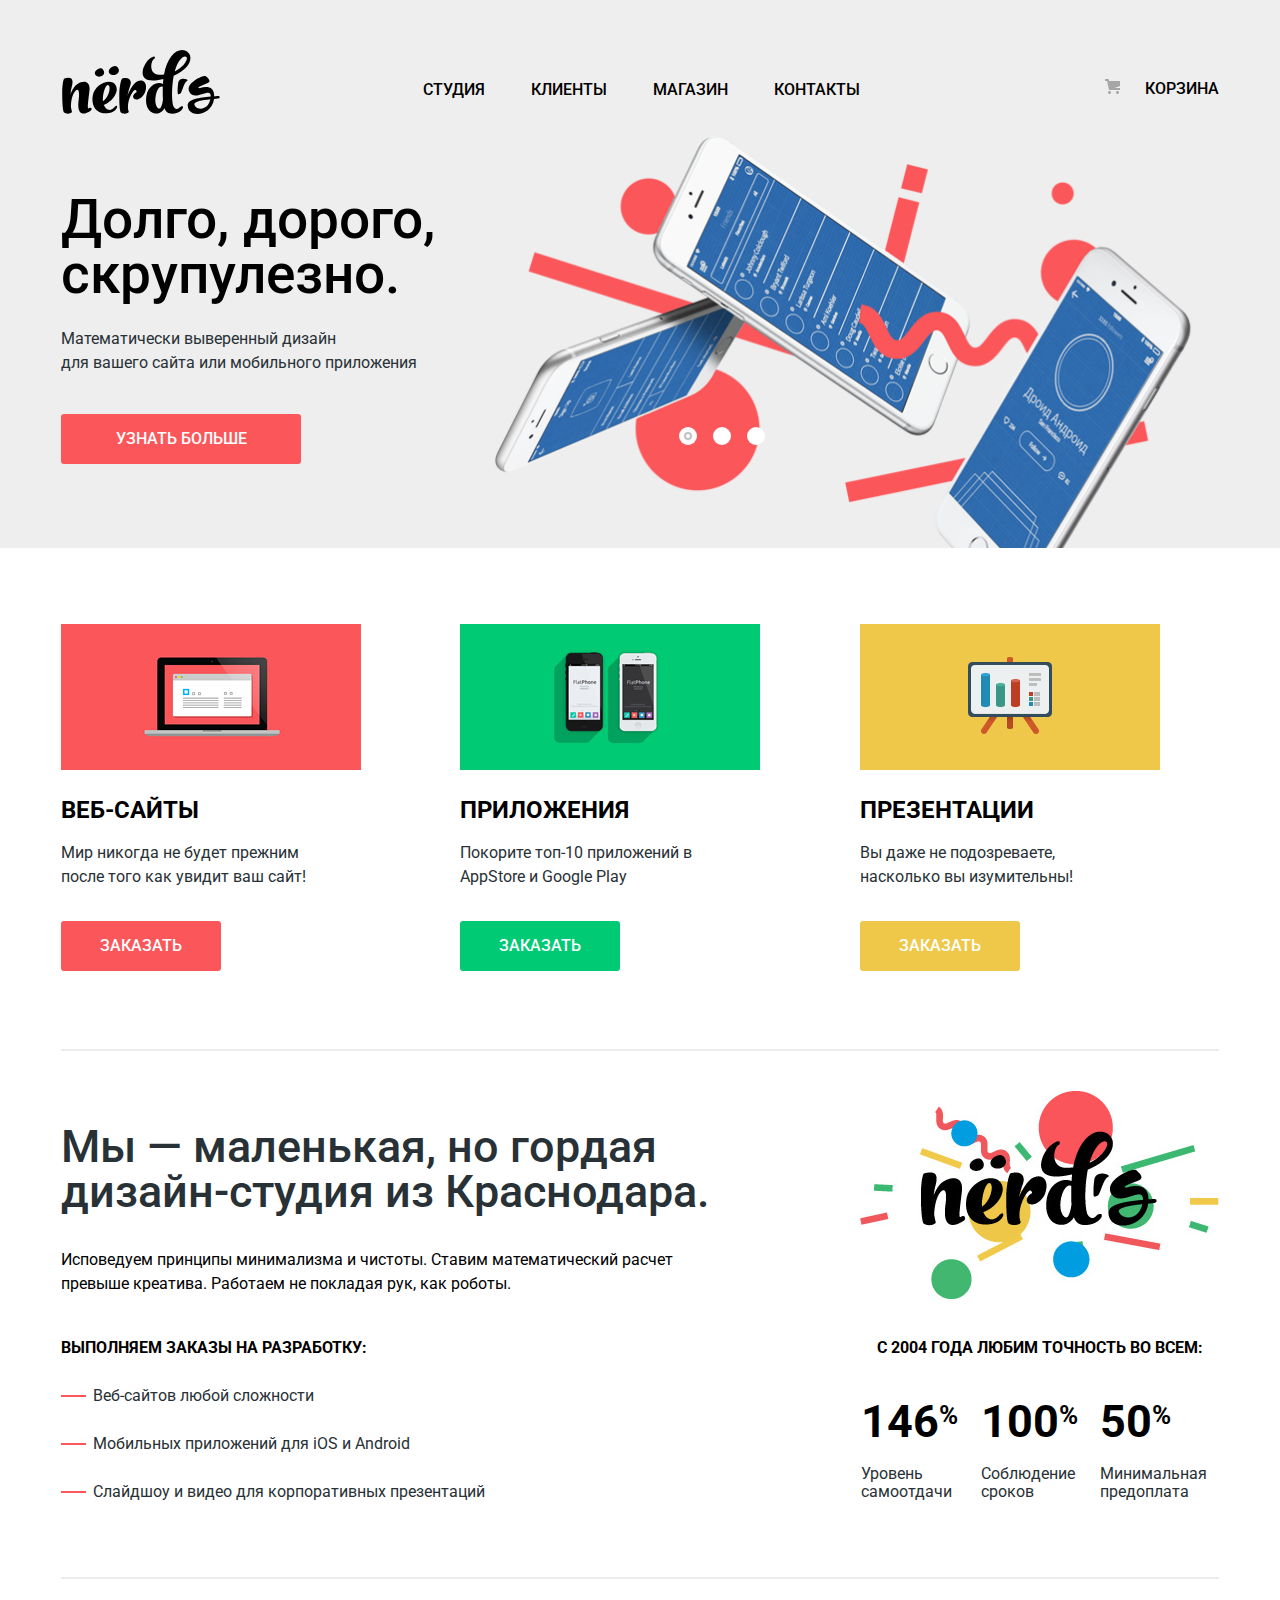
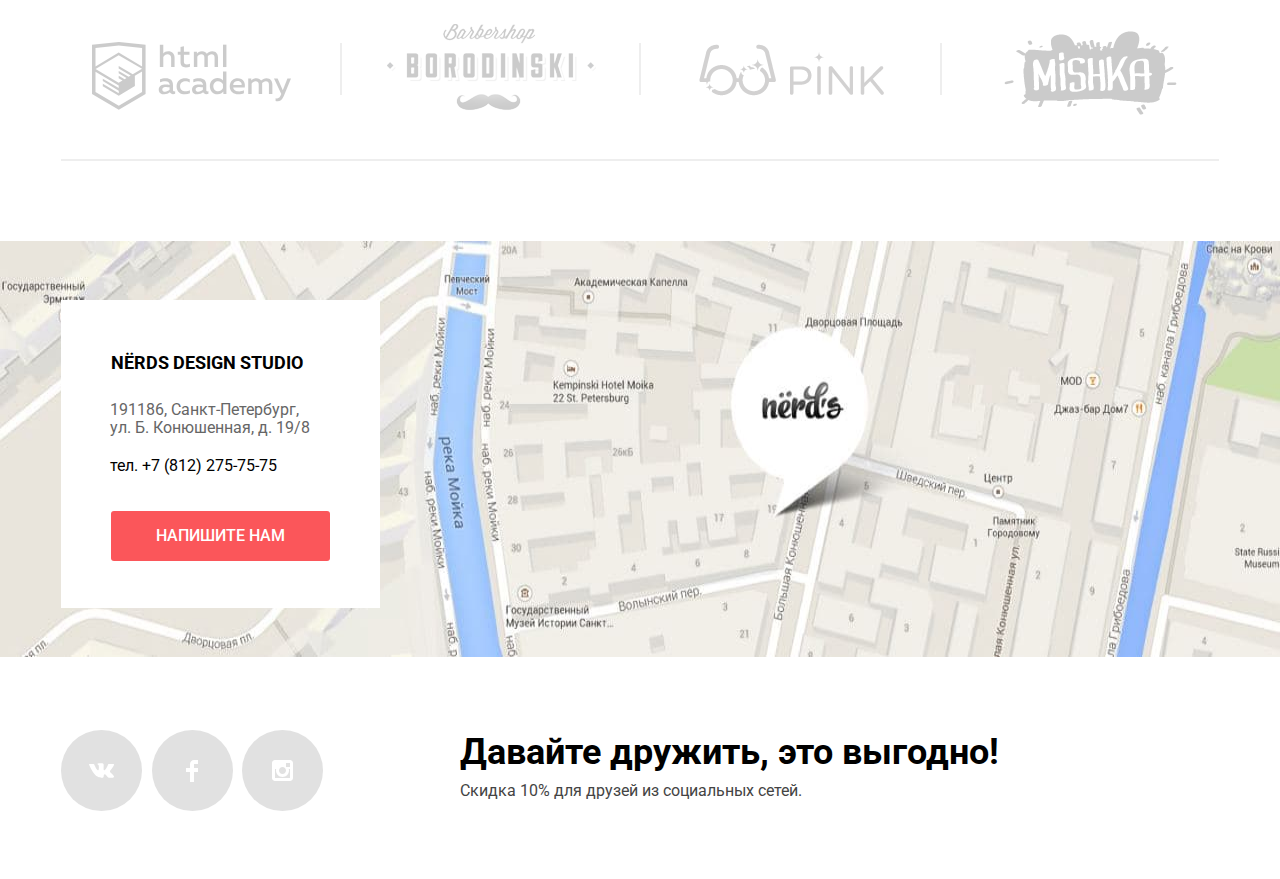
==== commit 00620afd: "final v. 1.0.3" ====
--- a/index.html
+++ b/index.html
@@ -196,7 +196,7 @@
         </li>
         <li class="global-li">
           <a class="footer-social-img global-a" href="#" title="Facebook">
-            <img class="global-img social-icon" src="img/Shape.svg" alt="social-logo" width="12" height="22">
+            <img class="global-img social-icon" src="img/fb-icon.svg" alt="social-logo" width="12" height="22">
           </a>
         </li>
         <li class="global-li">
--- a/css/style.min.css
+++ b/css/style.min.css
@@ -1 +1 @@
-@-webkit-keyframes bounce{0%{-webkit-transform:translate(-50%,-1000px);transform:translate(-50%,-1000px);opacity:30%}to{-webkit-transform:translate(-50%,-295px);transform:translate(-50%,-295px);opacity:1}}@keyframes bounce{0%{-webkit-transform:translate(-50%,-1000px);transform:translate(-50%,-1000px);opacity:30%}to{-webkit-transform:translate(-50%,-295px);transform:translate(-50%,-295px);opacity:1}}@-webkit-keyframes shake{0%,to{-webkit-transform:translate(-50%,-50%);transform:translate(-50%,-50%)}10%,30%,50%,70%,90%{-webkit-transform:translate(-51%,-50%);transform:translate(-51%,-50%)}20%,40%,60%,80%{-webkit-transform:translate(-49%,-50%);transform:translate(-49%,-50%)}}@keyframes shake{0%,to{-webkit-transform:translate(-50%,-50%);transform:translate(-50%,-50%)}10%,30%,50%,70%,90%{-webkit-transform:translate(-51%,-50%);transform:translate(-51%,-50%)}20%,40%,60%,80%{-webkit-transform:translate(-49%,-50%);transform:translate(-49%,-50%)}}:root{--basic-black:#000000;--light-black:#283136;--neutral-black:#231F20;--extra-light-pink:#FECDCE;--light-red:#FB565A;--basic-red:#E74246;--dark-red:#D7373B;--light-green:#00CA74;--basic-green:#00BC6C;--dark-green:#00AA62;--light-yellow:#EFC849;--basic-yellow:#EAB534;--dark-yellow:#E5A722;--light-gray:#EEEEEE;--basic-gray:#D7DCDE;--neutral-gray:#A6A6A6;--second-gray:#B4B9BB;--third-gray:#ABABAB;--fourth-gray:#CFCFCF;--extra-light-gray:#D5D5D5;--extra-basic-gray:#DBDBDB;--basic-extra-neutral-grey:#444444;--dark-gray:#4D4D4D;--extra-neutral-grey:#666666;--extra-neutral-light:#E1E1E1;--basic-white:#FFFFFF;--second-white:#F1F1F1;--extra-light:#DFDFDF;--light-shadow-black:rgba(0, 1, 1, 0.1);--basic-shadow-black:rgba(0, 1, 1, 0.25);--extra-shadow-black:rgba(0, 0, 0, 0.1);--extra-dark-shadow:rgba(0, 0, 0, 0.4);--basic-neutral-grey:rgba(255, 255, 255, 0.3)}.page-body{font-family:"Roboto",Arial,sans-serif;background-position:top center;background-repeat:no-repeat}.main-container,.wrapper{width:1440px;margin:0 auto}.wrapper{width:1158px}.global-a{text-decoration:none;color:var(--basic-black)}.global-ul{padding:0}.global-img{max-width:100%}.global-li{list-style-type:none}.hidden-heading,.hidden-input,.hidden-text{position:absolute;clip:rect(0 0 0 0);width:1px;height:1px;margin:-1px}.button,.button:active{text-transform:uppercase;border-radius:3px}.button{color:var(--basic-white);font-weight:500;font-style:normal;font-size:16px;line-height:18px;border-style:none;cursor:pointer}.button:active{outline:0}.button:focus{text-transform:uppercase;border-radius:3px}.fieldset{border:0;margin:0;padding:0}.legend{text-transform:uppercase;font-size:18px;font-style:normal;font-weight:700;line-height:30px}.main-header{background-color:var(--light-gray);margin:0 auto}.main-navigation{display:-webkit-box;display:-ms-flexbox;display:flex;-webkit-box-pack:justify;-ms-flex-pack:justify;justify-content:space-between;-webkit-box-align:center;-ms-flex-align:center;align-items:center;margin:0 auto;padding-top:49px}.catalog{padding-bottom:62px}.main-catalog{display:-ms-grid;display:grid;-ms-grid-columns:1fr 2fr;grid-template-columns:1fr 2fr}.filter-item{padding:0;margin:55px 100px 0 0}.fieldset-layouts{margin-top:54px}.fieldset-features{margin-top:25px}.fieldset-features,.fieldset-layouts{width:185px}.features-item:focus-within,.layouts-item:focus-within{outline:auto}.range-filter{width:260px;margin-top:47px}.range-controls{position:relative;height:41px;margin-bottom:15px;padding-top:39px;padding-right:20px;padding-left:20px;background-color:var(--second-white);border-radius:5px}.range-controls .scale{height:2px;background:var(--basic-gray)}.range-controls .bar{width:70%;height:2px;background:var(--light-green)}.range-controls .toggle{position:absolute;top:31px;left:0;width:4px;height:4px;padding:0;border:8px solid var(--basic-white);background-color:var(--third-gray);border-radius:50%;-webkit-box-shadow:0 2px 1px 0 var(--fourth-gray);box-shadow:0 2px 1px 0 var(--fourth-gray);cursor:pointer}.range-controls .toggle-min{left:18px}.range-controls .toggle-max{left:160px}.price-controls{display:-webkit-box;display:-ms-flexbox;display:flex;-webkit-box-pack:justify;-ms-flex-pack:justify;justify-content:space-between}.price-controls label{text-transform:uppercase;font-family:"Roboto","Arial",sans-serif;font-size:16px}.price-controls input{width:60px;padding:10px;margin-left:10px;text-align:center;color:var(--light-black);border:0;border-radius:5px;background:var(--second-white);font-family:inherit;font-size:inherit}.number{-moz-appearance:textfield}.features-list,.layouts-list{padding:2px 0 0 35px;font-size:16px;font-weight:400;line-height:19px}.layouts-item-radio+label::before{content:'';position:absolute;top:-6px;left:-35px;width:25px;height:25px;background-image:url(../img/radio-off.svg)}.layouts-item-radio:checked+label::after{content:'';position:absolute;top:2px;left:-27px;width:9px;height:9px;background-image:url(../img/oval.svg)}.features-list{display:-webkit-box;display:-ms-flexbox;display:flex;-webkit-box-orient:vertical;-webkit-box-direction:normal;-ms-flex-direction:column;flex-direction:column;-webkit-box-pack:justify;-ms-flex-pack:justify;justify-content:space-between}.features-item,.layouts-item{margin-bottom:21px}.features-item label,.layouts-item label{position:relative;display:block;cursor:pointer;-webkit-user-select:none;-moz-user-select:none;-ms-user-select:none;user-select:none}.features-item-checkbox+label::before{content:'';display:block;position:absolute;top:-4px;left:-36px;width:23px;height:23px;background-image:url(../img/checkbox.svg)}.features-item-checkbox:checked+label::before{content:'';display:block;position:absolute;top:-4px;left:-36px;width:23px;height:23px;background-image:url(../img/checkbox-checked.svg)}.features-item-checkbox:checked+label::after{content:'';position:absolute;top:-2px;left:-33px;width:21px;height:17px;background-image:url(../img/checked-new.svg);background-repeat:no-repeat;background-position:0 0;z-index:2}.features-item-checkbox:disabled+label::before{background-image:url(../img/checkbox.svg)}.features-item-checkbox:disabled+label::after{background-image:url(../img/checked-new.svg)}.features-item-checkbox:disabled:checked+label:before{background-image:url(../img/checkbox-checked.svg)}.layouts-item-radio:disabled+label::after,.layouts-item-radio:disabled+label::before,.layouts-item-radio:disabled:checked+label:before{cursor:default}.features-item-checkbox:focus+label::before,.features-item-checkbox:not(:disabled)+label::before,.features-item-checkbox:not(:disabled):checked+label::after,.layouts-item-radio+label::after,.layouts-item-radio+label::before,.layouts-item-radio:checked+label::after{opacity:40%}.features-item-checkbox+label:hover::before,.features-item-checkbox:checked+label:hover::after,.features-item-checkbox:focus+label:hover::before,.layouts-item-radio:not(:disabled)+label:hover::after,.layouts-item-radio:not(:disabled)+label:hover::before,.layouts-item-radio:not(:disabled):checked+label:hover::after{opacity:1}.features-item-checkbox:disabled+label,.layouts-item-radio:disabled+label{opacity:10%;cursor:default}.aside-button{border:0;width:260px;height:50px;text-align:center;background-color:var(--light-gray);font-size:16px;font-weight:500;line-height:18px;text-transform:uppercase;margin-top:15px}.aside-button:hover{background-color:var(--extra-light)}.aside-button:active{outline:0;background-color:var(--extra-light-gray);-webkit-box-shadow:inset 0 3px 0 var(--light-shadow-black);box-shadow:inset 0 3px 0 var(--light-shadow-black)}.aside-button:active span{opacity:30%}.sorting,.sorting-list{display:-webkit-box;display:-ms-flexbox;display:flex}.sorting{-webkit-box-pack:justify;-ms-flex-pack:justify;justify-content:space-between;margin-top:45px;margin-left:13px}.sorting span{font-size:18px;font-weight:700;line-height:30px;text-transform:uppercase;-ms-flex-item-align:center;-ms-grid-row-align:center;align-self:center}.sorting-list{-webkit-box-align:center;-ms-flex-align:center;align-items:center}.sorting-nav{padding:0;margin-left:25px;font-size:14px;font-weight:400;line-height:18px;text-transform:uppercase;color:var(--basic-black);opacity:30%}.sorting-nav:hover{opacity:60%}.sorting-arrows a{width:11px;height:10px}.arrow-state svg,.arrow-state:hover svg{fill:var(--neutral-gray);opacity:20%}.arrow-state:hover svg,.sorting-nav:active{opacity:1}.arrow-state:active svg,.arrow-state:focus svg{fill:var(--neutral-black)}.down{margin-left:47px}.up{margin-left:18px}.prod-list{display:-webkit-box;display:-ms-flexbox;display:flex;-ms-flex-wrap:wrap;flex-wrap:wrap;margin-top:37px;margin-left:13px}.card{position:relative;margin-bottom:27px;width:47%}.card:focus{outline:auto}.card:hover{-webkit-box-shadow:0 6px 15px var(--basic-shadow-black);box-shadow:0 6px 15px var(--basic-shadow-black);border-radius:0 0 5px 5px}.card:focus-within{-webkit-box-shadow:0 6px 15px var(--basic-shadow-black);box-shadow:0 6px 15px var(--basic-shadow-black);border-radius:0 0 5px 5px}.card-left{margin-right:3%}.card-right{margin-left:3%}.card img,.card-hover{border-radius:0 0 5px 5px}.card img{border:1px solid var(--extra-shadow-black)}.card::before{content:'';background-image:url(../img/card-before.svg);display:block;width:100%;height:40px;opacity:.3;border-right:2px solid var(--extra-shadow-black);border-radius:3px 3px 0 0}.card img:hover+.card-hover,.card-hover:hover,.card:hover::before{opacity:1;-webkit-transition:all ease .5s;-o-transition:all ease .5s;transition:all ease .5s}.card-hover{display:-webkit-box;display:-ms-flexbox;display:flex;-webkit-box-orient:vertical;-webkit-box-direction:normal;-ms-flex-direction:column;flex-direction:column;-webkit-box-align:center;-ms-flex-align:center;align-items:center;position:absolute;bottom:0;left:0;width:359px;height:231px;background-color:var(--light-gray);opacity:0;-webkit-box-sizing:content-box;box-sizing:content-box}.card-hover:hover{cursor:pointer}.card-hover:focus-within{opacity:1}.card-hover h3{margin:26px 0 0;font-weight:700;font-size:18px}.card-hover a{padding-top:4px}.card-hover a:hover{color:var(--light-red)}.card-hover a:active{color:var(--basic-black);opacity:30%;-webkit-box-shadow:inset 0 3px 0 var(--light-shadow-black);box-shadow:inset 0 3px 0 var(--light-shadow-black)}.card-hover span{margin-top:16px;text-align:center;height:37px;overflow:auto}.sedona-span{width:177px}.pink-span{width:227px}.barbershop-span{width:166px}.mishka-span{width:138px}.aplus-span{width:213px}.kvast-span{width:208px}.page-select-item,.page-select-list{display:-webkit-box;display:-ms-flexbox;display:flex}.page-select-list{margin:22px 0 60px 11px}.page-select-item{-webkit-box-align:center;-ms-flex-align:center;align-items:center;-webkit-box-pack:center;-ms-flex-pack:center;justify-content:center;min-width:50px;height:50px;border-radius:3px;font-size:16px;font-weight:500;line-height:18px;background-color:var(--light-gray);cursor:pointer;overflow:hidden}.page-select-list li:nth-child(n+2){margin-left:12px}.selector-buttons:hover{background-color:var(--extra-light)}.selector-buttons:active{border:0;background-color:var(--extra-light-gray);-webkit-box-shadow:inset 0 3px 0 var(--light-shadow-black);box-shadow:inset 0 3px 0 var(--light-shadow-black)}.selector-buttons:active a{opacity:30%}.next,.site-nav-item a{text-transform:uppercase}.next{width:260px;height:50px}.selected{background-color:var(--basic-white);border:3px solid var(--extra-basic-gray);height:44px;min-width:44px}.selected:active{width:50px;height:50px;border:0}.main-header-logo{-ms-flex-item-align:start;align-self:flex-start}.main-header-logo:hover img{opacity:70%}.main-header-logo:active img{opacity:30%}.main-heading{font-size:55px;line-height:55px;font-style:normal;font-weight:500;letter-spacing:0;text-align:center;margin:0;padding-bottom:108px;padding-top:8px;background-color:var(--light-gray)}.site-navigation{display:-webkit-box;display:-ms-flexbox;display:flex;-ms-flex-wrap:wrap;flex-wrap:wrap;-webkit-box-pack:justify;-ms-flex-pack:justify;justify-content:space-between;width:437px;margin:0 auto;padding-top:12px;padding-right:43px;-webkit-box-align:center;-ms-flex-align:center;align-items:center}.catalog-nav{padding-top:6px}.site-nav-item a{font-weight:500;font-size:16px;line-height:30px;color:var(--basic-black);display:block}.cart:hover,.site-nav-item a:hover{color:var(--light-red)}.cart:active,.site-nav-item a:active{opacity:30%;color:var(--basic-black);font-weight:500}.active{border-bottom:2px solid var(--light-red);padding-bottom:16px;padding-top:20px}.cart{display:block;text-transform:uppercase;padding-top:11px;font-weight:500;font-size:16px;line-height:30px}.cart-catalog{padding-top:8px}.cart::before{content:url(../img/cart-icon.svg);margin-right:25px}.slider-section{background-color:var(--light-gray)}.slider{position:relative}.slide,.slider-info{display:-webkit-box;display:-ms-flexbox;display:flex}.slide{width:1158px;margin:0 auto}.slider-info{-webkit-box-orient:vertical;-webkit-box-direction:normal;-ms-flex-direction:column;flex-direction:column;padding-top:74px}.slider-info span{font-weight:500;font-size:55px;line-height:55px}.slider-info p{font-size:16px;font-weight:400;line-height:24px;padding-top:25px;margin:0;color:var(--light-black);max-width:358px}.slide-hidden{display:none}.button-slider{display:-webkit-box;display:-ms-flexbox;display:flex;-ms-flex-wrap:wrap;flex-wrap:wrap;-webkit-box-align:center;-ms-flex-align:center;align-items:center;-webkit-box-pack:center;-ms-flex-pack:center;justify-content:center;-webkit-box-sizing:border-box;box-sizing:border-box;max-width:240px;padding:16px 54px;background-color:var(--light-red);margin-top:39px}.button-slider:hover{background-color:var(--basic-red)}.button-slider:active{background-color:var(--dark-red);color:var(--basic-neutral-grey);-webkit-box-shadow:inset 0 3px 0 var(--light-shadow-black);box-shadow:inset 0 3px 0 var(--light-shadow-black)}.slider-radio{position:absolute;left:678px;bottom:100px;text-align:center;display:block;width:88px}.slider-radio-button{position:relative;width:18px;height:18px;border-radius:50%;border:0;background-color:var(--basic-white)}.slider-radio-button:nth-child(n+2){margin-left:12px}.slider-radio-button:hover{cursor:pointer}.slider-radio-button:active{outline:0}.first-slide::before,.second-slide::before,.third-slide::before{content:'';position:absolute;top:4.85px;left:4.85px;width:8px;height:8px;background-image:url(../img/ellipse.svg)}.second-slide::before,.third-slide::before{visibility:hidden}.main-card-list::after{content:'';position:absolute;left:0;bottom:0;display:block;width:100%;height:2px;background-color:var(--light-gray)}.main-card-list{position:relative;display:-ms-grid;display:grid;-ms-grid-columns:1fr 1fr 1fr;grid-template-columns:1fr 1fr 1fr;-ms-grid-rows:1fr;grid-template-rows:1fr;padding-left:0;padding-bottom:80px;padding-top:76px}.main-card-list>:nth-child(1){-ms-grid-row:1;-ms-grid-column:1}.main-card-list>:nth-child(2){-ms-grid-row:1;-ms-grid-column:2}.main-card-list>:nth-child(3){-ms-grid-row:1;-ms-grid-column:3}.main-card-cites img{padding-bottom:23px}.main-card-apps{margin-left:13px}.main-card-apps img,.main-card-presentation img{padding-bottom:22px}.main-card-presentation{padding-left:27px}.main-card-item,.main-card-item img{width:300px}.main-card-apps-span::before,.main-card-cites-span::before,.main-card-presentation-span::before{content:'';display:block;width:300px;height:146px;margin-bottom:25px}.main-card-cites-span::before{background-image:url(../img/illustration-1.png);background-color:var(--light-red)}.main-card-apps-span::before{background-image:url(../img/illustration-2.png);background-color:var(--light-green)}.main-card-presentation-span::before{background-image:url(../img/illustration-3.png);background-color:var(--light-yellow)}.main-card-item span{font-weight:700;font-style:normal;font-size:24px;line-height:30px;text-transform:uppercase}.main-card-item p{font-weight:400;font-style:normal;font-size:16px;line-height:24px;color:var(--light-black);overflow:auto}.main-card-cites-p{max-width:250px}.main-card-apps-p{max-width:234px}.main-card-presentation-p{max-width:215px}.button-apps,.button-presentation,.button-websites{display:-webkit-box;display:-ms-flexbox;display:flex;-ms-flex-wrap:wrap;flex-wrap:wrap;-webkit-box-align:center;-ms-flex-align:center;align-items:center;-webkit-box-pack:center;-ms-flex-pack:center;justify-content:center;-webkit-box-sizing:border-box;box-sizing:border-box;background-color:var(--light-red);max-width:160px;padding:16px 5px;margin-top:32px}.button-websites:hover{background-color:var(--basic-red)}.button-websites:active{background-color:var(--dark-red);color:var(--basic-neutral-grey);-webkit-box-shadow:inset 0 3px 0 var(--light-shadow-black);box-shadow:inset 0 3px 0 var(--light-shadow-black)}.button-apps,.button-presentation{background-color:var(--light-green)}.button-apps:hover{background-color:var(--basic-green)}.button-apps:active{background-color:var(--dark-green);color:var(--basic-neutral-grey);-webkit-box-shadow:inset 0 3px 0 var(--light-shadow-black);box-shadow:inset 0 3px 0 var(--light-shadow-black)}.button-presentation{background-color:var(--light-yellow)}.button-presentation:hover{background-color:var(--basic-yellow)}.button-presentation:active{background-color:var(--dark-yellow);color:var(--basic-neutral-grey);-webkit-box-shadow:inset 0 3px 0 var(--light-shadow-black);box-shadow:inset 0 3px 0 var(--light-shadow-black)}.button-cards{background-color:var(--light-red);width:200px;height:50px;margin-top:33px}.button-cards:hover{background-color:var(--basic-red)}.button-cards:active{background-color:var(--dark-red);-webkit-box-shadow:inset 0 3px 0 var(--light-shadow-black);box-shadow:inset 0 3px 0 var(--light-shadow-black)}.description{padding-top:73px}.description-section{display:-ms-grid;display:grid;-ms-grid-columns:2fr 1fr;grid-template-columns:2fr 1fr}.description span{font-weight:500;font-size:45px;line-height:45px;padding-top:4px;color:var(--light-black)}.description p{font-weight:400;margin:0;padding-top:34px;max-width:616px}.description p,.orders span,.orders-list{font-size:16px;line-height:24px}.orders span{font-weight:700;padding-top:10px;text-transform:uppercase}.orders-list{font-weight:400;padding-left:0;padding-top:8px}.orders-list-item{display:-webkit-box;display:-ms-flexbox;display:flex;-webkit-box-align:center;-ms-flex-align:center;align-items:center;color:var(--light-black)}.orders-list-item:nth-child(n+2){padding-top:24px}.orders-list-item::before{content:'';display:block;width:25px;height:2px;background-color:var(--light-red);margin-right:7px}.advantages-img{margin-top:40px;margin-bottom:37px;margin-left:26px;width:360px;height:208px;background-color:var(--light-gray);background-image:url(../img/nerds-illustration.png);background:center/100% no-repeat url(../img/nerds-illustration.png) var(--light-gray)}.advantages-since{font-weight:700;font-size:16px;line-height:24px;padding-left:44px;text-transform:uppercase}.advantages-list{display:-ms-grid;display:grid;-ms-grid-columns:1fr 1fr 1fr;grid-template-columns:1fr 1fr 1fr}.advantages-list-item{font-size:45px;font-style:normal;font-weight:700;line-height:64px;padding-top:14px;overflow:hidden}.dedication-level{padding-left:28px}.deadlines{padding-left:19px}.prepayment{padding-left:10px}.percents{font-size:26px;font-weight:700;line-height:40px;vertical-align:text-top}.advantages-info{font-size:16px;font-weight:400;line-height:18px;margin:0;padding-top:11px;color:var(--light-black)}.adv-list-p,.submit-form p{margin:0}.wrapper-logo::after,.wrapper-logo::before{content:'';display:block;width:100%;height:2px;background-color:var(--light-gray)}.wrapper-logo::before{margin-top:57px}.wrapper-logo::after{margin-bottom:80px}.logo-list{display:-webkit-box;display:-ms-flexbox;display:flex;margin:0}.logo-list li:nth-child(n+2)::before{content:'';display:block;margin:64px 0;width:2px;height:52px;background-color:var(--light-gray)}.logo-item{display:-webkit-box;display:-ms-flexbox;display:flex;-webkit-box-align:center;-ms-flex-align:center;align-items:center;width:-webkit-fit-content;width:-moz-fit-content;width:fit-content}.logo-item img{opacity:20%}.logo-item img:hover{opacity:1}.logo-item img:active{opacity:10%}.academy-img{padding:17px 49px 0 31px}.borodinski-img{padding:4px 43px 0 45px}.pink-img{padding:5px 56px 0 58px}.mishka-img{padding-left:62px;padding-top:11px}.map,.map iframe{width:100%;height:416px}.map{background-color:var(--basic-gray);position:relative}.map iframe{position:absolute;top:0;left:0;z-index:2}.map img{max-width:1440px;width:1440px;margin:0 auto;display:block;z-index:-1}.map-info-text{display:-webkit-box;display:-ms-flexbox;display:flex;-webkit-box-orient:vertical;-webkit-box-direction:normal;-ms-flex-direction:column;flex-direction:column;-webkit-box-sizing:border-box;box-sizing:border-box;min-width:319px;min-height:308px;background-color:var(--basic-white);position:absolute;top:-357px;left:0;z-index:3}.map-info-text span{font-size:18px;font-weight:700;line-height:30px;padding-top:48px;padding-left:50px}.map-info-text address{padding-top:23px;padding-left:49px;color:var(--extra-neutral-grey);font-size:16px;font-style:normal;font-weight:400;line-height:18px}.map .wrapper,.popup-center{position:relative}.popup{position:fixed;top:50%;left:50%;-webkit-transform:translate(-50%,-50%);-ms-transform:translate(-50%,-50%);transform:translate(-50%,-50%);-ms-flex-wrap:wrap;flex-wrap:wrap;margin:0 auto;width:960px;height:590px;background-color:var(--basic-white);-webkit-box-shadow:0 20px 40px var(--extra-dark-shadow);box-shadow:0 20px 40px var(--extra-dark-shadow);display:none;z-index:5}.popup-visible{-webkit-animation:bounce 2s;animation:bounce 2s}.popup-nojs,.popup-visible{display:-webkit-box;display:-ms-flexbox;display:flex}.popup-error{-webkit-animation:shake .5s;animation:shake .5s}.contacts-phone{line-height:57px}.button-popup{display:-webkit-box;display:-ms-flexbox;display:flex;-ms-flex-wrap:wrap;flex-wrap:wrap;-webkit-box-align:center;-ms-flex-align:center;align-items:center;-webkit-box-pack:center;-ms-flex-pack:center;justify-content:center;-webkit-box-sizing:border-box;box-sizing:border-box;max-width:219px;padding:16px 5px;background-color:var(--light-red);cursor:pointer;margin-top:17px;margin-left:50px}.button-popup:hover{background-color:var(--basic-red)}.button-popup:active{background-color:var(--dark-red);-webkit-box-shadow:inset 0 3px 0 var(--light-shadow-black);box-shadow:inset 0 3px 0 var(--light-shadow-black)}.button-close{position:absolute;width:21px;height:21px;top:78px;right:90px;cursor:pointer;border:0;background-color:var(--basic-white)}.button-close:active{outline:0}.button-close::after,.button-close::before{content:'';position:absolute;height:4px;width:100%;top:48%;left:0;background-color:var(--extra-light-pink);overflow:hidden}.button-close::before{-webkit-transform:rotateZ(-45deg);-ms-transform:rotate(-45deg);transform:rotateZ(-45deg)}.button-close::after{-webkit-transform:rotateZ(45deg);-ms-transform:rotate(45deg);transform:rotateZ(45deg)}.button-close:hover::after,.button-close:hover::before{background-color:var(--light-red)}.button-close:active::after,.button-close:active::before{opacity:10%}.wrapper-popup{width:760px;margin:0 auto}.popup-main,.wrapper-popup{display:-webkit-box;display:-ms-flexbox;display:flex;-webkit-box-orient:vertical;-webkit-box-direction:normal;-ms-flex-direction:column;flex-direction:column;-webkit-box-pack:justify;-ms-flex-pack:justify;justify-content:space-between}.popup-heading{-ms-flex-item-align:start;align-self:flex-start;font-size:45px;font-weight:700;line-height:53px;margin:0;padding-top:63px}.submit-form{display:-webkit-box;display:-ms-flexbox;display:flex;-ms-flex-wrap:wrap;flex-wrap:wrap;-webkit-box-pack:justify;-ms-flex-pack:justify;justify-content:space-between;padding-bottom:82px}.popup-data label,.popup-text label{display:block;font-size:16px;font-weight:700;line-height:18px;margin-bottom:9px}.popup-text label{margin-top:35px;margin-bottom:6px}.popup-data input{width:322px;height:12px;padding:16px 14px 16px 16px;border-radius:2px;border:2px solid var(--basic-gray)}.popup-data input::-webkit-input-placeholder,.user-comment::-webkit-input-placeholder{color:var(--basic-extra-neutral-grey);opacity:50%}.popup-data input::-moz-placeholder,.user-comment::-moz-placeholder{color:var(--basic-extra-neutral-grey);opacity:50%}.popup-data input:-ms-input-placeholder{color:var(--basic-extra-neutral-grey);opacity:50%}.popup-data input::-ms-input-placeholder,.user-comment::-ms-input-placeholder{color:var(--basic-extra-neutral-grey);opacity:50%}.popup-data input::placeholder,.user-comment::placeholder{color:var(--basic-extra-neutral-grey);opacity:50%}.popup-data input:focus::-webkit-input-placeholder,.user-comment:focus::-webkit-input-placeholder{color:var(--basic-extra-neutral-grey);opacity:1}.popup-data input:focus::-moz-placeholder,.user-comment:focus::-moz-placeholder{color:var(--basic-extra-neutral-grey);opacity:1}.popup-data input:focus:-ms-input-placeholder,.user-comment:focus:-ms-input-placeholder{color:var(--basic-extra-neutral-grey);opacity:1}.popup-data input:focus::-ms-input-placeholder,.user-comment:focus::-ms-input-placeholder{color:var(--basic-extra-neutral-grey);opacity:1}.popup-data input:focus::placeholder,.user-comment:focus::placeholder{color:var(--basic-extra-neutral-grey);opacity:1}.js-email:invalid{border:2px solid var(--basic-red);color:var(--basic-red)}.user-comment{border-radius:2px;border:2px solid var(--basic-gray);width:738px;height:98px;padding-top:16px;padding-left:16px;resize:none}.user-comment:-ms-input-placeholder{color:var(--basic-extra-neutral-grey);opacity:50%}.popup-data input:hover,.user-comment:hover{border:2px solid var(--second-gray)}.popup-data .invalid{border:2px solid var(--basic-red)}.popup-data .invalid::-webkit-input-placeholder{color:var(--basic-red)}.popup-data .invalid::-moz-placeholder{color:var(--basic-red)}.popup-data .invalid:-ms-input-placeholder{color:var(--basic-red)}.popup-data .invalid::-ms-input-placeholder{color:var(--basic-red)}.popup-data .invalid::placeholder{color:var(--basic-red)}.popup-data input:focus,.user-comment:focus{border-radius:3px;color:var(--basic-extra-neutral-grey);border:2px solid var(--basic-black)}.button-submit{width:259px;height:50px;background-color:var(--light-red);margin-top:47px}.button-submit:hover{background-color:var(--basic-red)}.button-submit:active{background-color:var(--dark-red);color:var(--basic-neutral-grey);-webkit-box-shadow:inset 0 3px 0 var(--light-shadow-black);box-shadow:inset 0 3px 0 var(--light-shadow-black)}.main-footer{display:-ms-grid;display:grid;-ms-grid-columns:1fr 2fr;grid-template-columns:1fr 2fr;height:217px;margin-top:5px}.footer-social-list{-ms-flex-wrap:wrap;flex-wrap:wrap;-webkit-box-pack:justify;-ms-flex-pack:justify;justify-content:space-between;width:262px;margin:68px 0}.footer-social-img,.footer-social-list,.footer-text{display:-webkit-box;display:-ms-flexbox;display:flex}.footer-social-img{-webkit-box-align:center;-ms-flex-align:center;align-items:center;-webkit-box-pack:center;-ms-flex-pack:center;justify-content:center;width:81px;height:81px;background:-webkit-gradient(linear,left bottom,left top,from(var(--extra-neutral-light)),to(var(--extra-neutral-light))),var(--basic-white);background:-o-linear-gradient(bottom,var(--extra-neutral-light),var(--extra-neutral-light)),var(--basic-white);background:linear-gradient(0deg,var(--extra-neutral-light),var(--extra-neutral-light)),var(--basic-white);border-radius:50%}.footer-social-img:hover{background:-webkit-gradient(linear,left bottom,left top,from(var(--basic-red)),to(var(--basic-red))),var(--basic-white);background:-o-linear-gradient(bottom,var(--basic-red),var(--basic-red)),var(--basic-white);background:linear-gradient(0deg,var(--basic-red),var(--basic-red)),var(--basic-white);cursor:pointer}.footer-social-img:active{background:-webkit-gradient(linear,left bottom,left top,from(var(--dark-red)),to(var(--dark-red))),var(--basic-white);background:-o-linear-gradient(bottom,var(--dark-red),var(--dark-red)),var(--basic-white);background:linear-gradient(0deg,var(--dark-red),var(--dark-red)),var(--basic-white);-webkit-box-shadow:inset 0 3px 0 var(--light-shadow-black);box-shadow:inset 0 3px 0 var(--light-shadow-black)}.footer-social-img:active>.social-icon{opacity:30%}.footer-text{-webkit-box-orient:vertical;-webkit-box-direction:normal;-ms-flex-direction:column;flex-direction:column;padding-left:13px}.footer-text p{margin:72px 0 0;font-size:36px;font-weight:700;line-height:36px}.footer-text span{margin-top:10px;font-size:16px;font-weight:400;line-height:22px;color:var(--basic-extra-neutral-grey)}
+@-webkit-keyframes bounce{0%{-webkit-transform:translate(-50%,-1000px);transform:translate(-50%,-1000px);opacity:30%}to{-webkit-transform:translate(-50%,-295px);transform:translate(-50%,-295px);opacity:1}}@keyframes bounce{0%{-webkit-transform:translate(-50%,-1000px);transform:translate(-50%,-1000px);opacity:30%}to{-webkit-transform:translate(-50%,-295px);transform:translate(-50%,-295px);opacity:1}}@-webkit-keyframes shake{0%,to{-webkit-transform:translate(-50%,-50%);transform:translate(-50%,-50%)}10%,30%,50%,70%,90%{-webkit-transform:translate(-51%,-50%);transform:translate(-51%,-50%)}20%,40%,60%,80%{-webkit-transform:translate(-49%,-50%);transform:translate(-49%,-50%)}}@keyframes shake{0%,to{-webkit-transform:translate(-50%,-50%);transform:translate(-50%,-50%)}10%,30%,50%,70%,90%{-webkit-transform:translate(-51%,-50%);transform:translate(-51%,-50%)}20%,40%,60%,80%{-webkit-transform:translate(-49%,-50%);transform:translate(-49%,-50%)}}:root{--basic-black:#000000;--light-black:#283136;--neutral-black:#231F20;--extra-light-pink:#FECDCE;--light-red:#FB565A;--basic-red:#E74246;--dark-red:#D7373B;--light-green:#00CA74;--basic-green:#00BC6C;--dark-green:#00AA62;--light-yellow:#EFC849;--basic-yellow:#EAB534;--dark-yellow:#E5A722;--light-gray:#EEEEEE;--basic-gray:#D7DCDE;--neutral-gray:#A6A6A6;--second-gray:#B4B9BB;--third-gray:#ABABAB;--fourth-gray:#CFCFCF;--extra-light-gray:#D5D5D5;--extra-basic-gray:#DBDBDB;--basic-extra-neutral-grey:#444444;--dark-gray:#4D4D4D;--extra-neutral-grey:#666666;--extra-neutral-light:#E1E1E1;--basic-white:#FFFFFF;--second-white:#F1F1F1;--extra-light:#DFDFDF;--light-shadow-black:rgba(0, 1, 1, 0.1);--basic-shadow-black:rgba(0, 1, 1, 0.25);--extra-shadow-black:rgba(0, 0, 0, 0.1);--extra-dark-shadow:rgba(0, 0, 0, 0.4);--basic-neutral-grey:rgba(255, 255, 255, 0.3)}.page-body{font-family:"Roboto",Arial,sans-serif;background-position:top center;background-repeat:no-repeat}.main-container{width:100%;max-width:1440px;margin:0 auto}.wrapper{width:1158px;margin:0 auto}.global-a{text-decoration:none;color:var(--basic-black)}.global-ul{padding:0}.global-img{max-width:100%}.global-li{list-style-type:none}.hidden-heading,.hidden-input,.hidden-text{position:absolute;clip:rect(0 0 0 0);width:1px;height:1px;margin:-1px}.button,.button:active{text-transform:uppercase;border-radius:3px}.button{color:var(--basic-white);font-weight:500;font-style:normal;font-size:16px;line-height:18px;border-style:none;cursor:pointer}.button:active{outline:0}.button:focus{text-transform:uppercase;border-radius:3px}.fieldset{border:0;margin:0;padding:0}.legend{text-transform:uppercase;font-size:18px;font-style:normal;font-weight:700;line-height:30px}.main-header{background-color:var(--light-gray);margin:0 auto}.main-navigation{display:-webkit-box;display:-ms-flexbox;display:flex;-webkit-box-pack:justify;-ms-flex-pack:justify;justify-content:space-between;-webkit-box-align:center;-ms-flex-align:center;align-items:center;margin:0 auto;padding-top:49px}.catalog{padding-bottom:62px}.main-catalog{display:-ms-grid;display:grid;-ms-grid-columns:1fr 2fr;grid-template-columns:1fr 2fr}.filter-item{padding:0;margin:55px 100px 0 0}.fieldset-layouts{margin-top:54px}.fieldset-features{margin-top:25px}.fieldset-features,.fieldset-layouts{width:185px}.features-item:focus-within,.layouts-item:focus-within{outline:auto}.range-filter{width:260px;margin-top:47px}.range-controls{position:relative;height:41px;margin-bottom:15px;padding-top:39px;padding-right:20px;padding-left:20px;background-color:var(--second-white);border-radius:5px}.range-controls .scale{height:2px;background:var(--basic-gray)}.range-controls .bar{width:70%;height:2px;background:var(--light-green)}.range-controls .toggle{position:absolute;top:31px;left:0;width:4px;height:4px;padding:0;border:8px solid var(--basic-white);background-color:var(--third-gray);border-radius:50%;-webkit-box-shadow:0 2px 1px 0 var(--fourth-gray);box-shadow:0 2px 1px 0 var(--fourth-gray);cursor:pointer}.range-controls .toggle-min{left:18px}.range-controls .toggle-max{left:160px}.price-controls{display:-webkit-box;display:-ms-flexbox;display:flex;-webkit-box-pack:justify;-ms-flex-pack:justify;justify-content:space-between}.price-controls label{text-transform:uppercase;font-family:"Roboto","Arial",sans-serif;font-size:16px}.price-controls input{width:60px;padding:10px;margin-left:10px;text-align:center;color:var(--light-black);border:0;border-radius:5px;background:var(--second-white);font-family:inherit;font-size:inherit}.number{-moz-appearance:textfield}.features-list,.layouts-list{padding:2px 0 0 35px;font-size:16px;font-weight:400;line-height:19px}.layouts-item-radio+label::before{content:'';position:absolute;top:-6px;left:-35px;width:25px;height:25px;background-image:url(../img/radio-off.svg)}.layouts-item-radio:checked+label::after{content:'';position:absolute;top:2px;left:-27px;width:9px;height:9px;background-image:url(../img/oval.svg)}.features-list{display:-webkit-box;display:-ms-flexbox;display:flex;-webkit-box-orient:vertical;-webkit-box-direction:normal;-ms-flex-direction:column;flex-direction:column;-webkit-box-pack:justify;-ms-flex-pack:justify;justify-content:space-between}.features-item,.layouts-item{margin-bottom:21px}.features-item label,.layouts-item label{position:relative;display:block;cursor:pointer;-webkit-user-select:none;-moz-user-select:none;-ms-user-select:none;user-select:none}.features-item-checkbox+label::before{content:'';display:block;position:absolute;top:-4px;left:-36px;width:23px;height:23px;background-image:url(../img/checkbox.svg)}.features-item-checkbox:checked+label::before{content:'';display:block;position:absolute;top:-4px;left:-36px;width:23px;height:23px;background-image:url(../img/checkbox-checked.svg)}.features-item-checkbox:checked+label::after{content:'';position:absolute;top:-2px;left:-33px;width:21px;height:17px;background-image:url(../img/checked-new.svg);background-repeat:no-repeat;background-position:0 0;z-index:2}.features-item-checkbox:disabled+label::before{background-image:url(../img/checkbox.svg)}.features-item-checkbox:disabled+label::after{background-image:url(../img/checked-new.svg)}.features-item-checkbox:disabled:checked+label:before{background-image:url(../img/checkbox-checked.svg)}.layouts-item-radio:disabled+label::after,.layouts-item-radio:disabled+label::before,.layouts-item-radio:disabled:checked+label:before{cursor:default}.features-item-checkbox:focus+label::before,.features-item-checkbox:not(:disabled)+label::before,.features-item-checkbox:not(:disabled):checked+label::after,.layouts-item-radio+label::after,.layouts-item-radio+label::before,.layouts-item-radio:checked+label::after{opacity:40%}.features-item-checkbox+label:hover::before,.features-item-checkbox:checked+label:hover::after,.features-item-checkbox:focus+label:hover::before,.layouts-item-radio:not(:disabled)+label:hover::after,.layouts-item-radio:not(:disabled)+label:hover::before,.layouts-item-radio:not(:disabled):checked+label:hover::after{opacity:1}.features-item-checkbox:disabled+label,.layouts-item-radio:disabled+label{opacity:10%;cursor:default}.aside-button{border:0;width:260px;height:50px;text-align:center;background-color:var(--light-gray);font-size:16px;font-weight:500;line-height:18px;text-transform:uppercase;margin-top:15px}.aside-button:hover{background-color:var(--extra-light)}.aside-button:active{outline:0;background-color:var(--extra-light-gray);-webkit-box-shadow:inset 0 3px 0 var(--light-shadow-black);box-shadow:inset 0 3px 0 var(--light-shadow-black)}.aside-button:active span{opacity:30%}.sorting,.sorting-list{display:-webkit-box;display:-ms-flexbox;display:flex}.sorting{-webkit-box-pack:justify;-ms-flex-pack:justify;justify-content:space-between;margin-top:45px;margin-left:13px}.sorting span{font-size:18px;font-weight:700;line-height:30px;text-transform:uppercase;-ms-flex-item-align:center;-ms-grid-row-align:center;align-self:center}.sorting-list{-webkit-box-align:center;-ms-flex-align:center;align-items:center}.sorting-nav{padding:0;margin-left:25px;font-size:14px;font-weight:400;line-height:18px;text-transform:uppercase;color:var(--basic-black);opacity:30%}.sorting-nav:hover{opacity:60%}.sorting-arrows a{width:11px;height:10px}.arrow-state svg,.arrow-state:hover svg{fill:var(--neutral-gray);opacity:20%}.arrow-state:hover svg,.sorting-nav:active{opacity:1}.arrow-state:active svg,.arrow-state:focus svg{fill:var(--neutral-black)}.down{margin-left:47px}.up{margin-left:18px}.prod-list{display:-webkit-box;display:-ms-flexbox;display:flex;-ms-flex-wrap:wrap;flex-wrap:wrap;margin-top:37px;margin-left:13px}.card{position:relative;margin-bottom:27px;width:47%}.card:focus{outline:auto}.card:hover{-webkit-box-shadow:0 6px 15px var(--basic-shadow-black);box-shadow:0 6px 15px var(--basic-shadow-black);border-radius:0 0 5px 5px}.card:focus-within{-webkit-box-shadow:0 6px 15px var(--basic-shadow-black);box-shadow:0 6px 15px var(--basic-shadow-black);border-radius:0 0 5px 5px}.card-left{margin-right:3%}.card-right{margin-left:3%}.card img,.card-hover{border-radius:0 0 5px 5px}.card img{border:1px solid var(--extra-shadow-black)}.card::before{content:'';background-image:url(../img/card-before.svg);display:block;width:100%;height:40px;opacity:.3;border-right:2px solid var(--extra-shadow-black);border-radius:3px 3px 0 0}.card img:hover+.card-hover,.card-hover:hover,.card:hover::before{opacity:1;-webkit-transition:all ease .5s;-o-transition:all ease .5s;transition:all ease .5s}.card-hover{display:-webkit-box;display:-ms-flexbox;display:flex;-webkit-box-orient:vertical;-webkit-box-direction:normal;-ms-flex-direction:column;flex-direction:column;-webkit-box-align:center;-ms-flex-align:center;align-items:center;position:absolute;bottom:0;left:0;width:359px;height:231px;background-color:var(--light-gray);opacity:0;-webkit-box-sizing:content-box;box-sizing:content-box}.card-hover:hover{cursor:pointer}.card-hover:focus-within{opacity:1}.card-hover h3{margin:26px 0 0;font-weight:700;font-size:18px}.card-hover a{padding-top:4px}.card-hover a:hover{color:var(--light-red)}.card-hover a:active{color:var(--basic-black);opacity:30%;-webkit-box-shadow:inset 0 3px 0 var(--light-shadow-black);box-shadow:inset 0 3px 0 var(--light-shadow-black)}.card-hover span{margin-top:16px;text-align:center;height:37px;overflow:auto}.sedona-span{width:177px}.pink-span{width:227px}.barbershop-span{width:166px}.mishka-span{width:138px}.aplus-span{width:213px}.kvast-span{width:208px}.page-select-item,.page-select-list{display:-webkit-box;display:-ms-flexbox;display:flex}.page-select-list{margin:22px 0 60px 11px}.page-select-item{-webkit-box-align:center;-ms-flex-align:center;align-items:center;-webkit-box-pack:center;-ms-flex-pack:center;justify-content:center;min-width:50px;height:50px;border-radius:3px;font-size:16px;font-weight:500;line-height:18px;background-color:var(--light-gray);cursor:pointer;overflow:hidden}.page-select-list li:nth-child(n+2){margin-left:12px}.selector-buttons:hover{background-color:var(--extra-light)}.selector-buttons:active{border:0;background-color:var(--extra-light-gray);-webkit-box-shadow:inset 0 3px 0 var(--light-shadow-black);box-shadow:inset 0 3px 0 var(--light-shadow-black)}.selector-buttons:active a{opacity:30%}.next,.site-nav-item a{text-transform:uppercase}.next{width:260px;height:50px}.selected{background-color:var(--basic-white);border:3px solid var(--extra-basic-gray);height:44px;min-width:44px}.selected:active{width:50px;height:50px;border:0}.main-header-logo{-ms-flex-item-align:start;align-self:flex-start}.main-header-logo:hover img{opacity:70%}.main-header-logo:active img{opacity:30%}.main-heading{font-size:55px;line-height:55px;font-style:normal;font-weight:500;letter-spacing:0;text-align:center;margin:0;padding-bottom:108px;padding-top:8px;background-color:var(--light-gray)}.site-navigation{display:-webkit-box;display:-ms-flexbox;display:flex;-ms-flex-wrap:wrap;flex-wrap:wrap;-webkit-box-pack:justify;-ms-flex-pack:justify;justify-content:space-between;width:437px;margin:0 auto;padding-top:12px;padding-right:43px;-webkit-box-align:center;-ms-flex-align:center;align-items:center}.catalog-nav{padding-top:6px}.site-nav-item a{font-weight:500;font-size:16px;line-height:30px;color:var(--basic-black);display:block}.cart:hover,.site-nav-item a:hover{color:var(--light-red)}.cart:active,.site-nav-item a:active{opacity:30%;color:var(--basic-black);font-weight:500}.active{border-bottom:2px solid var(--light-red);padding-bottom:16px;padding-top:20px}.cart{display:block;text-transform:uppercase;padding-top:11px;font-weight:500;font-size:16px;line-height:30px}.cart-catalog{padding-top:8px}.cart::before{content:url(../img/cart-icon.svg);margin-right:25px}.slider-section{background-color:var(--light-gray)}.slider{position:relative}.slide,.slider-info{display:-webkit-box;display:-ms-flexbox;display:flex}.slide{width:1158px;margin:0 auto}.slider-info{-webkit-box-orient:vertical;-webkit-box-direction:normal;-ms-flex-direction:column;flex-direction:column;padding-top:74px}.slider-info span{font-weight:500;font-size:55px;line-height:55px}.slider-info p{font-size:16px;font-weight:400;line-height:24px;padding-top:25px;margin:0;color:var(--light-black);max-width:358px}.slide-hidden{display:none}.button-slider{display:-webkit-box;display:-ms-flexbox;display:flex;-ms-flex-wrap:wrap;flex-wrap:wrap;-webkit-box-align:center;-ms-flex-align:center;align-items:center;-webkit-box-pack:center;-ms-flex-pack:center;justify-content:center;-webkit-box-sizing:border-box;box-sizing:border-box;max-width:240px;padding:16px 54px;background-color:var(--light-red);margin-top:39px}.button-slider:hover{background-color:var(--basic-red)}.button-slider:active{background-color:var(--dark-red);color:var(--basic-neutral-grey);-webkit-box-shadow:inset 0 3px 0 var(--light-shadow-black);box-shadow:inset 0 3px 0 var(--light-shadow-black)}.slider-radio{position:absolute;left:678px;bottom:100px;text-align:center;display:block;width:88px}.slider-radio-button{position:relative;width:18px;height:18px;border-radius:50%;border:0;background-color:var(--basic-white)}.slider-radio-button:nth-child(n+2){margin-left:12px}.slider-radio-button:hover{cursor:pointer}.slider-radio-button:active{outline:0}.first-slide::before,.second-slide::before,.third-slide::before{content:'';position:absolute;top:4.85px;left:4.85px;width:8px;height:8px;background-image:url(../img/ellipse.svg)}.second-slide::before,.third-slide::before{visibility:hidden}.main-card-list::after{content:'';position:absolute;left:0;bottom:0;display:block;width:100%;height:2px;background-color:var(--light-gray)}.main-card-list{position:relative;display:-ms-grid;display:grid;-ms-grid-columns:1fr 1fr 1fr;grid-template-columns:1fr 1fr 1fr;-ms-grid-rows:1fr;grid-template-rows:1fr;padding-left:0;padding-bottom:80px;padding-top:76px}.main-card-list>:nth-child(1){-ms-grid-row:1;-ms-grid-column:1}.main-card-list>:nth-child(2){-ms-grid-row:1;-ms-grid-column:2}.main-card-list>:nth-child(3){-ms-grid-row:1;-ms-grid-column:3}.main-card-cites img{padding-bottom:23px}.main-card-apps{margin-left:13px}.main-card-apps img,.main-card-presentation img{padding-bottom:22px}.main-card-presentation{padding-left:27px}.main-card-item,.main-card-item img{width:300px}.main-card-apps-span::before,.main-card-cites-span::before,.main-card-presentation-span::before{content:'';display:block;width:300px;height:146px;margin-bottom:25px}.main-card-cites-span::before{background-image:url(../img/illustration-1.png);background-color:var(--light-red)}.main-card-apps-span::before{background-image:url(../img/illustration-2.png);background-color:var(--light-green)}.main-card-presentation-span::before{background-image:url(../img/illustration-3.png);background-color:var(--light-yellow)}.main-card-item span{font-weight:700;font-style:normal;font-size:24px;line-height:30px;text-transform:uppercase}.main-card-item p{font-weight:400;font-style:normal;font-size:16px;line-height:24px;color:var(--light-black);overflow:auto}.main-card-cites-p{max-width:250px}.main-card-apps-p{max-width:234px}.main-card-presentation-p{max-width:215px}.button-apps,.button-presentation,.button-websites{display:-webkit-box;display:-ms-flexbox;display:flex;-ms-flex-wrap:wrap;flex-wrap:wrap;-webkit-box-align:center;-ms-flex-align:center;align-items:center;-webkit-box-pack:center;-ms-flex-pack:center;justify-content:center;-webkit-box-sizing:border-box;box-sizing:border-box;background-color:var(--light-red);max-width:160px;padding:16px 5px;margin-top:32px}.button-websites:hover{background-color:var(--basic-red)}.button-websites:active{background-color:var(--dark-red);color:var(--basic-neutral-grey);-webkit-box-shadow:inset 0 3px 0 var(--light-shadow-black);box-shadow:inset 0 3px 0 var(--light-shadow-black)}.button-apps,.button-presentation{background-color:var(--light-green)}.button-apps:hover{background-color:var(--basic-green)}.button-apps:active{background-color:var(--dark-green);color:var(--basic-neutral-grey);-webkit-box-shadow:inset 0 3px 0 var(--light-shadow-black);box-shadow:inset 0 3px 0 var(--light-shadow-black)}.button-presentation{background-color:var(--light-yellow)}.button-presentation:hover{background-color:var(--basic-yellow)}.button-presentation:active{background-color:var(--dark-yellow);color:var(--basic-neutral-grey);-webkit-box-shadow:inset 0 3px 0 var(--light-shadow-black);box-shadow:inset 0 3px 0 var(--light-shadow-black)}.button-cards{background-color:var(--light-red);width:200px;height:50px;margin-top:33px}.button-cards:hover{background-color:var(--basic-red)}.button-cards:active{background-color:var(--dark-red);-webkit-box-shadow:inset 0 3px 0 var(--light-shadow-black);box-shadow:inset 0 3px 0 var(--light-shadow-black)}.description{padding-top:73px}.description-section{display:-ms-grid;display:grid;-ms-grid-columns:2fr 1fr;grid-template-columns:2fr 1fr}.description span{font-weight:500;font-size:45px;line-height:45px;padding-top:4px;color:var(--light-black)}.description p{font-weight:400;margin:0;padding-top:34px;max-width:616px}.description p,.orders span,.orders-list{font-size:16px;line-height:24px}.orders span{font-weight:700;padding-top:10px;text-transform:uppercase}.orders-list{font-weight:400;padding-left:0;padding-top:8px}.orders-list-item{display:-webkit-box;display:-ms-flexbox;display:flex;-webkit-box-align:center;-ms-flex-align:center;align-items:center;color:var(--light-black)}.orders-list-item:nth-child(n+2){padding-top:24px}.orders-list-item::before{content:'';display:block;width:25px;height:2px;background-color:var(--light-red);margin-right:7px}.advantages-img{margin-top:40px;margin-bottom:37px;margin-left:26px;width:360px;height:208px;background-color:var(--light-gray);background-image:url(../img/nerds-illustration.png);background:center/100% no-repeat url(../img/nerds-illustration.png) var(--light-gray)}.advantages-since{font-weight:700;font-size:16px;line-height:24px;padding-left:44px;text-transform:uppercase}.advantages-list{display:-ms-grid;display:grid;-ms-grid-columns:1fr 1fr 1fr;grid-template-columns:1fr 1fr 1fr}.advantages-list-item{font-size:45px;font-style:normal;font-weight:700;line-height:64px;padding-top:14px;overflow:hidden}.dedication-level{padding-left:28px}.deadlines{padding-left:19px}.prepayment{padding-left:10px}.percents{font-size:26px;font-weight:700;line-height:40px;vertical-align:text-top}.advantages-info{font-size:16px;font-weight:400;line-height:18px;margin:0;padding-top:11px;color:var(--light-black)}.adv-list-p,.submit-form p{margin:0}.wrapper-logo::after,.wrapper-logo::before{content:'';display:block;width:100%;height:2px;background-color:var(--light-gray)}.wrapper-logo::before{margin-top:57px}.wrapper-logo::after{margin-bottom:80px}.logo-list{display:-webkit-box;display:-ms-flexbox;display:flex;margin:0}.logo-list li:nth-child(n+2)::before{content:'';display:block;margin:64px 0;width:2px;height:52px;background-color:var(--light-gray)}.logo-item{display:-webkit-box;display:-ms-flexbox;display:flex;-webkit-box-align:center;-ms-flex-align:center;align-items:center;width:-webkit-fit-content;width:-moz-fit-content;width:fit-content}.logo-item img{opacity:20%}.logo-item img:hover{opacity:1}.logo-item img:active{opacity:10%}.academy-img{padding:17px 49px 0 31px}.borodinski-img{padding:4px 43px 0 45px}.pink-img{padding:5px 56px 0 58px}.mishka-img{padding-left:62px;padding-top:11px}.map,.map iframe{width:100%;height:416px}.map{background-color:var(--basic-gray);position:relative}.map iframe{position:absolute;top:0;left:0;z-index:2}.map img{max-width:1440px;width:100%;margin:0 auto;display:block;z-index:-1}.map-info-text{display:-webkit-box;display:-ms-flexbox;display:flex;-webkit-box-orient:vertical;-webkit-box-direction:normal;-ms-flex-direction:column;flex-direction:column;-webkit-box-sizing:border-box;box-sizing:border-box;min-width:319px;min-height:308px;background-color:var(--basic-white);position:absolute;top:-357px;left:0;z-index:3}.map-info-text span{font-size:18px;font-weight:700;line-height:30px;padding-top:48px;padding-left:50px}.map-info-text address{padding-top:23px;padding-left:49px;color:var(--extra-neutral-grey);font-size:16px;font-style:normal;font-weight:400;line-height:18px}.map .wrapper,.popup-center{position:relative}.popup{position:fixed;top:50%;left:50%;-webkit-transform:translate(-50%,-50%);-ms-transform:translate(-50%,-50%);transform:translate(-50%,-50%);-ms-flex-wrap:wrap;flex-wrap:wrap;margin:0 auto;width:960px;height:590px;background-color:var(--basic-white);-webkit-box-shadow:0 20px 40px var(--extra-dark-shadow);box-shadow:0 20px 40px var(--extra-dark-shadow);display:none;z-index:5}.popup-visible{-webkit-animation:bounce 2s;animation:bounce 2s}.popup-nojs,.popup-visible{display:-webkit-box;display:-ms-flexbox;display:flex}.popup-error{-webkit-animation:shake .5s;animation:shake .5s}.contacts-phone{line-height:57px}.button-popup{display:-webkit-box;display:-ms-flexbox;display:flex;-ms-flex-wrap:wrap;flex-wrap:wrap;-webkit-box-align:center;-ms-flex-align:center;align-items:center;-webkit-box-pack:center;-ms-flex-pack:center;justify-content:center;-webkit-box-sizing:border-box;box-sizing:border-box;max-width:219px;padding:16px 5px;background-color:var(--light-red);cursor:pointer;margin-top:17px;margin-left:50px}.button-popup:hover{background-color:var(--basic-red)}.button-popup:active{background-color:var(--dark-red);-webkit-box-shadow:inset 0 3px 0 var(--light-shadow-black);box-shadow:inset 0 3px 0 var(--light-shadow-black)}.button-close{position:absolute;width:21px;height:21px;top:78px;right:90px;cursor:pointer;border:0;background-color:var(--basic-white)}.button-close:active{outline:0}.button-close::after,.button-close::before{content:'';position:absolute;height:4px;width:100%;top:48%;left:0;background-color:var(--extra-light-pink);overflow:hidden}.button-close::before{-webkit-transform:rotateZ(-45deg);-ms-transform:rotate(-45deg);transform:rotateZ(-45deg)}.button-close::after{-webkit-transform:rotateZ(45deg);-ms-transform:rotate(45deg);transform:rotateZ(45deg)}.button-close:hover::after,.button-close:hover::before{background-color:var(--light-red)}.button-close:active::after,.button-close:active::before{opacity:10%}.wrapper-popup{width:760px;margin:0 auto}.popup-main,.wrapper-popup{display:-webkit-box;display:-ms-flexbox;display:flex;-webkit-box-orient:vertical;-webkit-box-direction:normal;-ms-flex-direction:column;flex-direction:column;-webkit-box-pack:justify;-ms-flex-pack:justify;justify-content:space-between}.popup-heading{-ms-flex-item-align:start;align-self:flex-start;font-size:45px;font-weight:700;line-height:53px;margin:0;padding-top:63px}.submit-form{display:-webkit-box;display:-ms-flexbox;display:flex;-ms-flex-wrap:wrap;flex-wrap:wrap;-webkit-box-pack:justify;-ms-flex-pack:justify;justify-content:space-between;padding-bottom:82px}.popup-data label,.popup-text label{display:block;font-size:16px;font-weight:700;line-height:18px;margin-bottom:9px}.popup-text label{margin-top:35px;margin-bottom:6px}.popup-data input{width:322px;height:12px;padding:16px 14px 16px 16px;border-radius:2px;border:2px solid var(--basic-gray)}.popup-data input::-webkit-input-placeholder,.user-comment::-webkit-input-placeholder{color:var(--basic-extra-neutral-grey);opacity:50%}.popup-data input::-moz-placeholder,.user-comment::-moz-placeholder{color:var(--basic-extra-neutral-grey);opacity:50%}.popup-data input:-ms-input-placeholder{color:var(--basic-extra-neutral-grey);opacity:50%}.popup-data input::-ms-input-placeholder,.user-comment::-ms-input-placeholder{color:var(--basic-extra-neutral-grey);opacity:50%}.popup-data input::placeholder,.user-comment::placeholder{color:var(--basic-extra-neutral-grey);opacity:50%}.popup-data input:focus::-webkit-input-placeholder,.user-comment:focus::-webkit-input-placeholder{color:var(--basic-extra-neutral-grey);opacity:1}.popup-data input:focus::-moz-placeholder,.user-comment:focus::-moz-placeholder{color:var(--basic-extra-neutral-grey);opacity:1}.popup-data input:focus:-ms-input-placeholder,.user-comment:focus:-ms-input-placeholder{color:var(--basic-extra-neutral-grey);opacity:1}.popup-data input:focus::-ms-input-placeholder,.user-comment:focus::-ms-input-placeholder{color:var(--basic-extra-neutral-grey);opacity:1}.popup-data input:focus::placeholder,.user-comment:focus::placeholder{color:var(--basic-extra-neutral-grey);opacity:1}.js-email:invalid{border:2px solid var(--basic-red);color:var(--basic-red)}.user-comment{border-radius:2px;border:2px solid var(--basic-gray);width:738px;height:98px;padding-top:16px;padding-left:16px;resize:none}.user-comment:-ms-input-placeholder{color:var(--basic-extra-neutral-grey);opacity:50%}.popup-data input:hover,.user-comment:hover{border:2px solid var(--second-gray)}.popup-data .invalid{border:2px solid var(--basic-red)}.popup-data .invalid::-webkit-input-placeholder{color:var(--basic-red)}.popup-data .invalid::-moz-placeholder{color:var(--basic-red)}.popup-data .invalid:-ms-input-placeholder{color:var(--basic-red)}.popup-data .invalid::-ms-input-placeholder{color:var(--basic-red)}.popup-data .invalid::placeholder{color:var(--basic-red)}.popup-data input:focus,.user-comment:focus{border-radius:3px;color:var(--basic-extra-neutral-grey);border:2px solid var(--basic-black)}.button-submit{width:259px;height:50px;background-color:var(--light-red);margin-top:47px}.button-submit:hover{background-color:var(--basic-red)}.button-submit:active{background-color:var(--dark-red);color:var(--basic-neutral-grey);-webkit-box-shadow:inset 0 3px 0 var(--light-shadow-black);box-shadow:inset 0 3px 0 var(--light-shadow-black)}.main-footer{display:-ms-grid;display:grid;-ms-grid-columns:1fr 2fr;grid-template-columns:1fr 2fr;height:217px;margin-top:5px}.footer-social-list{-ms-flex-wrap:wrap;flex-wrap:wrap;-webkit-box-pack:justify;-ms-flex-pack:justify;justify-content:space-between;width:262px;margin:68px 0}.footer-social-img,.footer-social-list,.footer-text{display:-webkit-box;display:-ms-flexbox;display:flex}.footer-social-img{-webkit-box-align:center;-ms-flex-align:center;align-items:center;-webkit-box-pack:center;-ms-flex-pack:center;justify-content:center;width:81px;height:81px;background:-webkit-gradient(linear,left bottom,left top,from(var(--extra-neutral-light)),to(var(--extra-neutral-light))),var(--basic-white);background:-o-linear-gradient(bottom,var(--extra-neutral-light),var(--extra-neutral-light)),var(--basic-white);background:linear-gradient(0deg,var(--extra-neutral-light),var(--extra-neutral-light)),var(--basic-white);border-radius:50%}.footer-social-img:hover{background:-webkit-gradient(linear,left bottom,left top,from(var(--basic-red)),to(var(--basic-red))),var(--basic-white);background:-o-linear-gradient(bottom,var(--basic-red),var(--basic-red)),var(--basic-white);background:linear-gradient(0deg,var(--basic-red),var(--basic-red)),var(--basic-white);cursor:pointer}.footer-social-img:active{background:-webkit-gradient(linear,left bottom,left top,from(var(--dark-red)),to(var(--dark-red))),var(--basic-white);background:-o-linear-gradient(bottom,var(--dark-red),var(--dark-red)),var(--basic-white);background:linear-gradient(0deg,var(--dark-red),var(--dark-red)),var(--basic-white);-webkit-box-shadow:inset 0 3px 0 var(--light-shadow-black);box-shadow:inset 0 3px 0 var(--light-shadow-black)}.footer-social-img:active>.social-icon{opacity:30%}.footer-text{-webkit-box-orient:vertical;-webkit-box-direction:normal;-ms-flex-direction:column;flex-direction:column;padding-left:13px}.footer-text p{margin:72px 0 0;font-size:36px;font-weight:700;line-height:36px}.footer-text span{margin-top:10px;font-size:16px;font-weight:400;line-height:22px;color:var(--basic-extra-neutral-grey)}
